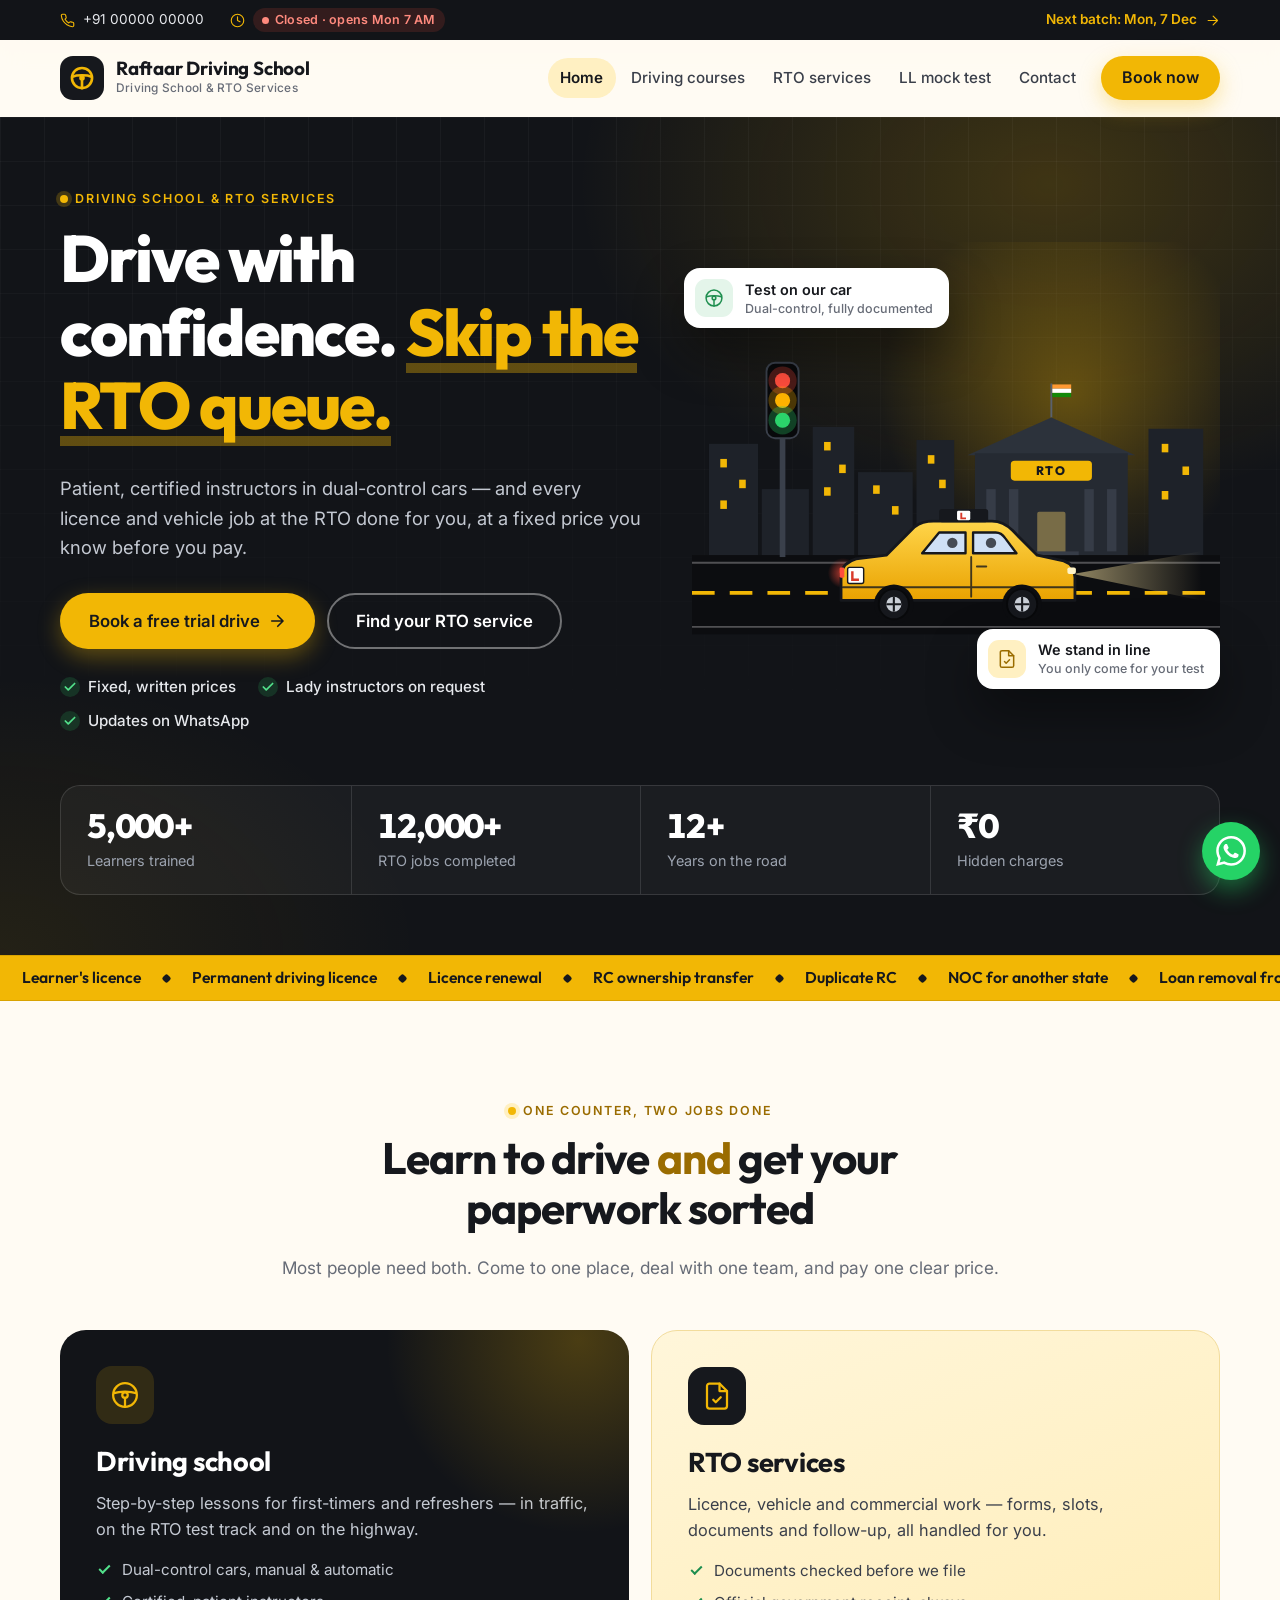
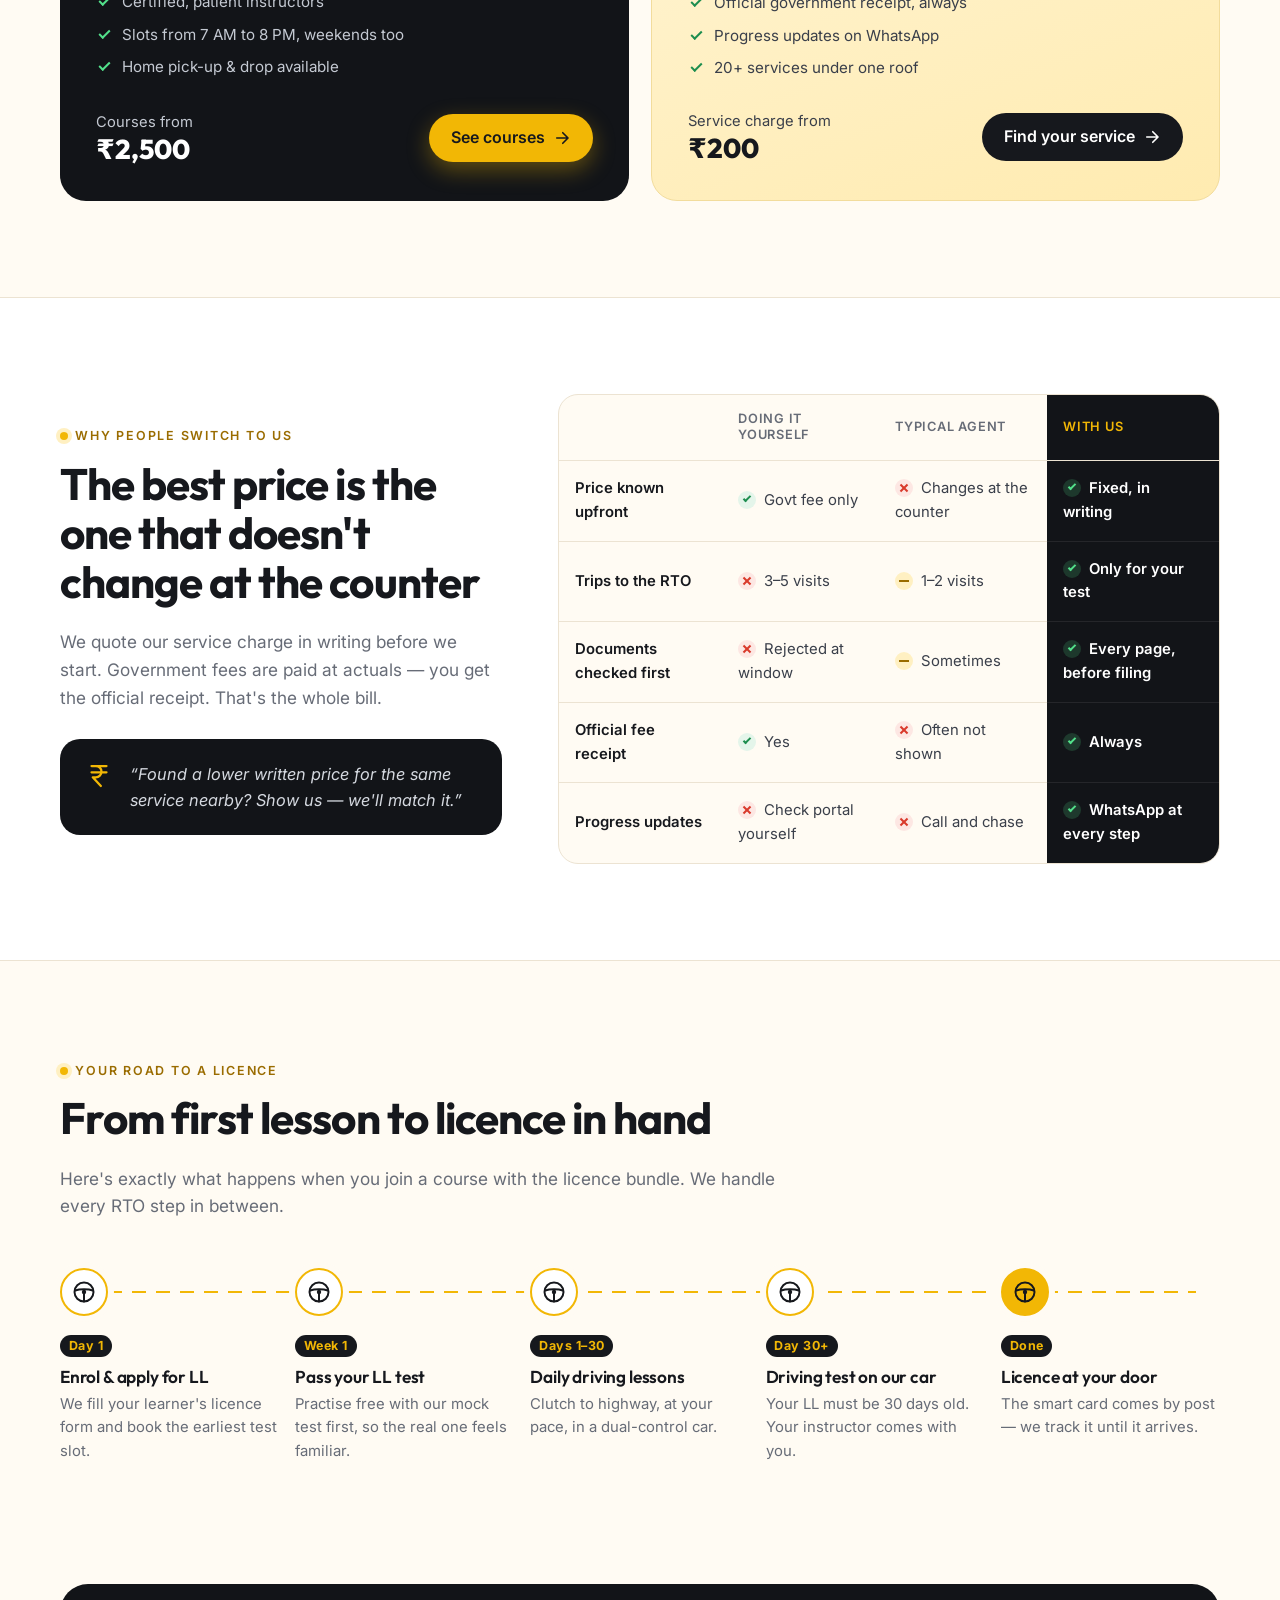
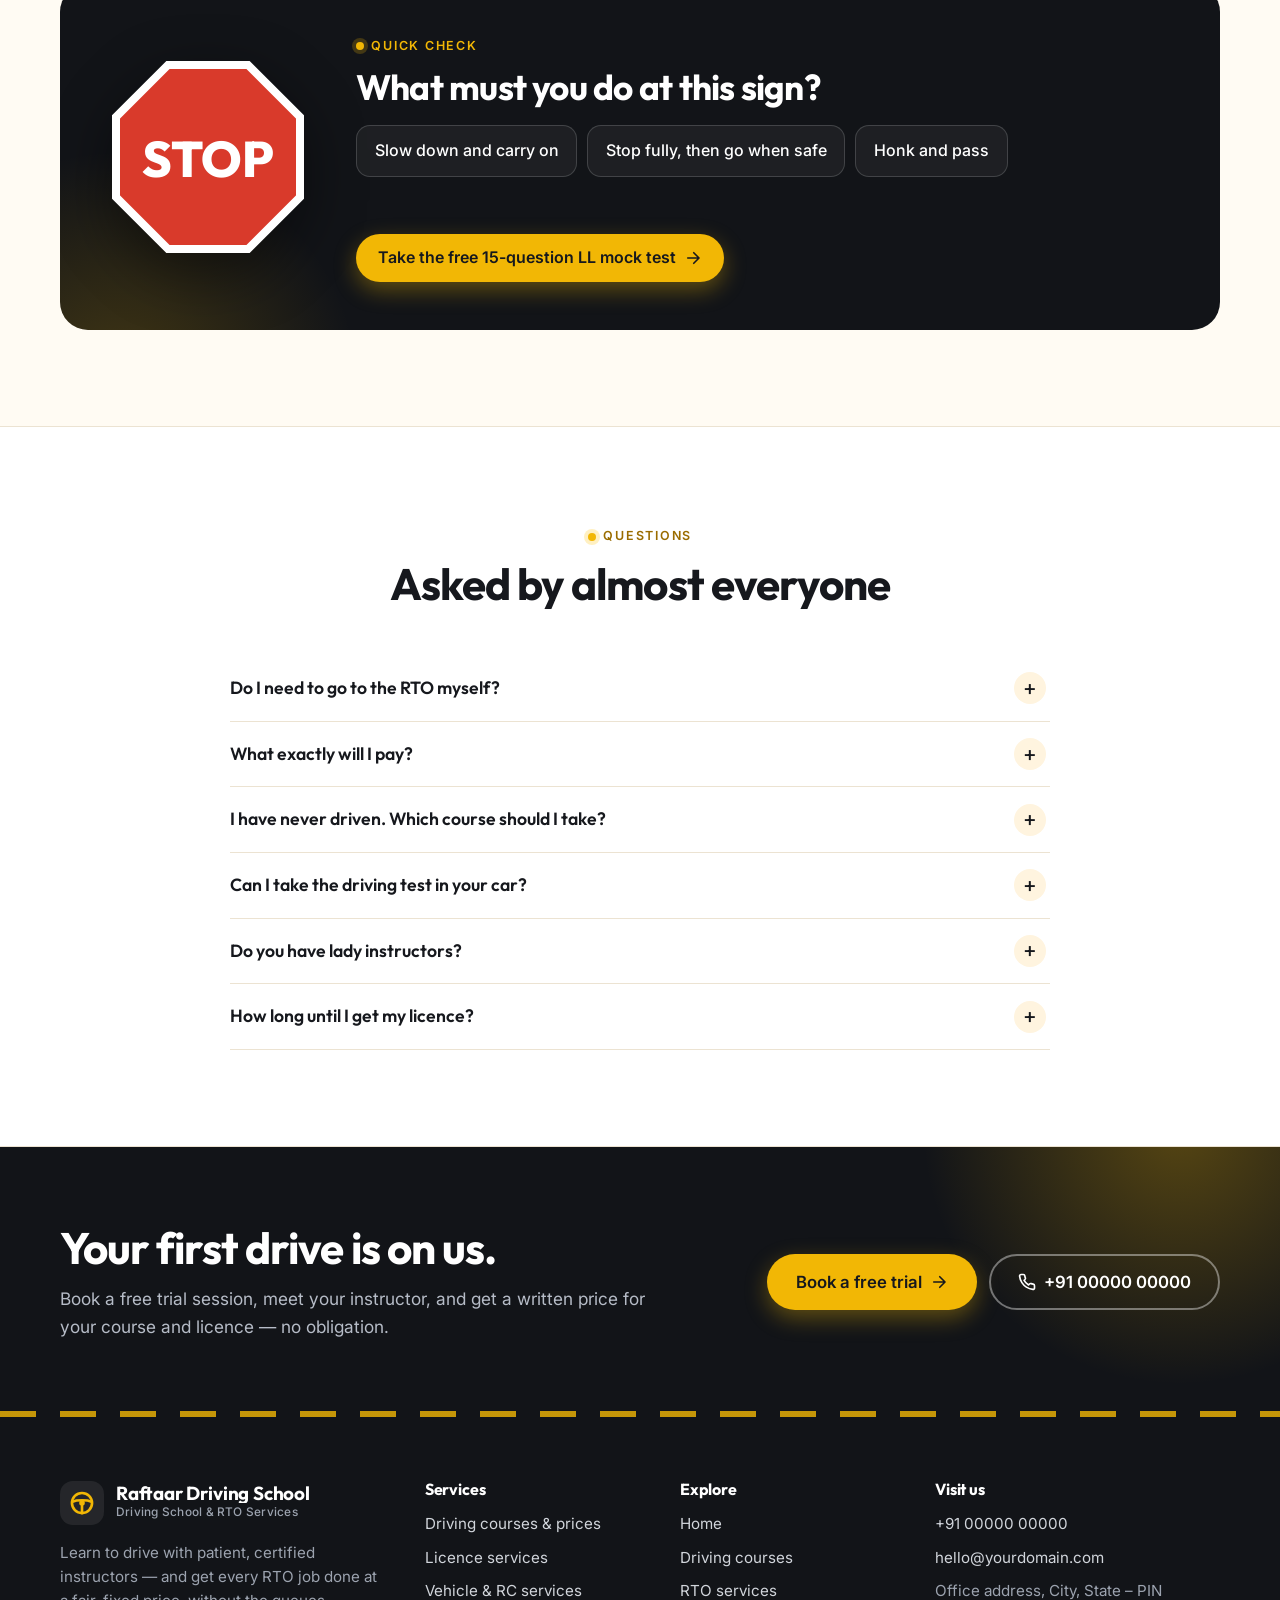
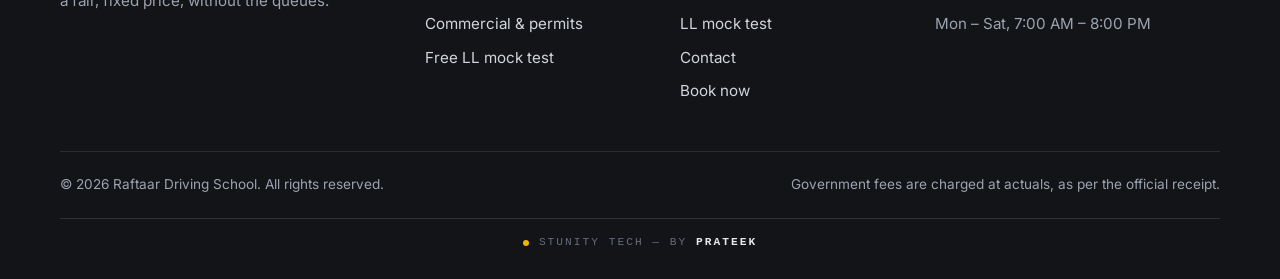
==== index.html @ 91eaf5f0 "Driving school & RTO services website Six static pages (home, courses, RTO services, LL mock test, b" ====
<!DOCTYPE html>
<html lang="en">
<head>
  <meta charset="utf-8">
  <meta name="viewport" content="width=device-width, initial-scale=1">
  <title>Raftaar Driving School — Driving Lessons &amp; Hassle-free RTO Services</title>
  <meta name="description" content="Learn to drive with certified instructors in dual-control cars, and get every RTO job — learner's licence, driving licence, renewal, RC transfer, NOC and more — done at a fixed, fair price.">
  <meta name="theme-color" content="#121418">
  <meta property="og:type" content="website">
  <meta property="og:title" content="Driving lessons &amp; hassle-free RTO services">
  <meta property="og:description" content="Certified instructors, dual-control cars, and every RTO job done at a fixed price — no queues, no surprises.">
  <link rel="icon" href="assets/favicon.svg" type="image/svg+xml">
  <link rel="preconnect" href="https://fonts.googleapis.com">
  <link rel="preconnect" href="https://fonts.gstatic.com" crossorigin>
  <link href="https://fonts.googleapis.com/css2?family=Inter:wght@400;500;600&family=Outfit:wght@500;600;700;800&display=swap" rel="stylesheet">
  <link rel="stylesheet" href="css/styles.css">
  <script>document.documentElement.className += ' js';</script>
  <script src="js/config.js"></script>
  <script src="js/main.js" defer></script>
</head>
<body data-page="home">
<script src="js/layout.js"></script>

<main id="main">

  <!-- HERO -->
  <section class="hero">
    <div class="container hero-grid">
      <div class="hero-copy">
        <p class="eyebrow on-dark"><span class="dot"></span>Driving school &amp; RTO services</p>
        <h1>Drive with confidence. <span class="hl">Skip the RTO queue.</span></h1>
        <p class="lead">Patient, certified instructors in dual-control cars — and every licence and vehicle job at the RTO done for you, at a fixed price you know before you pay.</p>
        <div class="hero-actions">
          <a href="book.html" class="btn btn-amber btn-lg">Book a free trial drive <svg class="icon"><use href="#i-arrow"/></svg></a>
          <a href="rto.html" class="btn btn-ghost-light btn-lg">Find your RTO service</a>
        </div>
        <ul class="hero-points">
          <li><svg class="icon"><use href="#i-check"/></svg>Fixed, written prices</li>
          <li><svg class="icon"><use href="#i-check"/></svg>Lady instructors on request</li>
          <li><svg class="icon"><use href="#i-check"/></svg>Updates on WhatsApp</li>
        </ul>
      </div>

      <div class="hero-art">
        <svg class="scene" viewBox="0 0 560 460" role="img" aria-labelledby="scene-title">
          <title id="scene-title">A learner car with an L plate stopping at a traffic signal outside the RTO office</title>
          <defs>
            <radialGradient id="g-glow"><stop offset="0" stop-color="#F2B705" stop-opacity=".32"/><stop offset="1" stop-color="#F2B705" stop-opacity="0"/></radialGradient>
            <linearGradient id="g-car" x1="0" y1="0" x2="0" y2="1"><stop offset="0" stop-color="#FFD54A"/><stop offset="1" stop-color="#E9A200"/></linearGradient>
            <linearGradient id="g-beam" x1="0" y1="0" x2="1" y2="0"><stop offset="0" stop-color="#FFE9A6" stop-opacity=".55"/><stop offset="1" stop-color="#FFE9A6" stop-opacity="0"/></linearGradient>
            <radialGradient id="g-red"><stop offset="0" stop-color="#FF4D3D" stop-opacity=".7"/><stop offset="1" stop-color="#FF4D3D" stop-opacity="0"/></radialGradient>
            <g id="wheel">
              <circle r="16" fill="#16181D" stroke="#08090B" stroke-width="2"/>
              <circle r="8" fill="#C9CED6"/>
              <path d="M-7 0H7M0-7V7" stroke="#16181D" stroke-width="2.2" stroke-linecap="round"/>
            </g>
          </defs>

          <circle cx="400" cy="160" r="200" fill="url(#g-glow)"/>

          <!-- skyline -->
          <g fill="#1E2229">
            <rect x="18" y="214" width="52" height="118"/><rect x="74" y="262" width="50" height="70"/>
            <rect x="128" y="196" width="44" height="136"/><rect x="176" y="244" width="58" height="88"/>
            <rect x="238" y="210" width="40" height="122"/><rect x="484" y="198" width="58" height="134"/>
          </g>
          <g class="wins" fill="#F2B705">
            <rect x="30" y="230" width="7" height="9"/><rect x="50" y="252" width="7" height="9"/><rect x="30" y="274" width="7" height="9"/>
            <rect x="140" y="212" width="7" height="9"/><rect x="156" y="236" width="7" height="9"/><rect x="140" y="260" width="7" height="9"/>
            <rect x="192" y="258" width="7" height="9"/><rect x="212" y="280" width="7" height="9"/>
            <rect x="250" y="226" width="7" height="9"/><rect x="262" y="252" width="7" height="9"/>
            <rect x="498" y="214" width="7" height="9"/><rect x="520" y="238" width="7" height="9"/><rect x="498" y="264" width="7" height="9"/>
          </g>

          <!-- RTO office -->
          <g>
            <path d="M381 150v36" stroke="#5A616D" stroke-width="2"/>
            <rect x="382" y="151" width="20" height="4.5" fill="#FF9933"/><rect x="382" y="155.5" width="20" height="4.5" fill="#FFFFFF"/><rect x="382" y="160" width="20" height="4.5" fill="#138808"/>
            <polygon points="292,226 381,186 470,226" fill="#2C323B"/>
            <rect x="300" y="224" width="162" height="108" fill="#252A32"/>
            <rect x="338" y="232" width="86" height="21" rx="4" fill="#F2B705"/>
            <text x="381" y="247.5" text-anchor="middle" font-family="Outfit, system-ui, sans-serif" font-weight="800" font-size="13" letter-spacing="2" fill="#16181D">RTO</text>
            <g fill="#363C47"><rect x="312" y="262" width="10" height="66"/><rect x="336" y="262" width="10" height="66"/><rect x="416" y="262" width="10" height="66"/><rect x="440" y="262" width="10" height="66"/></g>
            <rect x="366" y="286" width="30" height="46" rx="2" fill="#FFD86B" fill-opacity=".38"/>
            <rect x="352" y="328" width="58" height="5" fill="#363C47"/>
          </g>

          <!-- road -->
          <rect x="0" y="332" width="560" height="84" fill="#0C0D10"/>
          <path d="M0 340H560M0 408H560" stroke="#FFFFFF" stroke-opacity=".28" stroke-width="2"/>
          <path class="lane" d="M-40 372H600" stroke="#F2B705" stroke-width="4"/>

          <!-- traffic signal -->
          <rect x="93" y="200" width="6" height="134" fill="#3A404B"/>
          <rect x="79" y="128" width="34" height="80" rx="9" fill="#08090B" stroke="#3A404B" stroke-width="2"/>
          <g fill="#23272E"><circle cx="96" cy="147" r="8"/><circle cx="96" cy="168" r="8"/><circle cx="96" cy="189" r="8"/></g>
          <g class="sig sig-r"><circle cx="96" cy="147" r="15" fill="#FF4D3D" opacity=".28"/><circle cx="96" cy="147" r="8" fill="#FF4D3D"/></g>
          <g class="sig sig-a"><circle cx="96" cy="168" r="15" fill="#FFB300" opacity=".28"/><circle cx="96" cy="168" r="8" fill="#FFB300"/></g>
          <g class="sig sig-g"><circle cx="96" cy="189" r="15" fill="#2BD46B" opacity=".28"/><circle cx="96" cy="189" r="8" fill="#2BD46B"/></g>

          <!-- learner car -->
          <polygon points="404,352 540,328 540,380" fill="url(#g-beam)"/>
          <circle class="brake" cx="160" cy="351" r="16" fill="url(#g-red)"/>
          <path d="M158 380V352q2-12 16-16l32-4 30-30q8-6 20-6h62q12 0 22 10l26 26 28 6q12 4 12 18v24z" fill="url(#g-car)" stroke="#16181D" stroke-width="3" stroke-linejoin="round"/>
          <path d="M244 330l18-22h28v22zM298 330v-22h24q6 0 10 6l12 16z" fill="#CFE0F5" stroke="#16181D" stroke-width="2.5" stroke-linejoin="round"/>
          <circle cx="276" cy="319" r="5.5" fill="#16181D" fill-opacity=".75"/><circle cx="317" cy="319" r="5.5" fill="#16181D" fill-opacity=".75"/>
          <path d="M296 334v42M302 344h10M160 366H404" stroke="#16181D" stroke-width="2" stroke-linecap="round" stroke-opacity=".8"/>
          <rect x="262" y="283" width="52" height="14" rx="3" fill="#16181D"/>
          <rect x="281" y="285" width="14" height="10" rx="1.5" fill="#FFFFFF"/><path d="M285.5 287v6h5" stroke="#D93A2B" stroke-width="2" fill="none"/>
          <rect x="165" y="345" width="17" height="17" rx="2" fill="#FFFFFF" stroke="#16181D" stroke-width="1.5"/><path d="M170 349v9h7" stroke="#D93A2B" stroke-width="2.6" fill="none"/>
          <rect x="398" y="345" width="9" height="7" rx="2" fill="#FFF4C8"/>
          <rect x="156.5" y="345" width="5" height="11" rx="1.5" fill="#FF4D3D"/>
          <g fill="#0C0D10"><circle cx="214" cy="384" r="21"/><circle cx="350" cy="384" r="21"/></g>
          <g class="spin"><use href="#wheel" x="214" y="384"/></g>
          <g class="spin"><use href="#wheel" x="350" y="384"/></g>
        </svg>

        <div class="badge badge-1">
          <span class="b-icon"><svg class="icon"><use href="#i-wheel"/></svg></span>
          <span>Test on our car<small>Dual-control, fully documented</small></span>
        </div>
        <div class="badge badge-2">
          <span class="b-icon b-icon-amber"><svg class="icon"><use href="#i-doc"/></svg></span>
          <span>We stand in line<small>You only come for your test</small></span>
        </div>
      </div>
    </div>

    <div class="container">
      <!-- EDIT: replace these numbers with your real figures. -->
      <dl class="stats">
        <div class="stat"><dt>Learners trained</dt><dd data-count="5000" data-suffix="+">5,000+</dd></div>
        <div class="stat"><dt>RTO jobs completed</dt><dd data-count="12000" data-suffix="+">12,000+</dd></div>
        <div class="stat"><dt>Years on the road</dt><dd data-count="12" data-suffix="+">12+</dd></div>
        <div class="stat"><dt>Hidden charges</dt><dd>₹0</dd></div>
      </dl>
    </div>
  </section>

  <!-- TICKER -->
  <div class="ticker" aria-label="Services we handle">
    <div class="ticker-track">
      <ul>
        <li>Learner's licence</li><li>Permanent driving licence</li><li>Licence renewal</li><li>RC ownership transfer</li>
        <li>Duplicate RC</li><li>NOC for another state</li><li>Loan removal from RC</li><li>International Driving Permit</li>
        <li>HSRP number plates</li><li>Fitness certificate</li><li>Permits</li><li>Challan settlement</li>
      </ul>
      <ul aria-hidden="true">
        <li>Learner's licence</li><li>Permanent driving licence</li><li>Licence renewal</li><li>RC ownership transfer</li>
        <li>Duplicate RC</li><li>NOC for another state</li><li>Loan removal from RC</li><li>International Driving Permit</li>
        <li>HSRP number plates</li><li>Fitness certificate</li><li>Permits</li><li>Challan settlement</li>
      </ul>
    </div>
  </div>

  <!-- TWO PILLARS -->
  <section class="section">
    <div class="container">
      <div class="section-head center reveal">
        <p class="eyebrow"><span class="dot"></span>One counter, two jobs done</p>
        <h2>Learn to drive <em>and</em> get your paperwork sorted</h2>
        <p>Most people need both. Come to one place, deal with one team, and pay one clear price.</p>
      </div>

      <div class="pillars">
        <article class="pillar pillar-dark reveal">
          <span class="pillar-icon"><svg class="icon"><use href="#i-wheel"/></svg></span>
          <h3>Driving school</h3>
          <p>Step-by-step lessons for first-timers and refreshers — in traffic, on the RTO test track and on the highway.</p>
          <ul class="ticks">
            <li>Dual-control cars, manual &amp; automatic</li>
            <li>Certified, patient instructors</li>
            <li>Slots from 7 AM to 8 PM, weekends too</li>
            <li>Home pick-up &amp; drop available</li>
          </ul>
          <div class="pillar-foot">
            <span class="from">Courses from <strong data-min-price="courses">₹2,500</strong></span>
            <a href="courses.html" class="btn btn-amber">See courses <svg class="icon"><use href="#i-arrow"/></svg></a>
          </div>
        </article>

        <article class="pillar pillar-light reveal">
          <span class="pillar-icon"><svg class="icon"><use href="#i-doc"/></svg></span>
          <h3>RTO services</h3>
          <p>Licence, vehicle and commercial work — forms, slots, documents and follow-up, all handled for you.</p>
          <ul class="ticks">
            <li>Documents checked before we file</li>
            <li>Official government receipt, always</li>
            <li>Progress updates on WhatsApp</li>
            <li>20+ services under one roof</li>
          </ul>
          <div class="pillar-foot">
            <span class="from">Service charge from <strong data-min-price="rto">₹200</strong></span>
            <a href="rto.html" class="btn btn-dark">Find your service <svg class="icon"><use href="#i-arrow"/></svg></a>
          </div>
        </article>
      </div>
    </div>
  </section>

  <!-- PRICE PROMISE / COMPARISON -->
  <section class="section section-alt">
    <div class="container compare-wrap">
      <div class="compare-intro reveal">
        <p class="eyebrow"><span class="dot"></span>Why people switch to us</p>
        <h2>The best price is the one that doesn't change at the counter</h2>
        <p>We quote our service charge in writing before we start. Government fees are paid at actuals — you get the official receipt. That's the whole bill.</p>
        <!-- EDIT: price-match promise — keep only if you will honour it. -->
        <div class="promise">
          <svg class="icon"><use href="#i-rupee"/></svg>
          <p>“Found a lower written price for the same service nearby? Show us — we'll match it.”</p>
        </div>
      </div>

      <div class="compare reveal" role="region" aria-label="Comparison" tabindex="0">
        <table>
          <thead>
            <tr><th scope="col"><span class="sr-only">What matters</span></th><th scope="col">Doing it yourself</th><th scope="col">Typical agent</th><th scope="col" class="us">With us</th></tr>
          </thead>
          <tbody>
            <tr><th scope="row">Price known upfront</th><td><span class="mark ok"></span>Govt fee only</td><td><span class="mark no"></span>Changes at the counter</td><td class="us"><span class="mark ok"></span>Fixed, in writing</td></tr>
            <tr><th scope="row">Trips to the RTO</th><td><span class="mark no"></span>3–5 visits</td><td><span class="mark mid"></span>1–2 visits</td><td class="us"><span class="mark ok"></span>Only for your test</td></tr>
            <tr><th scope="row">Documents checked first</th><td><span class="mark no"></span>Rejected at window</td><td><span class="mark mid"></span>Sometimes</td><td class="us"><span class="mark ok"></span>Every page, before filing</td></tr>
            <tr><th scope="row">Official fee receipt</th><td><span class="mark ok"></span>Yes</td><td><span class="mark no"></span>Often not shown</td><td class="us"><span class="mark ok"></span>Always</td></tr>
            <tr><th scope="row">Progress updates</th><td><span class="mark no"></span>Check portal yourself</td><td><span class="mark no"></span>Call and chase</td><td class="us"><span class="mark ok"></span>WhatsApp at every step</td></tr>
          </tbody>
        </table>
      </div>
    </div>
  </section>

  <!-- JOURNEY -->
  <section class="section">
    <div class="container">
      <div class="section-head reveal">
        <p class="eyebrow"><span class="dot"></span>Your road to a licence</p>
        <h2>From first lesson to licence in hand</h2>
        <p>Here's exactly what happens when you join a course with the licence bundle. We handle every RTO step in between.</p>
      </div>

      <ol class="journey">
        <li class="reveal"><span class="j-when">Day 1</span><h3>Enrol &amp; apply for LL</h3><p>We fill your learner's licence form and book the earliest test slot.</p></li>
        <li class="reveal"><span class="j-when">Week 1</span><h3>Pass your LL test</h3><p>Practise free with our mock test first, so the real one feels familiar.</p></li>
        <li class="reveal"><span class="j-when">Days 1–30</span><h3>Daily driving lessons</h3><p>Clutch to highway, at your pace, in a dual-control car.</p></li>
        <li class="reveal"><span class="j-when">Day 30+</span><h3>Driving test on our car</h3><p>Your LL must be 30 days old. Your instructor comes with you.</p></li>
        <li class="reveal"><span class="j-when">Done</span><h3>Licence at your door</h3><p>The smart card comes by post — we track it until it arrives.</p></li>
      </ol>
    </div>
  </section>

  <!-- MOCK TEST TEASER -->
  <section class="section section-tight">
    <div class="container">
      <div class="quiz-teaser reveal" data-quick-quiz>
        <div class="qt-sign">
          <svg viewBox="0 0 100 100" role="img" aria-label="A red octagonal road sign">
            <polygon points="30,4 70,4 96,30 96,70 70,96 30,96 4,70 4,30" fill="#D93A2B" stroke="#FFFFFF" stroke-width="4"/>
            <text x="50" y="60" text-anchor="middle" font-family="Outfit, system-ui, sans-serif" font-weight="800" font-size="25" fill="#FFFFFF">STOP</text>
          </svg>
        </div>
        <div class="qt-body">
          <p class="eyebrow on-dark"><span class="dot"></span>Quick check</p>
          <h2>What must you do at this sign?</h2>
          <div class="qt-options">
            <button type="button" class="qt-opt">Slow down and carry on</button>
            <button type="button" class="qt-opt" data-correct>Stop fully, then go when safe</button>
            <button type="button" class="qt-opt">Honk and pass</button>
          </div>
          <p class="qt-result" aria-live="polite"></p>
          <a href="test.html" class="btn btn-amber">Take the free 15-question LL mock test <svg class="icon"><use href="#i-arrow"/></svg></a>
        </div>
      </div>
    </div>
  </section>

  <!-- FAQ -->
  <section class="section section-alt">
    <div class="container">
      <div class="section-head center reveal">
        <p class="eyebrow"><span class="dot"></span>Questions</p>
        <h2>Asked by almost everyone</h2>
      </div>
      <div class="faq">
        <details><summary>Do I need to go to the RTO myself?</summary><p>Only for the steps the law needs you there for — your driving test and, in some states, the learner's test or a photo and signature. Everything else — forms, slots, fees, follow-up — we do for you.</p></details>
        <details><summary>What exactly will I pay?</summary><p>Two things: our service charge, which we tell you in writing before we start, and the government fee, which we pay at actuals and hand you the official receipt for. Nothing else is added later.</p></details>
        <details><summary>I have never driven. Which course should I take?</summary><p>Most complete beginners do well with <strong>Confident Driver</strong> (21 sessions). If you're nervous in traffic or want highway and night practice, pick <strong>Road Master</strong>. You can always add extra sessions.</p></details>
        <details><summary>Can I take the driving test in your car?</summary><p>Yes. Our dual-control cars carry all the papers the RTO asks for, and your instructor goes with you on test day.</p></details>
        <details><summary>Do you have lady instructors?</summary><p>Yes — just ask when you book. There is no extra charge.</p></details>
        <details><summary>How long until I get my licence?</summary><p>Your learner's licence must be at least 30 days old before the driving test. After you pass, the smart card usually arrives by post within a few weeks, and we track it for you.</p></details>
      </div>
    </div>
  </section>

  <!-- CTA — EDIT: remove "free trial" wording if you don't offer one. -->
  <section class="cta-band">
    <div class="container cta-inner reveal">
      <div>
        <h2>Your first drive is on us.</h2>
        <p>Book a free trial session, meet your instructor, and get a written price for your course and licence — no obligation.</p>
      </div>
      <div class="cta-actions">
        <a href="book.html" class="btn btn-amber btn-lg">Book a free trial <svg class="icon"><use href="#i-arrow"/></svg></a>
        <a href="contact.html" data-href="tel" class="btn btn-ghost-light btn-lg"><svg class="icon"><use href="#i-phone"/></svg><span data-text="phone">+91 00000 00000</span></a>
      </div>
    </div>
  </section>

</main>

<script>SiteLayout.renderFooter();</script>
</body>
</html>
---- css/styles.css ----
/* ==========================================================================
   Driving school & RTO services — styles
   ========================================================================== */

:root {
  --ink: #16181D;
  --ink-2: #3A3F4A;
  --muted: #676C77;
  --night: #121418;
  --night-2: #1C1F25;
  --bg: #FFFBF3;
  --surface: #FFFFFF;
  --cream: #FFF4DF;
  --line: #ECE3D2;
  --amber: #F2B705;
  --amber-hover: #FFC726;
  --amber-600: #9A6C00;
  --amber-soft: #FFF0C2;
  --go: #1E8E4F;
  --go-soft: #E4F5EA;
  --stop: #D93A2B;
  --stop-soft: #FDE7E3;
  --radius: 20px;
  --radius-sm: 12px;
  --shadow: 0 1px 2px rgba(22, 24, 29, .05), 0 8px 24px rgba(22, 24, 29, .07);
  --shadow-lg: 0 24px 60px rgba(22, 24, 29, .18);
  --font-head: "Outfit", system-ui, -apple-system, "Segoe UI", Roboto, sans-serif;
  --font-body: "Inter", system-ui, -apple-system, "Segoe UI", Roboto, sans-serif;
  --mono: ui-monospace, "SFMono-Regular", Consolas, "Liberation Mono", monospace;
  --line-soft: rgba(255, 255, 255, .12);
  --header-h: 76px;
  /* Two curves carry the site: one for reveals, one (with a small overshoot) for touch. */
  --ease-out: cubic-bezier(.22, .8, .24, 1);
  --ease-touch: cubic-bezier(.34, 1.4, .64, 1);
}

*, *::before, *::after { box-sizing: border-box; }
[hidden] { display: none !important; }

html { scroll-padding-top: calc(var(--header-h) + 16px); }
html.ready { scroll-behavior: smooth; }

body {
  margin: 0;
  font-family: var(--font-body);
  font-size: 16px;
  line-height: 1.6;
  color: var(--ink-2);
  background: var(--bg);
  -webkit-font-smoothing: antialiased;
  text-rendering: optimizeLegibility;
}

img, svg { display: block; max-width: 100%; }
a { color: inherit; }
p { margin: 0 0 1em; }
button { font: inherit; color: inherit; }

h1, h2, h3, h4 {
  font-family: var(--font-head);
  color: var(--ink);
  line-height: 1.12;
  margin: 0 0 .5em;
  letter-spacing: -.01em;
}
h1 { font-size: clamp(2.4rem, 5.4vw, 4.1rem); font-weight: 800; letter-spacing: -.03em; }
h2 { font-size: clamp(1.9rem, 3.6vw, 2.75rem); font-weight: 700; letter-spacing: -.022em; }
h2 em { font-style: normal; color: var(--amber-600); }
h3 { font-size: 1.2rem; font-weight: 600; }

.container { width: 100%; max-width: 1200px; margin-inline: auto; padding-inline: 20px; }
.sr-only { position: absolute; width: 1px; height: 1px; overflow: hidden; clip: rect(0 0 0 0); white-space: nowrap; }

.icon {
  width: 20px; height: 20px; flex: none;
  fill: none; stroke: currentColor; stroke-width: 1.8;
  stroke-linecap: round; stroke-linejoin: round;
}

.skip-link {
  position: absolute; left: 12px; top: -60px; z-index: 100;
  background: var(--ink); color: #fff; padding: 10px 16px; border-radius: 10px;
  text-decoration: none; font-weight: 600;
}
.skip-link:focus { top: 12px; }

:focus-visible { outline: 3px solid var(--amber); outline-offset: 3px; border-radius: 6px; }

/* ---------- Buttons ---------- */
.btn {
  display: inline-flex; align-items: center; justify-content: center; gap: .5em;
  padding: .75em 1.25em; border-radius: 999px; border: 2px solid transparent;
  font: 600 1rem/1.2 var(--font-body); text-decoration: none; cursor: pointer;
  transition: transform .25s var(--ease-touch), box-shadow .2s ease, background-color .2s ease, color .2s ease, border-color .2s ease;
}
.btn .icon { width: 18px; height: 18px; stroke-width: 2.2; transition: transform .25s var(--ease-touch); }
.btn:hover { transform: translateY(-2px); }
.btn:hover .icon:last-child { transform: translateX(3px); }
.btn:active { transform: scale(.97); }
.btn-amber { background: var(--amber); color: var(--ink); box-shadow: 0 8px 22px rgba(242, 183, 5, .35); }
.btn-amber:hover { background: var(--amber-hover); box-shadow: 0 12px 28px rgba(242, 183, 5, .45); }
.btn-ghost { background: transparent; color: var(--ink); border-color: var(--ink); }
.btn-ghost:hover { background: var(--ink); color: #fff; }
.btn-dark { background: var(--ink); color: #fff; }
.btn-dark:hover { background: #2A2E36; }
.btn-ghost-light { border-color: rgba(255, 255, 255, .4); color: #fff; background: transparent; }
.btn-ghost-light:hover { background: #fff; color: var(--ink); border-color: #fff; }
.btn-wa { background: #25D366; color: #06371A; }
.btn-wa:hover { background: #3BE07A; }
.btn-lg { padding: .95em 1.6em; font-size: 1.05rem; }
.btn-sm { padding: .5em .95em; font-size: .9rem; }
.btn-block { width: 100%; }
.btn[disabled] { opacity: .6; cursor: progress; transform: none; }

/* ---------- Eyebrow ---------- */
.eyebrow {
  display: inline-flex; align-items: center; gap: .6em;
  margin: 0 0 1rem; font: 600 .78rem/1 var(--font-body);
  letter-spacing: .14em; text-transform: uppercase; color: var(--amber-600);
}
.eyebrow .dot { width: 8px; height: 8px; border-radius: 50%; background: var(--amber); box-shadow: 0 0 0 4px var(--amber-soft); }
.eyebrow.on-dark { color: var(--amber); }
.eyebrow.on-dark .dot { box-shadow: 0 0 0 4px rgba(242, 183, 5, .22); }

/* ---------- Top bar ---------- */
.topbar { background: var(--night); color: #B6BCC7; font-size: .85rem; overflow: hidden; }
.topbar-inner { display: flex; align-items: center; gap: 26px; min-height: 40px; }
.topbar-inner > * { display: inline-flex; align-items: center; gap: 8px; }
.topbar a { text-decoration: none; color: #E6E8EC; }
.topbar a:hover { color: var(--amber); }
.topbar .icon { width: 15px; height: 15px; color: var(--amber); }
.topbar-cta { margin-left: auto; color: var(--amber) !important; font-weight: 600; }

.open-status .live {
  display: inline-flex; white-space: nowrap; align-items: center; gap: 6px; padding: 2px 9px; border-radius: 999px;
  font-weight: 600; font-size: .78rem; letter-spacing: .02em;
}
.open-status .live::before { content: ""; width: 7px; height: 7px; border-radius: 50%; background: currentColor; }
.live.is-open { background: rgba(43, 212, 107, .14); color: #52E08A; }
.live.is-open::before { animation: pulse 2.4s ease-out infinite; }
.live.is-closed { background: rgba(255, 77, 61, .14); color: #FF8A7E; }
@keyframes pulse { 0% { box-shadow: 0 0 0 0 rgba(82, 224, 138, .7); } 60%, 100% { box-shadow: 0 0 0 7px rgba(82, 224, 138, 0); } }

/* ---------- Header ---------- */
.site-header {
  position: sticky; top: 0; z-index: 50;
  background: rgba(255, 251, 243, .88);
  -webkit-backdrop-filter: saturate(1.4) blur(12px);
  backdrop-filter: saturate(1.4) blur(12px);
  border-bottom: 1px solid transparent;
  transition: border-color .2s, box-shadow .2s;
}
.site-header.scrolled { border-bottom-color: var(--line); box-shadow: 0 4px 20px rgba(22, 24, 29, .06); }
.header-inner { display: flex; align-items: center; gap: 16px; height: var(--header-h); }

.brand { display: inline-flex; align-items: center; gap: 12px; text-decoration: none; margin-right: auto; min-width: 0; }
.brand-mark { width: 44px; height: 44px; flex: none; display: grid; place-items: center; border-radius: 13px; background: var(--ink); color: var(--amber); }
.brand-mark svg { width: 28px; height: 28px; transition: transform .6s var(--ease-touch); }
.brand:hover .brand-mark svg { transform: rotate(-35deg); }
.brand-text { display: flex; flex-direction: column; min-width: 0; }
.brand-name { font: 700 1.18rem/1.1 var(--font-head); color: var(--ink); letter-spacing: -.01em; white-space: nowrap; overflow: hidden; text-overflow: ellipsis; }
.brand-sub { font-size: .74rem; font-weight: 500; color: var(--muted); letter-spacing: .02em; white-space: nowrap; }

.nav { display: flex; align-items: center; gap: 2px; }
.nav a:not(.btn) {
  padding: .5em .85em; border-radius: 999px; text-decoration: none;
  font-weight: 500; font-size: .95rem; color: var(--ink-2);
  transition: background-color .15s, color .15s;
}
.nav a:not(.btn):hover { background: var(--cream); color: var(--ink); }
.nav a[aria-current="page"]:not(.btn) { background: var(--amber-soft); color: var(--ink); font-weight: 600; }
.nav-cta { margin-left: 10px; padding: .65em 1.2em; }
.nav-cta[aria-current="page"] { outline: 2px solid var(--ink); outline-offset: 2px; }

.menu-toggle {
  display: none; width: 44px; height: 44px; padding: 0;
  flex-direction: column; justify-content: center; align-items: center; gap: 5px;
  border: 1px solid var(--line); border-radius: 12px; background: var(--surface); cursor: pointer;
}
.menu-toggle span { width: 20px; height: 2px; border-radius: 2px; background: var(--ink); transition: transform .2s, opacity .2s; }
.nav-open .menu-toggle span:nth-child(1) { transform: translateY(7px) rotate(45deg); }
.nav-open .menu-toggle span:nth-child(2) { opacity: 0; }
.nav-open .menu-toggle span:nth-child(3) { transform: translateY(-7px) rotate(-45deg); }

/* ---------- Hero (dark, home) ---------- */
.hero {
  position: relative; overflow: hidden;
  padding-block: 68px 60px; color: #C4C9D2;
  background:
    radial-gradient(760px 520px at 82% 8%, rgba(242, 183, 5, .2) 0%, rgba(242, 183, 5, 0) 62%),
    radial-gradient(600px 400px at 0% 100%, rgba(242, 183, 5, .08) 0%, rgba(242, 183, 5, 0) 70%),
    var(--night);
}
.hero::before {
  content: ""; position: absolute; inset: 0; pointer-events: none;
  background-image:
    linear-gradient(rgba(255, 255, 255, .035) 1px, transparent 1px),
    linear-gradient(90deg, rgba(255, 255, 255, .035) 1px, transparent 1px);
  background-size: 44px 44px;
  -webkit-mask-image: linear-gradient(180deg, #000 0%, transparent 80%);
  mask-image: linear-gradient(180deg, #000 0%, transparent 80%);
}
.hero h1 { color: #fff; }
.hero-grid { position: relative; display: grid; grid-template-columns: 1.05fr .95fr; gap: 48px; align-items: center; }

.hl {
  color: var(--amber);
  background: linear-gradient(180deg, transparent 88%, rgba(242, 183, 5, .35) 88%);
  -webkit-box-decoration-break: clone; box-decoration-break: clone;
}
.lead { font-size: 1.15rem; max-width: 34em; }
.hero .lead { color: #C4C9D2; }
.hero-actions { display: flex; flex-wrap: wrap; gap: 12px; margin: 30px 0 26px; }
.hero-points { list-style: none; padding: 0; margin: 0; display: flex; flex-wrap: wrap; gap: 10px 22px; color: #E6E8EC; font-weight: 500; font-size: .95rem; }
.hero-points li { display: inline-flex; align-items: center; gap: 8px; }
.hero-points .icon { width: 20px; height: 20px; padding: 3px; border-radius: 50%; background: rgba(43, 212, 107, .16); color: #52E08A; stroke-width: 3; }

.hero-art { position: relative; }
.scene { width: 100%; height: auto; }

/* One 8 s timeline drives the whole scene: green (car pulls away and cruises),
   amber (car brakes), red (car waits — the rest beat). Keyframe percentages
   below are shared, so the signal, lane markings, wheels and brake light
   stay in step. */
.scene .lane { stroke-dasharray: 24 16; animation: road 8s infinite; }
.scene .spin { transform-box: fill-box; transform-origin: center; animation: roll 8s infinite; }
.scene .sig-g { animation: sig-g 8s infinite; }
.scene .sig-a { animation: sig-a 8s infinite; }
.scene .sig-r { animation: sig-r 8s infinite; }
.scene .brake { animation: brake 8s infinite; }
.scene .wins rect { animation: twinkle 9s infinite; }
.scene .wins rect:nth-child(3n) { animation-delay: -3s; }
.scene .wins rect:nth-child(3n+1) { animation-delay: -6s; }

/* Lane period is 40 (24 + 16); 480 is twelve periods, so the loop never jumps. */
@keyframes road {
  0% { stroke-dashoffset: 0; animation-timing-function: cubic-bezier(.34, 0, .67, .34); }
  10% { stroke-dashoffset: 40; animation-timing-function: linear; }
  60% { stroke-dashoffset: 440; animation-timing-function: cubic-bezier(.33, .66, .66, 1); }
  70%, 100% { stroke-dashoffset: 480; }
}
@keyframes roll {
  0% { transform: rotate(0); animation-timing-function: cubic-bezier(.34, 0, .67, .34); }
  10% { transform: rotate(120deg); animation-timing-function: linear; }
  60% { transform: rotate(1320deg); animation-timing-function: cubic-bezier(.33, .66, .66, 1); }
  70%, 100% { transform: rotate(1440deg); }
}
@keyframes sig-g { 0%, 51% { opacity: 1; } 52%, 100% { opacity: 0; } }
@keyframes sig-a { 0%, 51% { opacity: 0; } 52%, 63% { opacity: 1; } 64%, 100% { opacity: 0; } }
@keyframes sig-r { 0%, 63% { opacity: 0; } 64%, 99% { opacity: 1; } 100% { opacity: 0; } }
@keyframes brake { 0%, 56% { opacity: 0; } 62%, 97% { opacity: 1; } 100% { opacity: 0; } }
@keyframes twinkle { 0%, 80%, 100% { opacity: .85; } 86% { opacity: .15; } 92% { opacity: .85; } }

.badge {
  position: absolute; display: flex; align-items: center; gap: 12px;
  padding: 11px 16px 11px 11px; border-radius: 16px; background: var(--surface);
  box-shadow: 0 24px 50px rgba(0, 0, 0, .4); color: var(--ink); font-weight: 600; font-size: .9rem; line-height: 1.25;
  animation: float 6s ease-in-out infinite;
}
.badge small { display: block; margin-top: 2px; font-weight: 500; font-size: .78rem; color: var(--muted); }
.b-icon { width: 38px; height: 38px; flex: none; display: grid; place-items: center; border-radius: 11px; background: var(--go-soft); color: var(--go); }
.b-icon-amber { background: var(--amber-soft); color: var(--amber-600); }
.badge-1 { left: -8px; top: 6%; }
.badge-2 { right: 0; bottom: -3%; animation-delay: -3s; }
@keyframes float { 50% { transform: translateY(-8px); } }

.stats {
  position: relative; display: grid; grid-template-columns: repeat(4, 1fr);
  margin: 52px 0 0; border-radius: var(--radius);
  background: rgba(255, 255, 255, .04); border: 1px solid var(--line-soft);
}
.stat { display: flex; flex-direction: column-reverse; padding: 22px 26px; border-left: 1px solid var(--line-soft); }
.stat:first-child { border-left: 0; }
.stat dd { margin: 0; font: 800 2.1rem/1.1 var(--font-head); color: #fff; letter-spacing: -.02em; font-variant-numeric: tabular-nums; }
.stat dt { font-size: .9rem; color: #9CA3AF; margin-top: 4px; }

/* ---------- Ticker ---------- */
.ticker { overflow: hidden; background: var(--amber); color: var(--ink); border-block: 1px solid #D9A300; }
.ticker-track { display: flex; width: max-content; animation: ticker 48s linear infinite; }
.ticker:hover .ticker-track { animation-play-state: paused; }
.ticker ul { display: flex; list-style: none; margin: 0; padding: 0; }
.ticker li { display: flex; align-items: center; gap: 22px; padding: 14px 0 14px 22px; font: 600 .98rem/1 var(--font-head); white-space: nowrap; }
.ticker li::after { content: ""; width: 7px; height: 7px; border-radius: 2px; background: var(--ink); transform: rotate(45deg); }
@keyframes ticker { to { transform: translateX(-50%); } }

/* ---------- Sections ---------- */
.section { padding-block: 96px; }
.section-tight { padding-block: 24px 96px; }
.section-alt { background: var(--surface); border-block: 1px solid var(--line); }
.section-head { max-width: 720px; margin-bottom: 48px; }
.section-head.center { text-align: center; margin-inline: auto; }
.section-head > p:last-child:not(.eyebrow) { font-size: 1.08rem; color: var(--muted); margin: 0; }
.section-foot { display: flex; justify-content: center; margin-top: 36px; }

.ticks { list-style: none; padding: 0; margin: 0; display: grid; gap: 8px; font-size: .95rem; }
.ticks li { position: relative; padding-left: 26px; }
.ticks li::before {
  content: ""; position: absolute; left: 3px; top: .45em;
  width: 11px; height: 6px; border-left: 2px solid var(--go); border-bottom: 2px solid var(--go);
  transform: rotate(-45deg);
}

/* ---------- Pillars ---------- */
.pillars { display: grid; grid-template-columns: 1fr 1fr; gap: 22px; }
.pillar {
  position: relative; overflow: hidden; display: flex; flex-direction: column;
  padding: 36px; border-radius: 26px; transition: transform .3s var(--ease-out), box-shadow .3s ease;
}
.pillar:hover { transform: translateY(-4px); box-shadow: var(--shadow-lg); }
.pillar h3 { font-size: 1.7rem; font-weight: 700; }
.pillar > p { font-size: 1.02rem; }
.pillar .ticks { margin-bottom: 30px; }
.pillar-icon { width: 58px; height: 58px; margin-bottom: 22px; display: grid; place-items: center; border-radius: 16px; }
.pillar-icon .icon { width: 30px; height: 30px; }
.pillar-dark { background: var(--night); color: #C4C9D2; }
.pillar-dark::before { content: ""; position: absolute; width: 420px; height: 420px; right: -160px; top: -200px; border-radius: 50%; background: radial-gradient(circle, rgba(242, 183, 5, .25), transparent 65%); }
.pillar-dark h3 { color: #fff; }
.pillar-dark .pillar-icon { background: rgba(242, 183, 5, .14); color: var(--amber); }
.pillar-dark .ticks li::before { border-color: #52E08A; }
.pillar-light { background: linear-gradient(160deg, #FFF6DA, #FFEBB0); color: var(--ink-2); border: 1px solid #F2DC9C; }
.pillar-light .pillar-icon { background: var(--ink); color: var(--amber); }
.pillar-foot { position: relative; margin-top: auto; display: flex; align-items: center; justify-content: space-between; flex-wrap: wrap; gap: 14px; }
.from { font-size: .92rem; }
.from strong { display: block; font: 800 1.7rem/1.1 var(--font-head); color: var(--ink); }
.pillar-dark .from strong { color: #fff; }

/* ---------- Comparison ---------- */
.compare-wrap { display: grid; grid-template-columns: .8fr 1.2fr; gap: 56px; align-items: center; }
.compare-intro > p:not(.eyebrow) { font-size: 1.08rem; color: var(--muted); }
.promise {
  display: flex; gap: 16px; margin-top: 28px; padding: 22px 24px; border-radius: var(--radius);
  background: var(--night); color: #D5D9E0;
}
.promise .icon { width: 30px; height: 30px; color: var(--amber); }
.promise p { margin: 0; font-size: 1.02rem; font-style: italic; }

.compare { overflow-x: auto; border-radius: var(--radius); border: 1px solid var(--line); background: var(--bg); }
.compare table { width: 100%; min-width: 560px; border-collapse: collapse; font-size: .93rem; }
.compare th, .compare td { padding: 16px 16px; text-align: left; border-bottom: 1px solid var(--line); vertical-align: middle; }
.compare tbody tr:last-child > * { border-bottom: 0; }
.compare thead th { font: 600 .8rem/1.3 var(--font-body); letter-spacing: .06em; text-transform: uppercase; color: var(--muted); }
.compare tbody th { font-weight: 600; color: var(--ink); }
.compare td { color: var(--ink-2); }
.compare .us { background: var(--night); color: #fff; font-weight: 600; }
.compare thead .us { color: var(--amber); border-radius: 0; }
.compare td.us { border-bottom-color: rgba(255, 255, 255, .08); }
.mark { display: inline-block; width: 18px; height: 18px; margin-right: 8px; vertical-align: -4px; border-radius: 50%; position: relative; }
.mark.ok { background: var(--go-soft); }
.mark.ok::after { content: ""; position: absolute; left: 5px; top: 5px; width: 8px; height: 4px; border-left: 2px solid var(--go); border-bottom: 2px solid var(--go); transform: rotate(-45deg); }
.us .mark.ok { background: rgba(82, 224, 138, .18); }
.us .mark.ok::after { border-color: #52E08A; }
.mark.no { background: var(--stop-soft); }
.mark.no::before, .mark.no::after { content: ""; position: absolute; left: 4px; top: 8px; width: 10px; height: 2px; background: var(--stop); transform: rotate(45deg); }
.mark.no::after { transform: rotate(-45deg); }
.mark.mid { background: var(--amber-soft); }
.mark.mid::after { content: ""; position: absolute; left: 4px; top: 8px; width: 10px; height: 2px; background: var(--amber-600); }

/* ---------- Journey ---------- */
.journey { list-style: none; margin: 0; padding: 0; display: grid; grid-template-columns: repeat(5, 1fr); gap: 16px; position: relative; }
.journey::before {
  content: ""; position: absolute; left: 24px; right: 24px; top: 23px; height: 2px;
  background: repeating-linear-gradient(90deg, var(--amber) 0 14px, transparent 14px 24px);
}
.journey li { position: relative; padding-top: 64px; }
.journey li::before {
  content: ""; position: absolute; left: 0; top: 0; width: 48px; height: 48px; border-radius: 50%;
  background: var(--surface) url("data:image/svg+xml,%3Csvg xmlns='http://www.w3.org/2000/svg' viewBox='0 0 24 24'%3E%3Ccircle cx='12' cy='12' r='9.5' fill='none' stroke='%2316181D' stroke-width='2'/%3E%3Ccircle cx='12' cy='12' r='2.2' fill='%2316181D'/%3E%3Cpath d='M3.2 10.5C6 9.4 9 9.2 12 9.2s6 .2 8.8 1.3M12 14.2v7.3' fill='none' stroke='%2316181D' stroke-width='2' stroke-linecap='round'/%3E%3C/svg%3E") center / 24px no-repeat;
  border: 2px solid var(--amber); box-shadow: 0 0 0 6px var(--bg);
}
.journey li:last-child::before { background-color: var(--amber); }
.j-when { display: inline-block; margin-bottom: 10px; padding: .25em .7em; border-radius: 999px; background: var(--ink); color: var(--amber); font: 700 .78rem/1.3 var(--font-body); letter-spacing: .04em; }
.journey h3 { font-size: 1.08rem; margin-bottom: .35em; }
.journey p { margin: 0; font-size: .93rem; color: var(--muted); }

/* ---------- Quick quiz teaser ---------- */
.quiz-teaser {
  position: relative; overflow: hidden; display: grid; grid-template-columns: auto 1fr; gap: 48px; align-items: center;
  padding: 48px; border-radius: 28px; background: var(--night); color: #C4C9D2;
}
.quiz-teaser::before { content: ""; position: absolute; width: 520px; height: 520px; left: -200px; bottom: -320px; border-radius: 50%; background: radial-gradient(circle, rgba(242, 183, 5, .22), transparent 65%); }
.quiz-teaser h2 { color: #fff; font-size: clamp(1.6rem, 3vw, 2.2rem); }
.qt-sign { position: relative; width: 200px; }
.qt-sign svg { width: 100%; filter: drop-shadow(0 18px 30px rgba(0, 0, 0, .45)); animation: sway 7s ease-in-out infinite; transform-origin: 50% 100%; }
@keyframes sway { 0%, 70%, 100% { transform: rotate(0); } 78% { transform: rotate(-3deg); } 88% { transform: rotate(2deg); } }
.qt-body { position: relative; }
.qt-options { display: flex; flex-wrap: wrap; gap: 10px; margin: 6px 0 14px; }
.qt-opt, .opt {
  padding: .75em 1.1em; border-radius: 14px; cursor: pointer; text-align: left;
  border: 1.5px solid rgba(255, 255, 255, .16); background: rgba(255, 255, 255, .05); color: #fff; font-weight: 500;
  transition: transform .25s var(--ease-touch), background-color .2s, border-color .2s;
}
.qt-opt:hover:not([disabled]), .opt:hover:not([disabled]) { border-color: var(--amber); transform: translateY(-2px); }
.qt-opt[disabled], .opt[disabled] { cursor: default; }
.is-right { background: rgba(43, 212, 107, .18) !important; border-color: #2BD46B !important; }
.is-wrong { background: rgba(255, 77, 61, .16) !important; border-color: #FF4D3D !important; animation: shake .4s; }
@keyframes shake { 20%, 60% { transform: translateX(-4px); } 40%, 80% { transform: translateX(4px); } }
.qt-result { min-height: 1.6em; margin-bottom: 18px; font-weight: 600; color: #fff; }

/* ---------- FAQ ---------- */
.faq { max-width: 820px; margin-inline: auto; }
.faq details { border-bottom: 1px solid var(--line); }
.faq summary {
  position: relative; padding: 20px 52px 20px 0; cursor: pointer; list-style: none;
  font: 600 1.1rem/1.4 var(--font-head); color: var(--ink);
}
.faq summary::-webkit-details-marker { display: none; }
.faq summary::after {
  content: "+"; position: absolute; right: 4px; top: 50%; transform: translateY(-50%);
  width: 32px; height: 32px; display: grid; place-items: center; border-radius: 50%;
  background: var(--cream); color: var(--ink); font: 500 1.3rem/1 var(--font-body);
  transition: background-color .2s, transform .3s var(--ease-touch);
}
.faq details[open] summary::after { content: "−"; background: var(--amber); transform: translateY(-50%) rotate(180deg); }
.faq details p { margin: 0; padding: 0 52px 22px 0; color: var(--muted); }

/* ---------- CTA band ---------- */
.cta-band { position: relative; overflow: hidden; padding-block: 76px; background: var(--night); }
.cta-band::before {
  content: ""; position: absolute; width: 560px; height: 560px; right: -180px; top: -300px;
  border-radius: 50%; background: radial-gradient(circle, rgba(242, 183, 5, .3), transparent 65%);
}
.cta-band::after {
  content: ""; position: absolute; left: 0; right: 0; bottom: 0; height: 6px;
  background: repeating-linear-gradient(90deg, var(--amber) 0 36px, transparent 36px 60px); opacity: .8;
}
.cta-inner { position: relative; display: flex; align-items: center; justify-content: space-between; flex-wrap: wrap; gap: 28px; }
.cta-band h2 { color: #fff; margin-bottom: .3em; }
.cta-band p { margin: 0; color: #B6BCC7; font-size: 1.08rem; max-width: 36em; }
.cta-actions { display: flex; flex-wrap: wrap; gap: 12px; }

/* ---------- Inner page header ---------- */
.page-hero {
  position: relative; overflow: hidden; padding-block: 56px 64px; color: #C4C9D2;
  background:
    radial-gradient(700px 420px at 92% 0%, rgba(242, 183, 5, .2) 0%, rgba(242, 183, 5, 0) 62%),
    var(--night);
}
.page-hero::before {
  content: ""; position: absolute; inset: 0; pointer-events: none;
  background-image:
    linear-gradient(rgba(255, 255, 255, .035) 1px, transparent 1px),
    linear-gradient(90deg, rgba(255, 255, 255, .035) 1px, transparent 1px);
  background-size: 44px 44px;
  -webkit-mask-image: linear-gradient(180deg, #000 0%, transparent 95%);
  mask-image: linear-gradient(180deg, #000 0%, transparent 95%);
}
.page-hero::after {
  content: ""; position: absolute; left: 0; right: 0; bottom: 0; height: 4px;
  background: repeating-linear-gradient(90deg, var(--amber) 0 28px, transparent 28px 48px);
  opacity: .7; animation: lane-crawl 2.4s linear infinite;
}
@keyframes lane-crawl { to { background-position: -96px 0; } }
.page-hero .container { position: relative; }
.page-hero h1 { font-size: clamp(2.1rem, 4.4vw, 3.3rem); max-width: 17em; color: #fff; }
.page-hero .lead { margin: 0; color: #C4C9D2; }
.crumbs { display: flex; align-items: center; gap: 8px; margin-bottom: 22px; font-size: .88rem; color: #9CA3AF; }
.crumbs a { color: var(--amber); font-weight: 600; text-decoration: none; }
.crumbs a:hover { text-decoration: underline; }

/* ---------- Segmented control ---------- */
.seg {
  display: inline-flex; padding: 5px; border-radius: 999px; background: var(--surface);
  border: 1px solid var(--line); box-shadow: var(--shadow); gap: 4px; flex-wrap: wrap;
}
.seg button {
  display: inline-flex; align-items: center; gap: 8px;
  padding: .65em 1.2em; border: 0; border-radius: 999px; cursor: pointer; background: transparent;
  font-weight: 600; font-size: .95rem; color: var(--ink-2); transition: background-color .2s, color .2s;
}
.seg button[aria-pressed="true"] { background: var(--ink); color: #fff; }
.save-pill { padding: .15em .6em; border-radius: 999px; background: var(--go-soft); color: var(--go); font-size: .76rem; font-weight: 700; }
.seg button[aria-pressed="true"] .save-pill { background: var(--amber); color: var(--ink); }

/* ---------- Course cards ---------- */
.course-toolbar { display: flex; justify-content: center; margin-bottom: 36px; }
.course-grid { display: grid; grid-template-columns: repeat(4, 1fr); gap: 18px; align-items: stretch; }
.course {
  position: relative; display: flex; flex-direction: column; padding: 28px 24px 24px;
  border-radius: var(--radius); background: var(--surface); border: 1px solid var(--line);
  transition: transform .3s var(--ease-out), box-shadow .3s ease, border-color .2s;
}
.course:hover { transform: translateY(-4px); box-shadow: var(--shadow-lg); }
.course.popular { background: var(--night); border-color: var(--night); color: #C4C9D2; box-shadow: var(--shadow-lg); }
.course.popular h3, .course.popular .price { color: #fff; }
.course.popular .ticks li::before { border-color: #52E08A; }
.ribbon {
  position: absolute; top: -12px; left: 24px; padding: .3em .8em; border-radius: 999px;
  background: var(--amber); color: var(--ink); font: 700 .74rem/1.3 var(--font-body); letter-spacing: .06em; text-transform: uppercase;
}
.course h3 { font-size: 1.3rem; margin-bottom: .25em; }
.course-meta { font-size: .86rem; color: var(--muted); margin-bottom: 18px; }
.course.popular .course-meta { color: #9CA3AF; }
.price { font: 800 2.4rem/1 var(--font-head); color: var(--ink); letter-spacing: -.02em; font-variant-numeric: tabular-nums; }
.price small { font: 500 .85rem var(--font-body); color: var(--muted); letter-spacing: 0; }
.price-note { min-height: 1.4em; margin: 6px 0 16px; font-size: .82rem; color: var(--go); font-weight: 600; }
.course.popular .price-note { color: #52E08A; }
.course > p { font-size: .93rem; }
.course .ticks { margin-bottom: 22px; font-size: .9rem; }
.course .btn { margin-top: auto; }
.course.popular .btn-ghost { border-color: var(--amber); background: var(--amber); color: var(--ink); }
.bump { animation: bump .45s var(--ease-touch); }
@keyframes bump { 40% { transform: scale(1.08); } }

.includes { display: grid; grid-template-columns: repeat(3, 1fr); gap: 30px 34px; }
.inc h3 { font-size: 1.08rem; margin-bottom: .3em; }
.inc p { margin: 0; color: var(--muted); font-size: .95rem; }
.inc-icon { width: 46px; height: 46px; margin-bottom: 14px; display: grid; place-items: center; border-radius: 13px; background: var(--amber-soft); color: var(--amber-600); }
.inc-icon .icon { width: 24px; height: 24px; }

/* ---------- Plan builder ---------- */
.builder { display: grid; grid-template-columns: 1.25fr .75fr; gap: 28px; align-items: start; }
.builder-form { display: grid; gap: 28px; }
.b-step h3 { display: flex; align-items: center; gap: 12px; font-size: 1.12rem; margin-bottom: 14px; }
.b-num { width: 28px; height: 28px; flex: none; display: grid; place-items: center; border-radius: 50%; background: var(--ink); color: var(--amber); font: 700 .85rem/1 var(--font-head); }
.opt-grid { display: grid; grid-template-columns: repeat(2, 1fr); gap: 10px; }
.opt-card {
  position: relative; display: flex; align-items: center; justify-content: space-between; gap: 12px;
  padding: 14px 16px; border-radius: 14px; cursor: pointer;
  border: 1.5px solid var(--line); background: var(--surface);
  transition: border-color .15s, background-color .15s, transform .25s var(--ease-touch);
}
.opt-card:hover { border-color: #DCC99A; }
.opt-card:active { transform: scale(.98); }
.opt-card input { position: absolute; opacity: 0; pointer-events: none; }
.opt-card strong { display: block; color: var(--ink); font-size: .98rem; }
.opt-card small { color: var(--muted); font-size: .82rem; }
.opt-card .opt-price { font: 700 1rem var(--font-head); color: var(--ink); white-space: nowrap; }
.opt-card:has(input:checked) { border-color: var(--ink); background: var(--amber-soft); box-shadow: inset 0 0 0 1px var(--ink); }
.opt-card:has(input:focus-visible) { outline: 3px solid var(--amber); outline-offset: 2px; }
.opt-card .tick {
  width: 22px; height: 22px; flex: none; border-radius: 7px; border: 1.5px solid #D6CCB6; background: #fff;
  display: grid; place-items: center; transition: background-color .15s, border-color .15s;
}
.opt-card input[type="radio"] ~ .tick { border-radius: 50%; }
.opt-card:has(input:checked) .tick { background: var(--ink); border-color: var(--ink); }
.opt-card:has(input:checked) .tick::after { content: ""; width: 9px; height: 5px; margin-top: -2px; border-left: 2px solid var(--amber); border-bottom: 2px solid var(--amber); transform: rotate(-45deg); }
.opt-main { display: flex; align-items: center; gap: 12px; min-width: 0; }

.switch-card {
  display: flex; align-items: center; gap: 16px; padding: 18px 20px; border-radius: 16px; cursor: pointer;
  background: linear-gradient(160deg, #FFF6DA, #FFEBB0); border: 1px solid #F2DC9C;
}
.switch-card strong { display: block; color: var(--ink); }
.switch-card small { color: var(--ink-2); font-size: .86rem; }
.switch { position: relative; width: 52px; height: 30px; flex: none; }
.switch input { position: absolute; inset: 0; opacity: 0; margin: 0; cursor: pointer; z-index: 1; }
.switch span { position: absolute; inset: 0; border-radius: 999px; background: #D8CDB3; transition: background-color .2s; }
.switch span::after { content: ""; position: absolute; left: 4px; top: 4px; width: 22px; height: 22px; border-radius: 50%; background: #fff; box-shadow: 0 2px 6px rgba(0, 0, 0, .2); transition: transform .3s var(--ease-touch); }
.switch input:checked + span { background: var(--ink); }
.switch input:checked + span::after { transform: translateX(22px); background: var(--amber); }
.switch input:focus-visible + span { outline: 3px solid var(--amber); outline-offset: 2px; }

.summary {
  position: sticky; top: calc(var(--header-h) + 20px);
  padding: 28px; border-radius: var(--radius); background: var(--night); color: #B6BCC7; box-shadow: var(--shadow-lg);
}
.summary h3 { color: #fff; font-size: 1.3rem; }
.sum-lines { list-style: none; margin: 0 0 18px; padding: 0; display: grid; gap: 10px; font-size: .93rem; }
.sum-lines li { display: flex; justify-content: space-between; gap: 12px; }
.sum-lines li span:last-child { color: #fff; font-weight: 600; font-variant-numeric: tabular-nums; white-space: nowrap; }
.sum-lines li.saving span:last-child { color: #52E08A; }
.sum-total { display: flex; align-items: baseline; justify-content: space-between; gap: 12px; padding-top: 18px; border-top: 1px dashed rgba(255, 255, 255, .18); }
.sum-total span { font-size: .9rem; }
.sum-total strong { font: 800 2.3rem/1 var(--font-head); color: var(--amber); letter-spacing: -.02em; font-variant-numeric: tabular-nums; }
.sum-note { margin: 10px 0 22px; font-size: .8rem; color: #8C939F; }
.summary .btn + .btn { margin-top: 10px; }

/* ---------- RTO services ---------- */
.search-box {
  position: relative; max-width: 620px; margin-top: 30px;
}
.search-box .icon { position: absolute; left: 20px; top: 50%; transform: translateY(-50%); width: 22px; height: 22px; color: var(--muted); pointer-events: none; }
.search-box input {
  width: 100%; padding: 1.05em 1.2em 1.05em 3.3em; border-radius: 999px; border: 2px solid transparent;
  background: #fff; color: var(--ink); font: 500 1.05rem var(--font-body); box-shadow: 0 20px 40px rgba(0, 0, 0, .3);
  transition: border-color .2s;
}
.search-box input:focus { outline: none; border-color: var(--amber); }
.search-hints { display: flex; flex-wrap: wrap; gap: 8px; margin-top: 14px; font-size: .85rem; }
.search-hints button { padding: .35em .85em; border-radius: 999px; border: 1px solid rgba(255, 255, 255, .2); background: rgba(255, 255, 255, .05); color: #E6E8EC; cursor: pointer; transition: border-color .15s; }
.search-hints button:hover { border-color: var(--amber); }

.rto-toolbar { display: flex; align-items: center; justify-content: space-between; flex-wrap: wrap; gap: 14px; margin-bottom: 26px; }
.rto-count { margin: 0; color: var(--muted); font-size: .92rem; }
.rto-grid { display: grid; grid-template-columns: repeat(3, 1fr); gap: 16px; }
.svc {
  display: flex; flex-direction: column; padding: 22px; border-radius: 18px;
  background: var(--surface); border: 1px solid var(--line); text-align: left; cursor: pointer;
  transition: transform .3s var(--ease-out), box-shadow .3s ease, border-color .2s;
}
.svc:hover { transform: translateY(-3px); box-shadow: var(--shadow-lg); border-color: transparent; }
.svc-top { display: flex; align-items: center; justify-content: space-between; gap: 10px; margin-bottom: 16px; }
.svc-icon { width: 46px; height: 46px; display: grid; place-items: center; border-radius: 13px; background: var(--amber-soft); color: var(--amber-600); transition: background-color .2s, color .2s; }
.svc:hover .svc-icon { background: var(--ink); color: var(--amber); }
.svc-icon .icon { width: 24px; height: 24px; }
.svc-cat { font-size: .74rem; font-weight: 600; letter-spacing: .08em; text-transform: uppercase; color: var(--muted); }
.svc h3 { font-size: 1.1rem; margin-bottom: .3em; }
.svc p { margin: 0 0 18px; font-size: .9rem; color: var(--muted); }
.svc-foot { margin-top: auto; display: flex; align-items: flex-end; justify-content: space-between; gap: 10px; padding-top: 16px; border-top: 1px dashed var(--line); }
.svc-fee strong { display: block; font: 800 1.35rem/1.1 var(--font-head); color: var(--ink); }
.svc-fee small { font-size: .76rem; color: var(--muted); }
.svc-go { display: inline-flex; align-items: center; gap: 6px; font-size: .86rem; font-weight: 600; color: var(--ink); }
.svc-go .icon { width: 16px; height: 16px; transition: transform .25s var(--ease-touch); }
.svc:hover .svc-go .icon { transform: translateX(3px); }
.chip { display: inline-flex; align-items: center; gap: 5px; padding: .3em .7em; border-radius: 999px; background: var(--cream); color: var(--ink-2); font-size: .78rem; font-weight: 500; }
.chip .icon { width: 13px; height: 13px; }
.chips { display: flex; flex-wrap: wrap; gap: 6px; margin-bottom: 14px; }
mark { background: var(--amber-soft); color: inherit; border-radius: 3px; padding: 0 .1em; }

.empty {
  padding: 40px 24px; border-radius: var(--radius); text-align: center;
  background: var(--surface); border: 1px dashed #DCC99A;
}
.empty h3 { margin-bottom: .3em; }
.empty p { color: var(--muted); }

.how { list-style: none; margin: 0; padding: 0; display: grid; grid-template-columns: repeat(4, 1fr); gap: 18px; counter-reset: how; }
.how li { position: relative; padding: 26px; border-radius: var(--radius); background: var(--bg); border: 1px solid var(--line); }
.how li::before {
  counter-increment: how; content: counter(how, decimal-leading-zero);
  display: block; margin-bottom: 14px;
  font: 800 2.6rem/1 var(--font-head); color: transparent; -webkit-text-stroke: 1.5px var(--amber-600);
}
.how h3 { font-size: 1.08rem; margin-bottom: .3em; }
.how p { margin: 0; color: var(--muted); font-size: .94rem; }

/* Checklist dialog */
.sheet {
  width: min(560px, calc(100% - 24px)); max-height: calc(100dvh - 40px); padding: 0; border: 0;
  border-radius: 24px; background: var(--surface); color: var(--ink-2); box-shadow: 0 40px 100px rgba(0, 0, 0, .35);
}
.sheet::backdrop { background: rgba(18, 20, 24, .6); -webkit-backdrop-filter: blur(4px); backdrop-filter: blur(4px); }
.sheet[open] { animation: sheet-in .4s var(--ease-out); }
.sheet[open]::backdrop { animation: fade-in .3s ease; }
@keyframes sheet-in { from { opacity: 0; transform: translateY(24px) scale(.98); } }
@keyframes fade-in { from { opacity: 0; } }
.sheet-head { position: relative; padding: 28px 28px 22px; background: var(--night); color: #B6BCC7; }
.sheet-head h2 { color: #fff; font-size: 1.6rem; margin: 0 0 .35em; padding-right: 40px; }
.sheet-head p { margin: 0; font-size: .93rem; }
.sheet-close {
  position: absolute; top: 18px; right: 18px; width: 40px; height: 40px; display: grid; place-items: center;
  border: 0; border-radius: 50%; background: rgba(255, 255, 255, .1); color: #fff; cursor: pointer;
}
.sheet-close:hover { background: rgba(255, 255, 255, .2); }
.sheet-facts { display: grid; grid-template-columns: 1fr 1fr; gap: 10px; margin-top: 18px; }
.sheet-facts div { padding: 12px 14px; border-radius: 12px; background: rgba(255, 255, 255, .06); border: 1px solid rgba(255, 255, 255, .1); }
.sheet-facts strong { display: block; font: 700 1.2rem/1.2 var(--font-head); color: #fff; }
.sheet-facts span { font-size: .78rem; }
.sheet-body { padding: 24px 28px 28px; }
.sheet-body h3 { font-size: 1.05rem; display: flex; justify-content: space-between; align-items: baseline; gap: 10px; }
.sheet-body h3 small { font: 500 .85rem var(--font-body); color: var(--muted); }
.progress { height: 8px; margin: 4px 0 16px; border-radius: 8px; background: var(--cream); overflow: hidden; }
.progress i { display: block; height: 100%; width: 0; border-radius: inherit; background: linear-gradient(90deg, var(--amber), var(--go)); transition: width .5s var(--ease-out); }
.doc-list { list-style: none; margin: 0 0 20px; padding: 0; display: grid; gap: 8px; }
.doc-list label {
  display: flex; align-items: center; gap: 12px; padding: 12px 14px; border-radius: 12px; cursor: pointer;
  border: 1.5px solid var(--line); font-size: .94rem; color: var(--ink); transition: border-color .15s, background-color .15s;
}
.doc-list input { width: 20px; height: 20px; margin: 0; flex: none; accent-color: var(--go); }
.doc-list label:has(input:checked) { border-color: var(--go); background: var(--go-soft); }
.doc-list label:has(input:checked) span { text-decoration: line-through; text-decoration-color: rgba(30, 142, 79, .5); color: var(--ink-2); }
.sheet-ready { margin: -6px 0 18px; padding: 12px 14px; border-radius: 12px; background: var(--go-soft); color: #14532D; font-size: .92rem; font-weight: 600; }
.sheet-actions { display: grid; grid-template-columns: 1fr 1fr; gap: 10px; }
.sheet-actions .btn { padding-inline: .8em; }
.sheet-fine { margin: 14px 0 0; font-size: .8rem; color: var(--muted); }
.link-btn { padding: 0; border: 0; background: none; color: var(--amber-600); font-weight: 600; text-decoration: underline; cursor: pointer; }

/* ---------- Mock test ---------- */
.test-shell { max-width: 820px; margin-inline: auto; }
.test-card { padding: 36px; border-radius: 26px; background: var(--night); color: #C4C9D2; box-shadow: var(--shadow-lg); position: relative; overflow: hidden; }
.test-card::before { content: ""; position: absolute; width: 480px; height: 480px; right: -220px; top: -260px; border-radius: 50%; background: radial-gradient(circle, rgba(242, 183, 5, .18), transparent 65%); pointer-events: none; }
.test-card > * { position: relative; }
.test-card h2 { color: #fff; }
.rules { display: grid; grid-template-columns: repeat(3, 1fr); gap: 12px; margin: 26px 0 30px; }
.rules div { padding: 16px 18px; border-radius: 14px; background: rgba(255, 255, 255, .05); border: 1px solid rgba(255, 255, 255, .1); }
.rules strong { display: block; font: 800 1.8rem/1.1 var(--font-head); color: var(--amber); }
.rules span { font-size: .86rem; }
.timed-toggle { display: flex; align-items: center; gap: 12px; margin-bottom: 26px; cursor: pointer; font-size: .95rem; color: #E6E8EC; }
.timed-toggle .switch input + span { background: #3A404B; }
.timed-toggle .switch input:checked + span { background: rgba(242, 183, 5, .4); }

.q-top { display: flex; align-items: center; justify-content: space-between; gap: 16px; margin-bottom: 14px; }
.q-count { font: 600 .9rem var(--font-body); color: #9CA3AF; }
.q-count strong { color: #fff; }
.q-bar { height: 6px; border-radius: 6px; background: rgba(255, 255, 255, .1); overflow: hidden; margin-bottom: 26px; }
.q-bar i { display: block; height: 100%; width: 0; background: var(--amber); border-radius: inherit; transition: width .45s var(--ease-out); }
.timer { position: relative; width: 46px; height: 46px; flex: none; }
.timer svg { width: 46px; height: 46px; transform: rotate(-90deg); }
.timer circle { fill: none; stroke-width: 4; }
.timer .t-bg { stroke: rgba(255, 255, 255, .12); }
.timer .t-fg { stroke: var(--amber); stroke-linecap: round; stroke-dasharray: 113.1; transition: stroke-dashoffset 1s linear, stroke .3s; }
.timer.low .t-fg { stroke: #FF4D3D; }
.timer span { position: absolute; inset: 0; display: grid; place-items: center; font: 700 .95rem var(--font-head); color: #fff; }
.q-main { display: grid; grid-template-columns: auto 1fr; gap: 28px; align-items: center; margin-bottom: 24px; }
.q-main.no-sign { grid-template-columns: 1fr; }
.q-sign { width: 150px; padding: 14px; border-radius: 20px; background: #F4F1EA; }
.q-sign svg { width: 100%; height: auto; }
.q-text { margin: 0; font: 600 clamp(1.25rem, 2.6vw, 1.6rem)/1.3 var(--font-head); color: #fff; }
.opts { display: grid; grid-template-columns: 1fr 1fr; gap: 10px; }
.opt { display: flex; align-items: center; gap: 12px; width: 100%; }
.opt b { width: 28px; height: 28px; flex: none; display: grid; place-items: center; border-radius: 8px; background: rgba(255, 255, 255, .1); font: 700 .85rem var(--font-head); color: var(--amber); }
.explain { margin: 18px 0 0; padding: 14px 16px; border-radius: 14px; background: rgba(255, 255, 255, .06); font-size: .95rem; color: #E6E8EC; }
.explain strong { color: var(--amber); }
.q-actions { display: flex; justify-content: flex-end; gap: 10px; margin-top: 22px; }

.result { text-align: center; }
.score-ring { position: relative; width: 170px; height: 170px; margin: 0 auto 20px; }
.score-ring svg { width: 170px; height: 170px; transform: rotate(-90deg); }
.score-ring circle { fill: none; stroke-width: 12; }
.score-ring .s-bg { stroke: rgba(255, 255, 255, .1); }
.score-ring .s-fg { stroke-linecap: round; stroke-dasharray: 452.4; stroke-dashoffset: 452.4; transition: stroke-dashoffset 1.4s var(--ease-out); }
.score-ring div { position: absolute; inset: 0; display: grid; place-content: center; }
.score-ring strong { font: 800 2.8rem/1 var(--font-head); color: #fff; }
.score-ring span { font-size: .85rem; }
.verdict { display: inline-block; margin-bottom: 12px; padding: .3em .9em; border-radius: 999px; font-weight: 700; font-size: .85rem; letter-spacing: .06em; text-transform: uppercase; }
.verdict.pass { background: rgba(43, 212, 107, .16); color: #52E08A; }
.verdict.fail { background: rgba(255, 77, 61, .16); color: #FF8A7E; }
.result-actions { display: flex; justify-content: center; flex-wrap: wrap; gap: 10px; margin-top: 24px; }
.review { list-style: none; margin: 28px 0 0; padding: 0; display: grid; gap: 8px; text-align: left; }
.review li { display: flex; gap: 12px; padding: 12px 14px; border-radius: 12px; background: rgba(255, 255, 255, .04); font-size: .92rem; }
.review li::before { content: ""; flex: none; width: 10px; height: 10px; margin-top: .45em; border-radius: 50%; background: #52E08A; }
.review li.wrong::before { background: #FF4D3D; }
.review em { font-style: normal; color: var(--amber); }

.sign-grid { display: grid; grid-template-columns: repeat(6, 1fr); gap: 14px; }
.sign-tile { padding: 16px 12px 14px; border-radius: 16px; background: var(--surface); border: 1px solid var(--line); text-align: center; }
.sign-tile svg { width: 72px; height: 72px; margin: 0 auto 10px; transition: transform .4s var(--ease-touch); }
.sign-tile:hover svg { transform: scale(1.08) rotate(-3deg); }
.sign-tile span { font-size: .84rem; font-weight: 600; color: var(--ink); line-height: 1.3; display: block; }

/* ---------- Forms ---------- */
.book-grid { display: grid; grid-template-columns: 1.2fr .8fr; gap: 28px; align-items: start; }
.book-side { display: grid; gap: 18px; position: sticky; top: calc(var(--header-h) + 20px); }
.batch-card { position: relative; overflow: hidden; padding: 26px; border-radius: var(--radius); background: var(--night); color: #B6BCC7; }
.batch-card::before { content: ""; position: absolute; width: 300px; height: 300px; right: -120px; top: -150px; border-radius: 50%; background: radial-gradient(circle, rgba(242, 183, 5, .3), transparent 65%); }
.batch-card > * { position: relative; }
.batch-date { display: flex; align-items: center; gap: 16px; margin: 6px 0 14px; }
.cal { width: 64px; flex: none; overflow: hidden; border-radius: 12px; background: #fff; text-align: center; }
.cal span { display: block; padding: 3px 0; background: var(--stop); color: #fff; font: 700 .72rem/1.4 var(--font-body); letter-spacing: .1em; text-transform: uppercase; }
.cal strong { display: block; padding: 4px 0 6px; font: 800 1.9rem/1 var(--font-head); color: var(--ink); }
.batch-date h3 { color: #fff; margin: 0; font-size: 1.2rem; }
.batch-date p { margin: 0; font-size: .88rem; }
.batch-card > p { margin: 0; font-size: .9rem; }

.next-steps { padding: 24px 26px; border-radius: var(--radius); background: var(--surface); border: 1px solid var(--line); }
.next-steps h3 { font-size: 1.1rem; }
.next-steps ol { margin: 0; padding-left: 1.2em; display: grid; gap: 8px; font-size: .95rem; }
.next-steps li::marker { color: var(--amber-600); font-weight: 700; }
.next-steps strong { color: var(--ink); }

.form-card { padding: 32px; border-radius: var(--radius); background: var(--surface); border: 1px solid var(--line); box-shadow: var(--shadow); }
.form-card > h2 { font-size: 1.6rem; margin-bottom: 6px; }
.form-card > p { color: var(--muted); margin-bottom: 24px; }
.form-grid { display: grid; grid-template-columns: 1fr 1fr; gap: 18px; }
.field { display: flex; flex-direction: column; gap: 7px; min-width: 0; }
.field.full { grid-column: 1 / -1; }
.field label, .field legend { font-weight: 600; font-size: .9rem; color: var(--ink); }
.req { color: var(--stop); }
.opt-label { font-weight: 400; color: var(--muted); }
fieldset { margin: 0; padding: 0; border: 0; min-width: 0; }
legend { padding: 0; margin-bottom: 8px; }

.field input, .field select, .field textarea {
  width: 100%; padding: .78em .9em; border-radius: 12px;
  border: 1.5px solid var(--line); background: #FFFDF8; color: var(--ink);
  font: inherit; font-size: 1rem; transition: border-color .15s, box-shadow .15s;
}
.field input::placeholder, .field textarea::placeholder { color: #A09A8C; }
.field input:focus, .field select:focus, .field textarea:focus { outline: none; border-color: var(--amber); box-shadow: 0 0 0 4px var(--amber-soft); }
.field input:user-invalid, .field select:user-invalid, .field textarea:user-invalid { border-color: var(--stop); }
.field select {
  -webkit-appearance: none; appearance: none; padding-right: 2.5em; cursor: pointer;
  background-image: url("data:image/svg+xml,%3Csvg xmlns='http://www.w3.org/2000/svg' width='12' height='8' viewBox='0 0 12 8'%3E%3Cpath d='M1 1.5 6 6.5l5-5' fill='none' stroke='%2316181D' stroke-width='1.8' stroke-linecap='round' stroke-linejoin='round'/%3E%3C/svg%3E");
  background-repeat: no-repeat; background-position: right 1em center;
}
.field textarea { resize: vertical; min-height: 100px; }

.pills { display: flex; flex-wrap: wrap; gap: 8px; }
.pill {
  position: relative; display: inline-flex; align-items: center; gap: 8px; padding: .62em 1em; cursor: pointer;
  border: 1.5px solid var(--line); border-radius: 999px; background: #FFFDF8;
  font-size: .93rem; font-weight: 500 !important; color: var(--ink-2) !important;
  transition: border-color .15s, background-color .15s, transform .25s var(--ease-touch);
}
.pill:hover { border-color: #DCC99A; }
.pill:active { transform: scale(.96); }
.pill input { position: absolute; opacity: 0; pointer-events: none; }
.pill .icon { width: 17px; height: 17px; }
.pill:has(input:checked) { border-color: var(--ink); background: var(--ink); color: #fff !important; }
.pill:has(input:checked) .icon { color: var(--amber); }
.pill:has(input:focus-visible) { outline: 3px solid var(--amber); outline-offset: 2px; }
.pill small { font-size: .78rem; opacity: .75; }

.hp { position: absolute !important; left: -9999px; width: 1px; height: 1px; opacity: 0; }

.form-foot { display: flex; align-items: center; justify-content: space-between; flex-wrap: wrap; gap: 16px; margin-top: 24px; }
.form-privacy { margin: 0; font-size: .85rem; color: var(--muted); }
.form-status { margin-top: 18px; padding: 14px 16px; border-radius: 12px; font-size: .95rem; line-height: 1.5; }
.form-status.success { background: var(--go-soft); color: #14532D; }
.form-status.error { background: var(--stop-soft); color: #7F1D1D; }
.form-status.info { background: var(--amber-soft); color: #5C3D00; }
.form-status a { font-weight: 600; }
.prefill-note { display: flex; align-items: center; gap: 10px; margin: -8px 0 22px; padding: 12px 14px; border-radius: 12px; background: var(--go-soft); color: #14532D; font-size: .92rem; font-weight: 500; }
.prefill-note .icon { color: var(--go); }

/* ---------- Contact ---------- */
.contact-grid { display: grid; grid-template-columns: 1fr 1fr; gap: 28px; align-items: start; }
.contact-cards { display: grid; grid-template-columns: 1fr 1fr; gap: 14px; }
.contact-card {
  display: flex; align-items: flex-start; gap: 14px; padding: 18px; min-width: 0;
  border-radius: var(--radius-sm); background: var(--surface); border: 1px solid var(--line);
  text-decoration: none; transition: border-color .15s, transform .25s var(--ease-touch), box-shadow .15s;
}
a.contact-card:hover { border-color: var(--amber); transform: translateY(-2px); box-shadow: var(--shadow); }
.contact-card.wide { grid-column: 1 / -1; }
.contact-card > span:last-child { min-width: 0; font-size: .93rem; color: var(--muted); overflow-wrap: anywhere; }
.contact-card strong { display: block; color: var(--ink); font-size: .98rem; margin-bottom: 2px; }
.ci { width: 44px; height: 44px; flex: none; display: grid; place-items: center; border-radius: 12px; background: var(--amber-soft); color: var(--amber-600); }
.ci-wa { background: #DCF8E6; color: #128C4A; }
.contact-card .live { margin-top: 6px; }
.contact-card .live.is-open { background: var(--go-soft); color: var(--go); }
.contact-card .live.is-closed { background: var(--stop-soft); color: var(--stop); }
.map { margin-top: 14px; aspect-ratio: 16 / 10; max-width: 100%; overflow: hidden; border-radius: var(--radius); border: 1px solid var(--line); background: var(--cream); }
.map iframe { display: block; width: 100%; height: 100%; border: 0; }

/* ---------- Footer ---------- */
.site-footer { padding-block: 64px 28px; background: var(--night); color: #9CA3AF; font-size: .95rem; }
.footer-grid { display: grid; grid-template-columns: 1.5fr 1fr 1fr 1.3fr; gap: 36px; }
.brand-light .brand-name { color: #fff; }
.brand-light .brand-sub { color: #9CA3AF; }
.brand-light .brand-mark { background: rgba(255, 255, 255, .08); }
.footer-blurb { margin-top: 16px; max-width: 30em; }
.site-footer h4 { color: #fff; font-size: 1rem; margin-bottom: 14px; }
.site-footer ul { list-style: none; padding: 0; margin: 0; display: grid; gap: 9px; }
.site-footer a { color: #D1D5DB; text-decoration: none; }
.site-footer a:hover { color: var(--amber); }
.footer-contact li { overflow-wrap: anywhere; }
.footer-bottom {
  display: flex; justify-content: space-between; flex-wrap: wrap; gap: 12px;
  margin-top: 48px; padding-top: 22px; border-top: 1px solid rgba(255, 255, 255, .1); font-size: .85rem;
}

/* ---------- Stunity Tech credit (set apart from the business footer) ---------- */
.stunity-credit {
  display: flex; align-items: center; justify-content: center; gap: 10px;
  margin-top: 22px; padding-top: 16px; border-top: 1px solid var(--line-soft, rgba(255, 255, 255, .1));
  font: 500 .7rem/1.4 var(--mono, ui-monospace, monospace); letter-spacing: .18em; text-transform: uppercase;
  color: var(--muted, #8C939F);
}
.stunity-credit b { color: #E6E8EC; font-weight: 700; }
.sc-dot { width: 6px; height: 6px; border-radius: 50%; background: var(--amber, #F2B705); }

/* ---------- WhatsApp float + phone action bar ---------- */
.wa-float {
  position: fixed; right: 20px; bottom: 20px; z-index: 60;
  width: 58px; height: 58px; display: grid; place-items: center; border-radius: 50%;
  background: #25D366; color: #fff; box-shadow: 0 10px 24px rgba(37, 211, 102, .45);
  transition: transform .3s var(--ease-touch);
}
.wa-float:hover { transform: scale(1.08); }
.wa-float .icon { width: 30px; height: 30px; }
.action-bar { display: none; }

/* ---------- Scroll reveal ---------- */
.js .reveal { opacity: 0; transform: translateY(18px); transition: opacity .7s var(--ease-out), transform .7s var(--ease-out); }
.js .reveal.is-visible { opacity: 1; transform: none; }

/* ---------- Responsive ---------- */
@media (max-width: 1080px) {
  .course-grid { grid-template-columns: repeat(2, 1fr); row-gap: 26px; }
  .rto-grid { grid-template-columns: repeat(2, 1fr); }
  .footer-grid { grid-template-columns: 1fr 1fr; }
  .nav a:not(.btn) { padding: .5em .6em; }
  .journey { grid-template-columns: repeat(3, 1fr); row-gap: 36px; }
  .journey::before { display: none; }
  .sign-grid { grid-template-columns: repeat(4, 1fr); }
}

@media (max-width: 960px) {
  .menu-toggle { display: inline-flex; }
  .nav {
    display: none; position: absolute; top: 100%; left: 0; right: 0;
    flex-direction: column; align-items: stretch; gap: 2px; padding: 12px 20px 22px;
    background: var(--bg); border-bottom: 1px solid var(--line); box-shadow: 0 24px 30px rgba(22, 24, 29, .1);
    max-height: calc(100vh - var(--header-h)); overflow-y: auto;
  }
  .nav-open .nav { display: flex; }
  .nav a:not(.btn) { padding: .85em 1em; font-size: 1.02rem; border-radius: 12px; }
  .nav-cta { margin: 10px 0 0; }

  .hero { padding-block: 44px 48px; }
  .hero-grid, .pillars, .compare-wrap, .builder, .book-grid, .contact-grid { grid-template-columns: 1fr; gap: 36px; }
  .hero-art { max-width: 560px; width: 100%; margin-inline: auto; }
  .summary, .book-side { position: static; }
  .quiz-teaser { grid-template-columns: 1fr; gap: 24px; padding: 32px; }
  .qt-sign { width: 130px; }
  .how { grid-template-columns: repeat(2, 1fr); }
  .includes { grid-template-columns: repeat(2, 1fr); }
}

@media (max-width: 720px) {
  .topbar-inner > a:first-child, .topbar .open-status > .icon { display: none; }
  .topbar-inner { gap: 10px; font-size: .78rem; white-space: nowrap; }
  .topbar-cta .icon { display: none; }
  .section { padding-block: 72px; }
  .section-tight { padding-block: 8px 72px; }
  .course-grid, .rto-grid, .form-grid, .opt-grid, .journey, .includes, .opts, .how { grid-template-columns: 1fr; }
  .stats { grid-template-columns: 1fr 1fr; }
  .stat:nth-child(3) { border-left: 0; }
  .stat:nth-child(n+3) { border-top: 1px solid var(--line-soft); }
  .stat { padding: 18px 20px; }
  .stat dd { font-size: 1.7rem; }
  .pillar { padding: 28px 24px; }
  .form-card, .summary, .test-card { padding: 24px 20px; }
  .form-foot .btn { width: 100%; }
  .footer-grid { grid-template-columns: 1fr; }
  .badge { font-size: .8rem; padding: 8px 12px 8px 8px; }
  .badge small { font-size: .72rem; }
  .b-icon { width: 32px; height: 32px; }
  .cta-band { padding-block: 56px; }
  .cta-actions, .cta-actions .btn { width: 100%; }
  .footer-bottom { flex-direction: column; }
  .rules { grid-template-columns: 1fr 1fr 1fr; gap: 8px; }
  .rules div { padding: 12px; }
  .rules strong { font-size: 1.4rem; }
  .q-main { grid-template-columns: 1fr; gap: 18px; }
  .q-sign { width: 120px; }
  .sign-grid { grid-template-columns: repeat(3, 1fr); }
  .sheet-actions { grid-template-columns: 1fr; }
  .page-hero { padding-block: 36px 48px; }

  /* Phone: a thumb-reach action bar replaces the floating WhatsApp button. */
  .wa-float { display: none; }
  .action-bar {
    position: fixed; left: 0; right: 0; bottom: 0; z-index: 60;
    display: grid; grid-template-columns: 1fr 1fr 1.3fr; gap: 8px;
    padding: 10px 12px calc(10px + env(safe-area-inset-bottom, 0px));
    background: rgba(18, 20, 24, .94); -webkit-backdrop-filter: blur(12px); backdrop-filter: blur(12px);
    border-top: 1px solid rgba(255, 255, 255, .08);
    transform: translateY(110%); transition: transform .4s var(--ease-out);
  }
  .action-bar.show { transform: none; }
  .action-bar a {
    display: flex; align-items: center; justify-content: center; gap: 7px; padding: .75em .5em; border-radius: 12px;
    background: rgba(255, 255, 255, .08); color: #fff; text-decoration: none; font-weight: 600; font-size: .92rem;
  }
  .action-bar .icon { width: 18px; height: 18px; }
  .action-bar .ab-wa { background: #25D366; color: #06371A; }
  .action-bar .ab-book { background: var(--amber); color: var(--ink); }
  body { padding-bottom: 72px; }
}

@media (max-width: 480px) {
  .brand-name { font-size: 1.02rem; }
  .brand-sub { display: none; }
  .brand-mark { width: 40px; height: 40px; }
  .contact-cards { grid-template-columns: 1fr; }
  .hero-actions .btn { width: 100%; }
  .faq summary { font-size: 1.02rem; }
  .badge-1 { top: 0; }
  .seg { width: 100%; }
  .seg button { flex: 1; justify-content: center; padding-inline: .6em; }
}

@media (prefers-reduced-motion: reduce) {
  html, html.ready { scroll-behavior: auto; }
  *, *::before, *::after { animation: none !important; transition: none !important; }
  .js .reveal { opacity: 1; transform: none; }
  /* With the signal cycle stopped, leave it on green rather than dark. */
  .scene .sig-g { opacity: 1; }
  .scene .sig-a, .scene .sig-r, .scene .brake { opacity: 0; }
  .ticker-track { flex-wrap: wrap; width: auto; }
  .ticker ul[aria-hidden] { display: none; }
}

/* ---------- Print ---------- */
@page { margin: 16mm 14mm 24mm; }
@media print {
  .topbar, .site-header, .wa-float, .action-bar, .cta-band, .ticker, .hero-art, .search-box, .search-hints, .sheet-actions, .sheet-close { display: none !important; }
  body { background: #fff; padding: 0; }
  .hero, .page-hero, .test-card, .summary, .batch-card, .site-footer { background: #fff !important; color: #333 !important; }
  .hero h1, .page-hero h1, .site-footer h4 { color: #000 !important; }
  .js .reveal { opacity: 1 !important; transform: none !important; }
  html body #stunityCredit.stunity-credit {
    display: flex !important; position: fixed; left: 0; right: 0; bottom: -16mm;
    margin: 0; padding-top: 3mm; border-top: .3pt solid #bbb; color: #666;
  }
  html body #stunityCredit.stunity-credit b { color: #000; }

  /* Printing an open checklist prints just the checklist (plus the credit). */
  body:has(.sheet[open]) > *:not(.sheet):not(.site-footer) { display: none !important; }
  body:has(.sheet[open]) .site-footer { padding: 0; }
  body:has(.sheet[open]) .site-footer .container > *:not(#stunityCredit) { display: none !important; }
  .sheet[open] { position: static; width: 100%; max-height: none; box-shadow: none; border-radius: 0; animation: none; }
  .sheet-head { background: #fff !important; color: #333 !important; padding-inline: 0; }
  .sheet-head h2, .sheet-facts strong { color: #000 !important; }
  .sheet-facts div { border-color: #ccc; }
  .sheet-body { padding-inline: 0; }
  .sheet-fine .link-btn { display: none; }
}
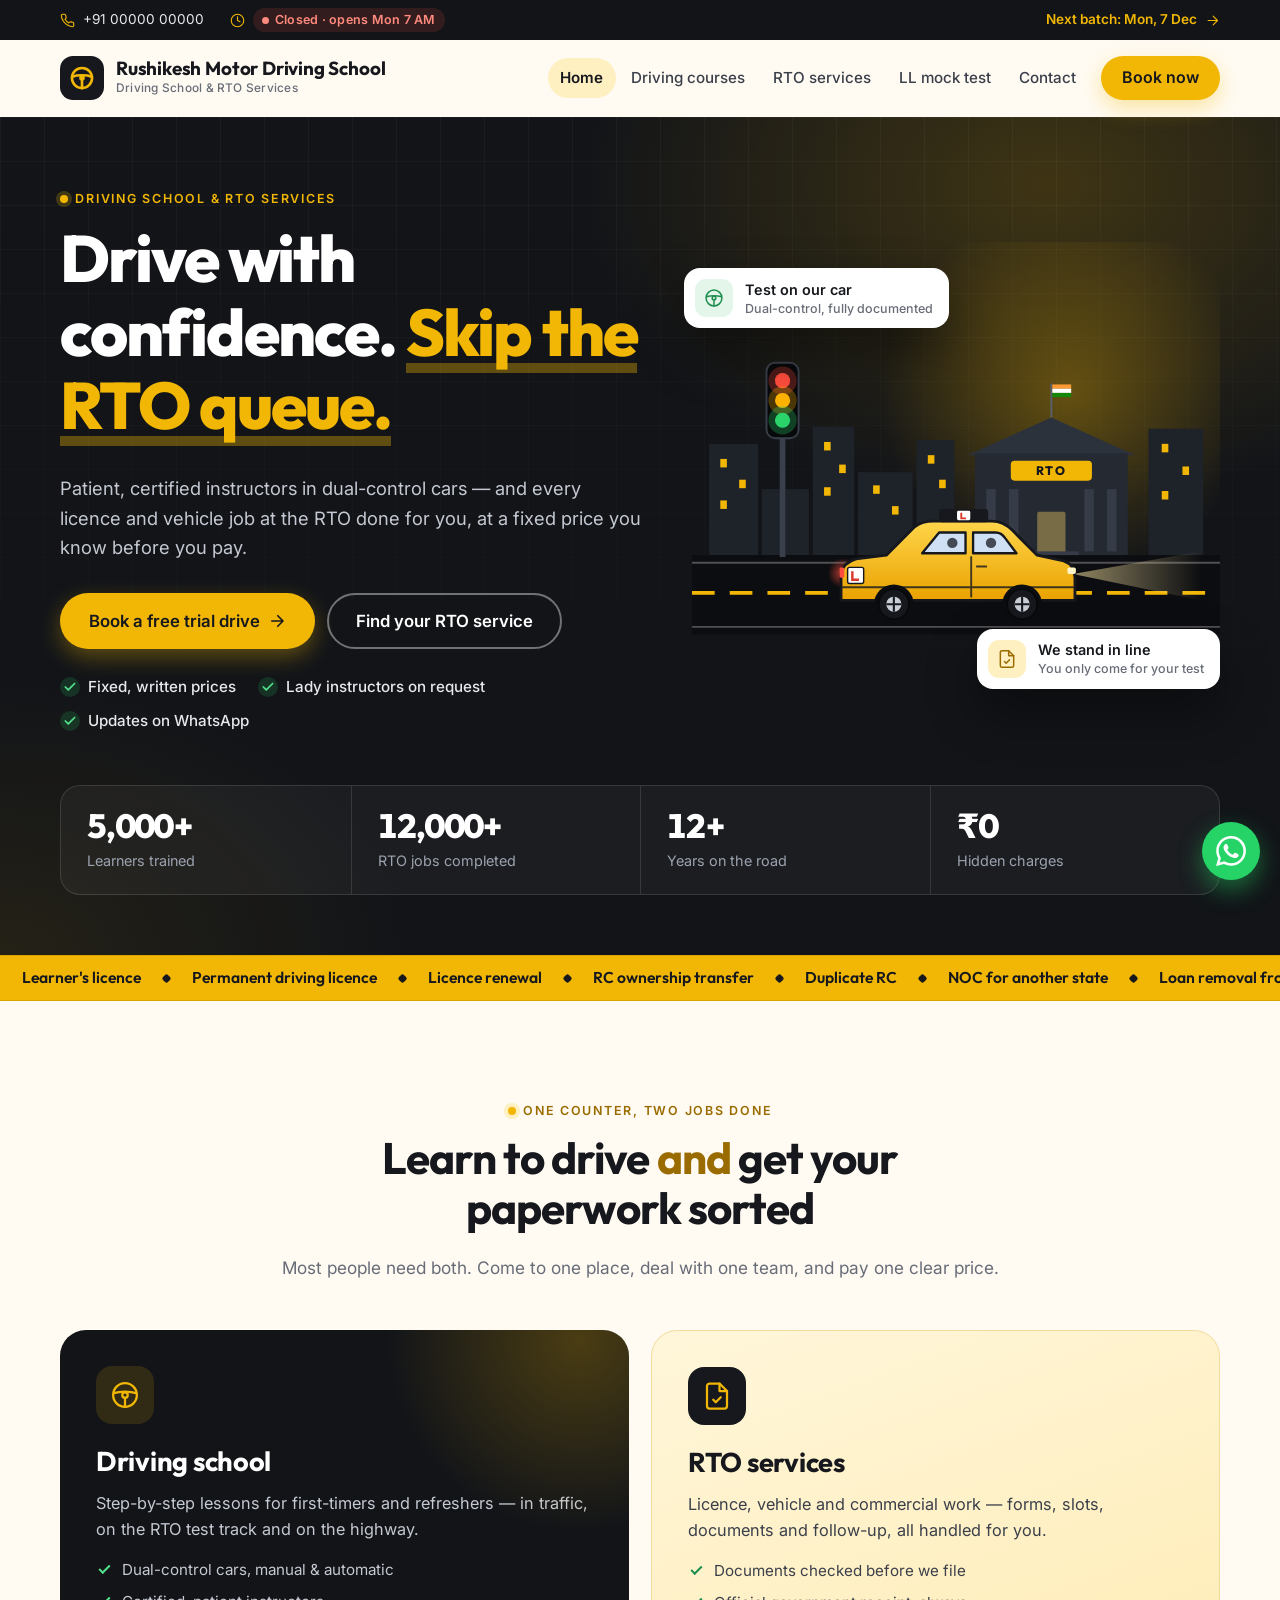
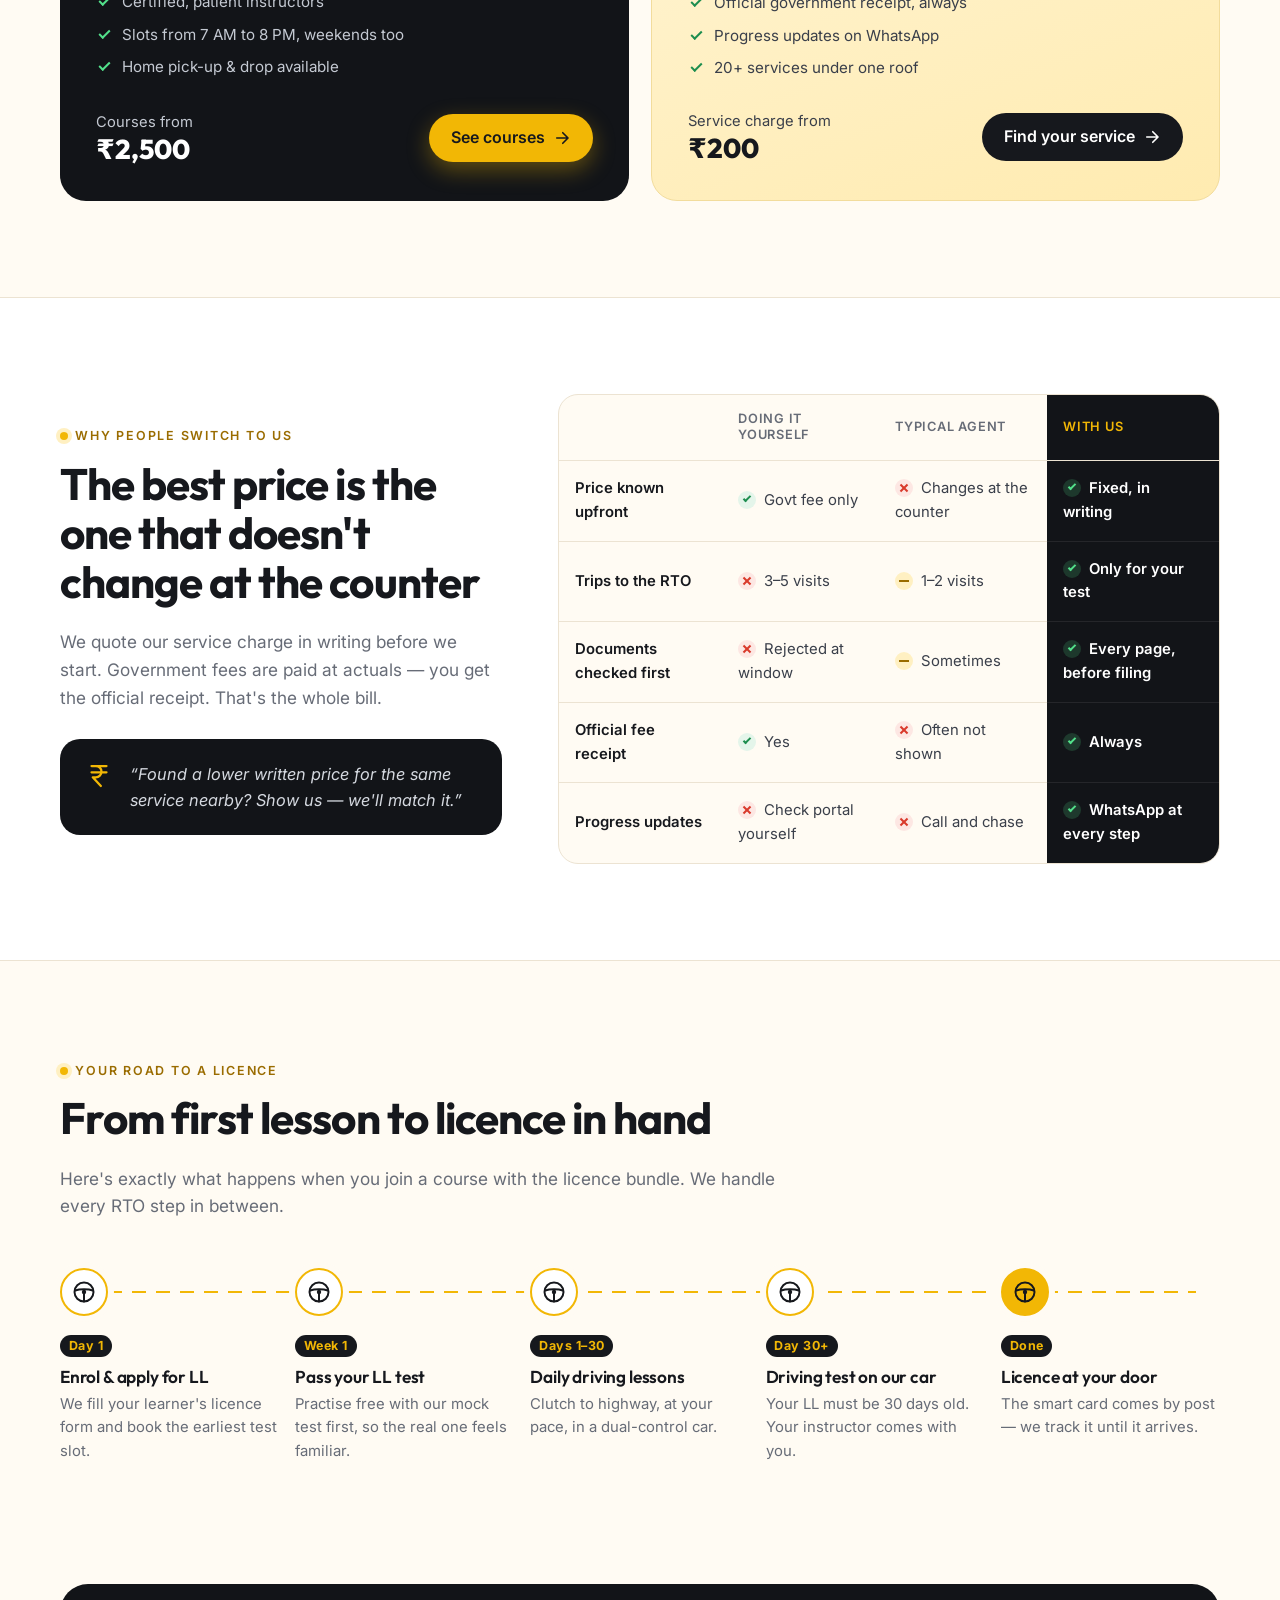
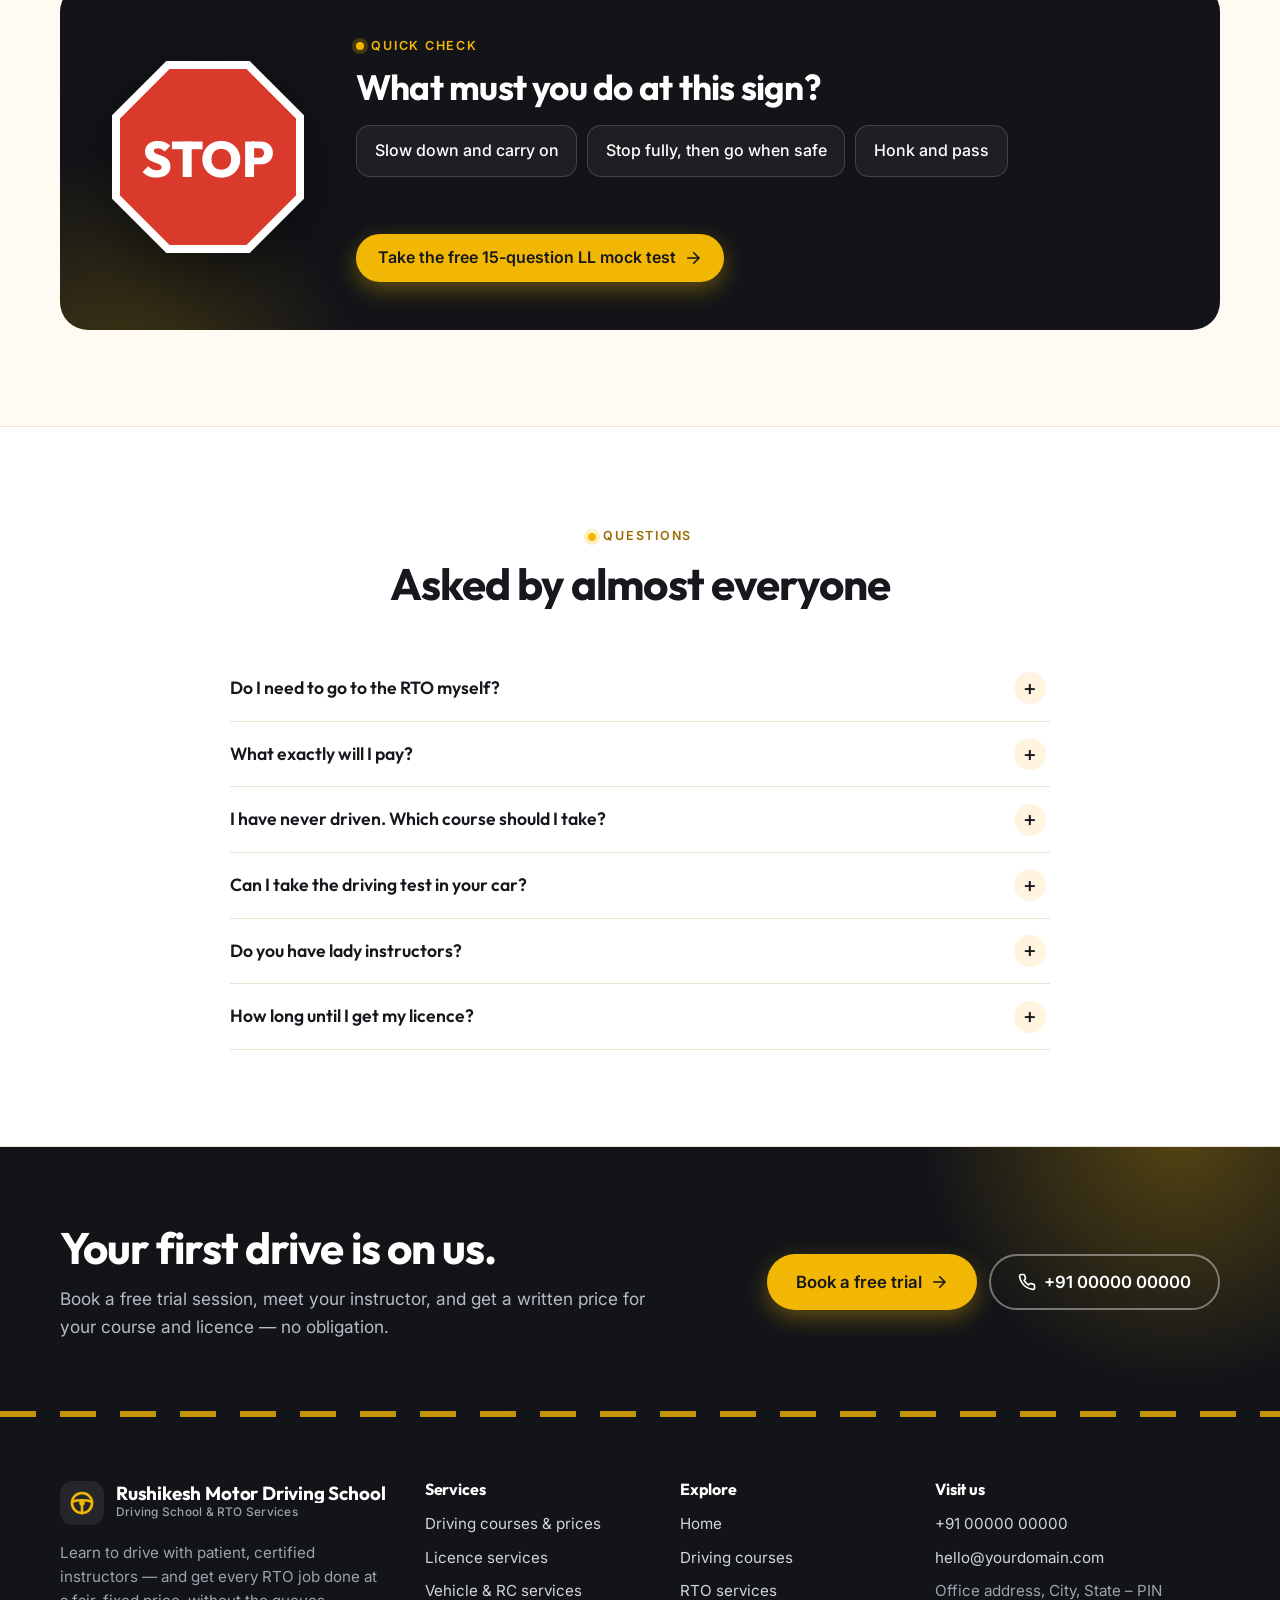
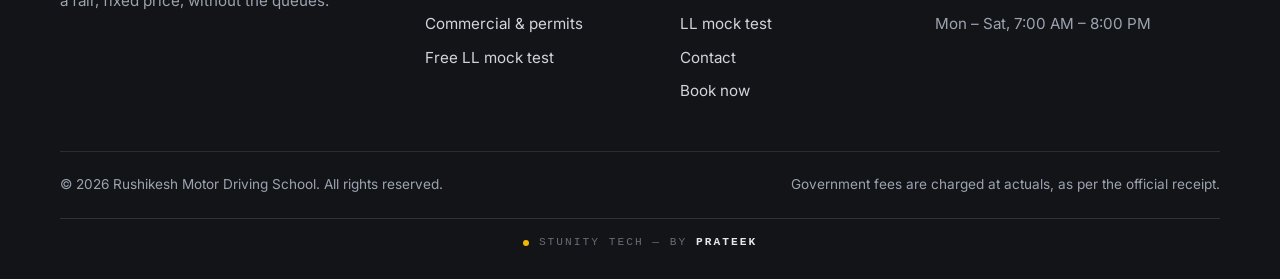
==== commit 8e4386a9: "Rename to Rushikesh Motor Driving School Let the longer name wrap on narrow phones instead of trunca" ====
--- a/index.html
+++ b/index.html
@@ -3,7 +3,7 @@
 <head>
   <meta charset="utf-8">
   <meta name="viewport" content="width=device-width, initial-scale=1">
-  <title>Raftaar Driving School — Driving Lessons &amp; Hassle-free RTO Services</title>
+  <title>Rushikesh Motor Driving School — Driving Lessons &amp; Hassle-free RTO Services</title>
   <meta name="description" content="Learn to drive with certified instructors in dual-control cars, and get every RTO job — learner's licence, driving licence, renewal, RC transfer, NOC and more — done at a fixed, fair price.">
   <meta name="theme-color" content="#121418">
   <meta property="og:type" content="website">
--- a/css/styles.css
+++ b/css/styles.css
@@ -951,7 +951,7 @@
 }
 
 @media (max-width: 480px) {
-  .brand-name { font-size: 1.02rem; }
+  .brand-name { font-size: 1rem; white-space: normal; line-height: 1.15; }
   .brand-sub { display: none; }
   .brand-mark { width: 40px; height: 40px; }
   .contact-cards { grid-template-columns: 1fr; }
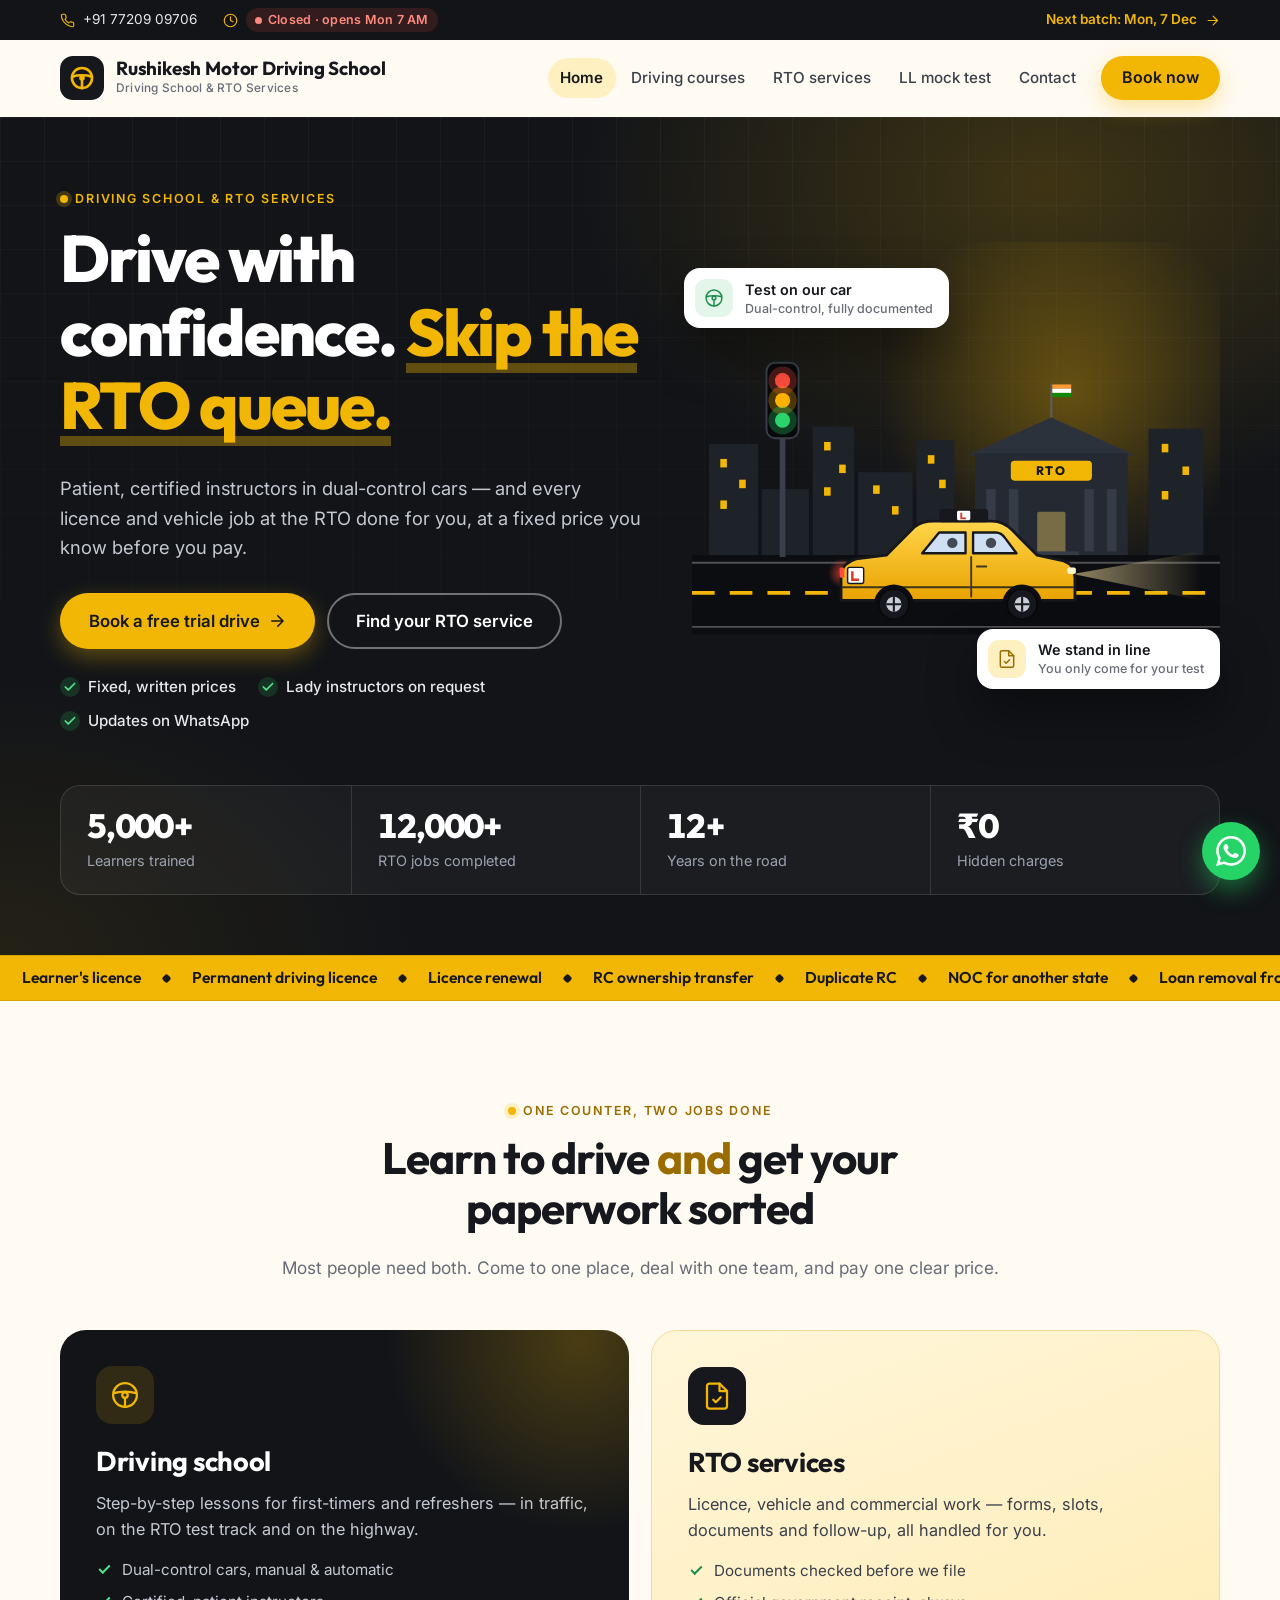
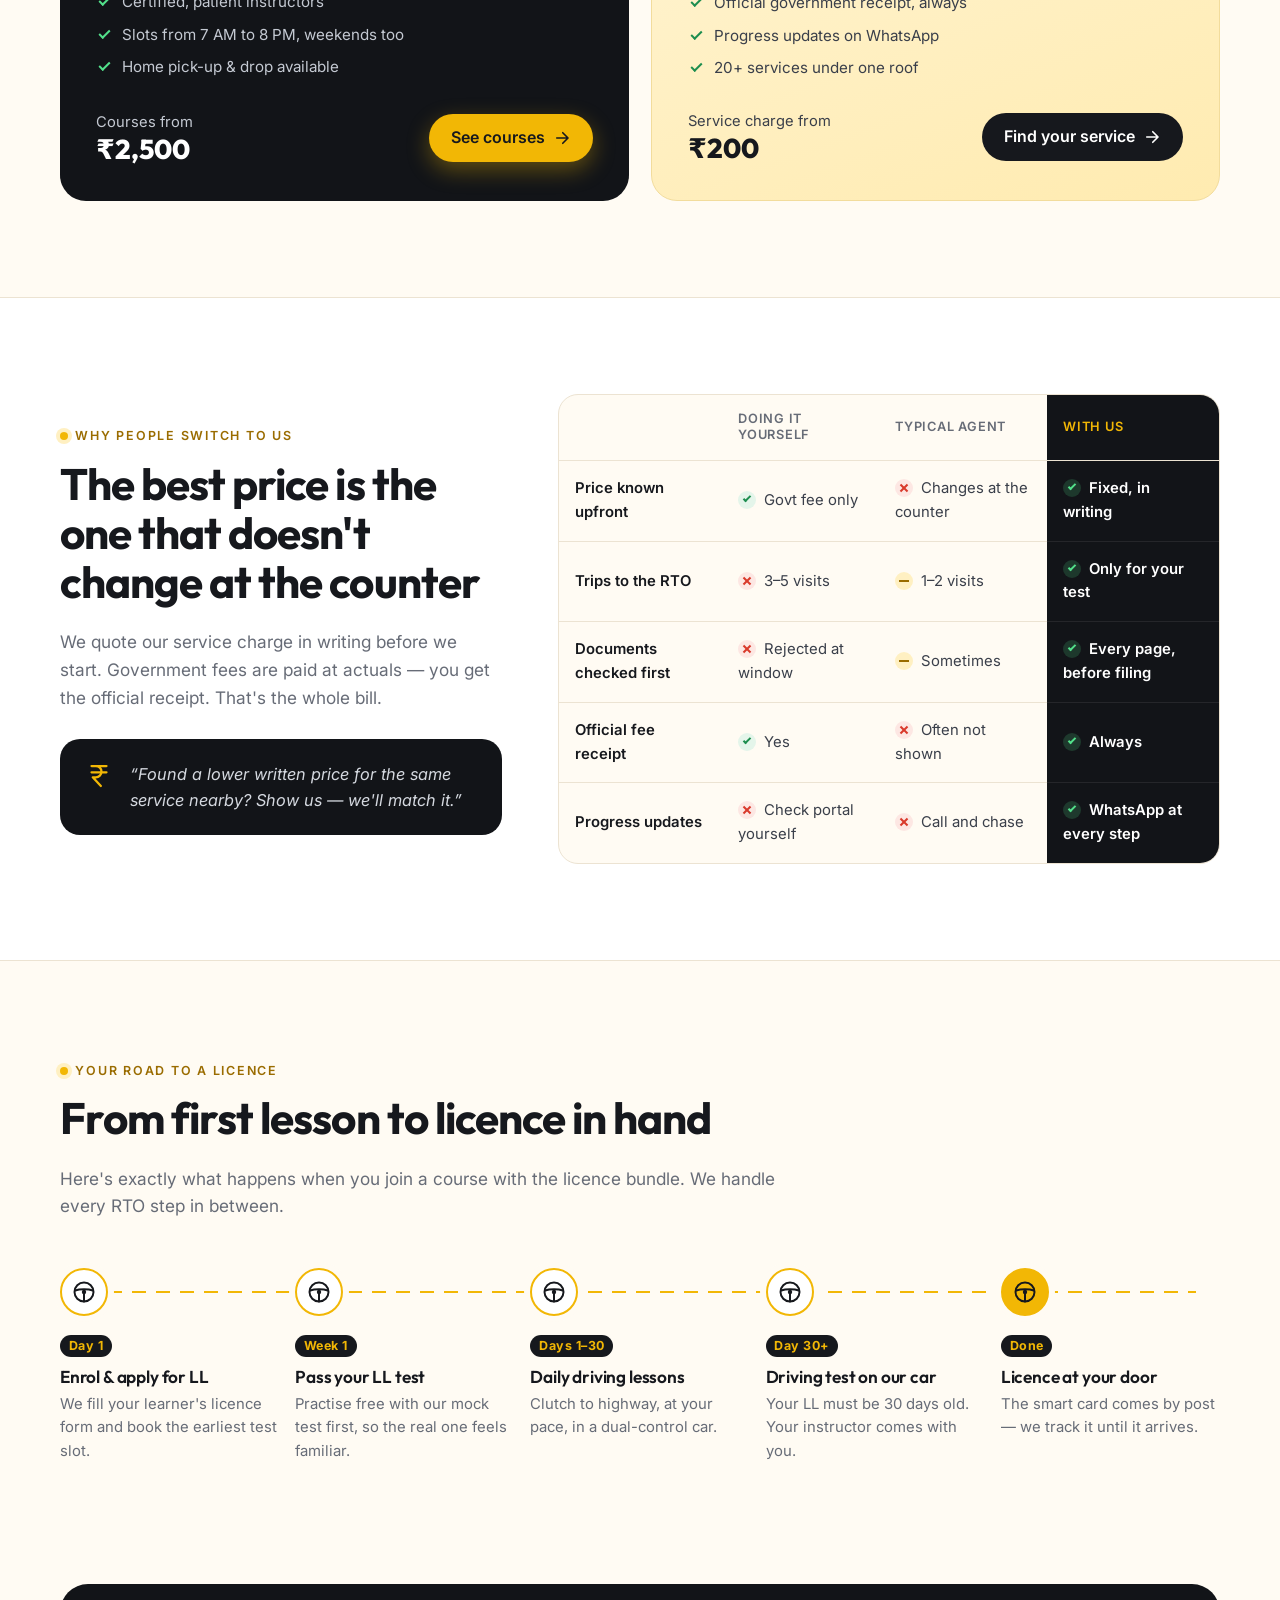
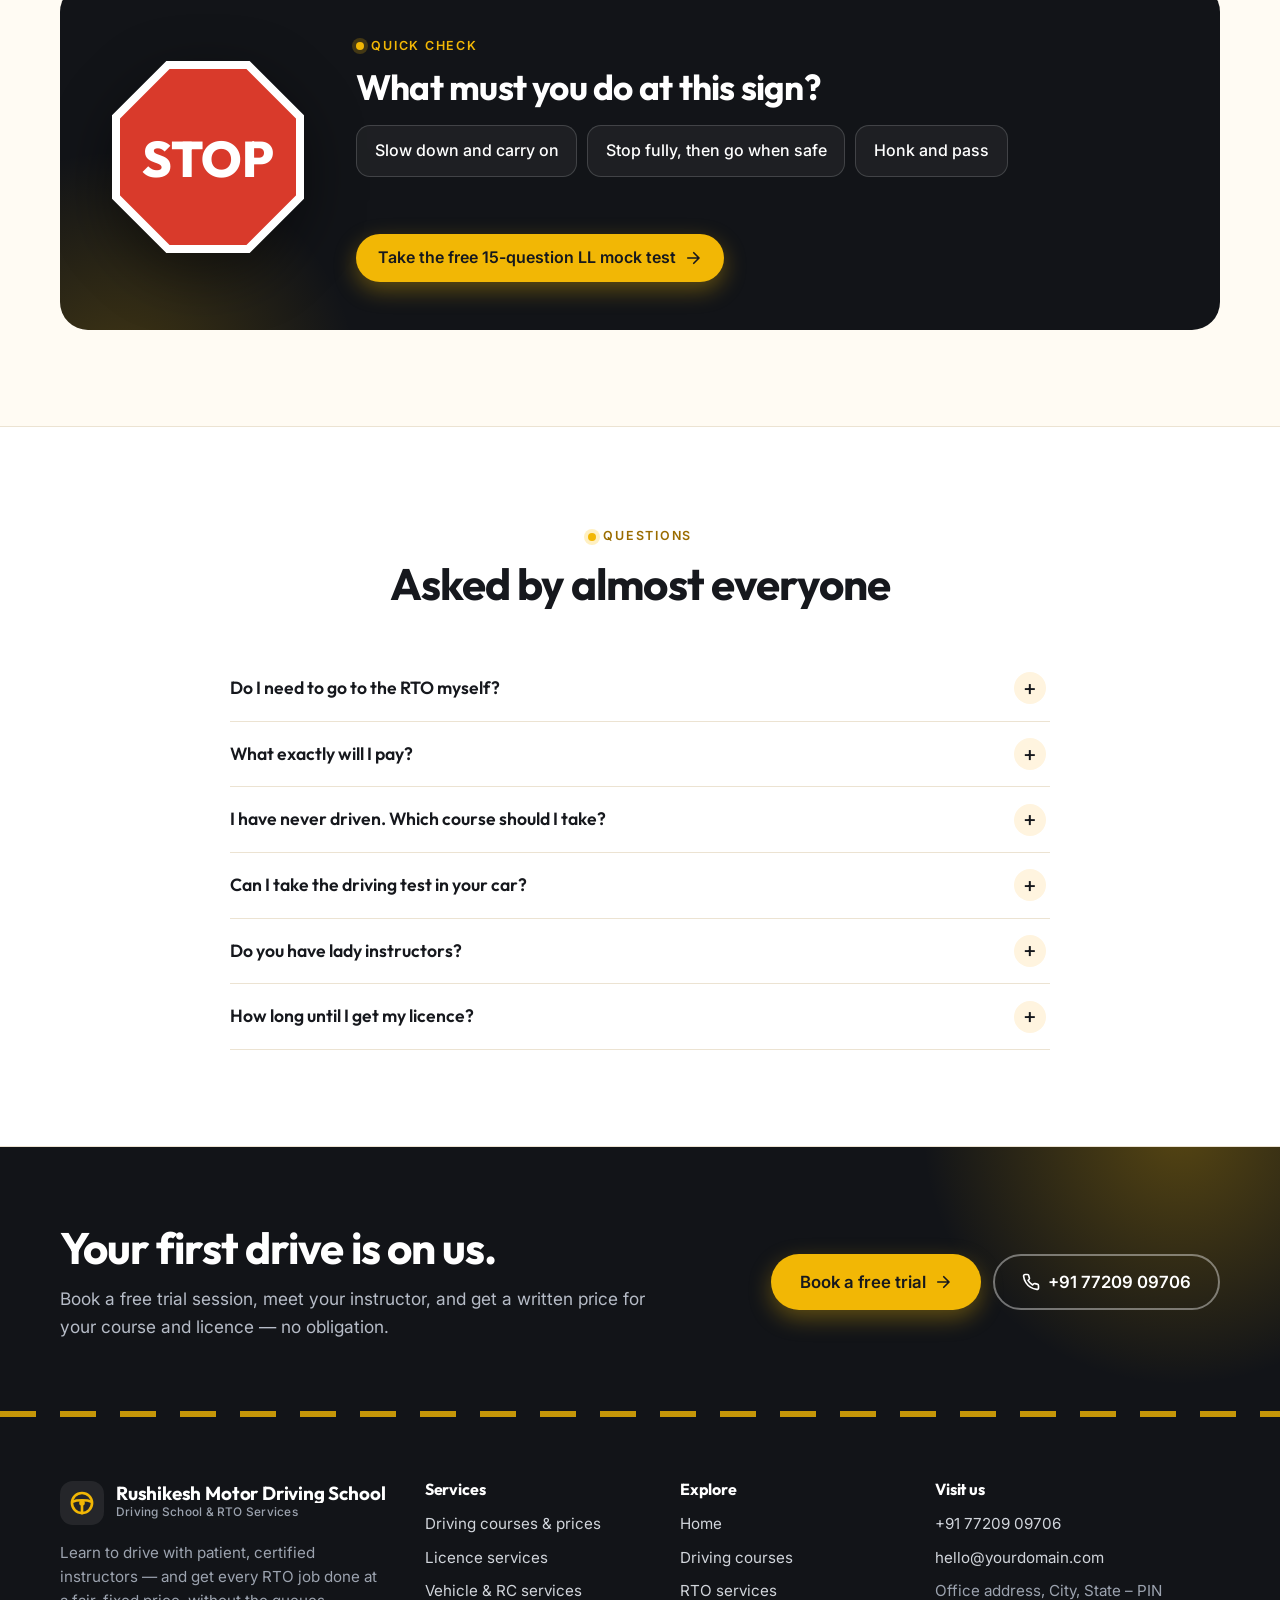
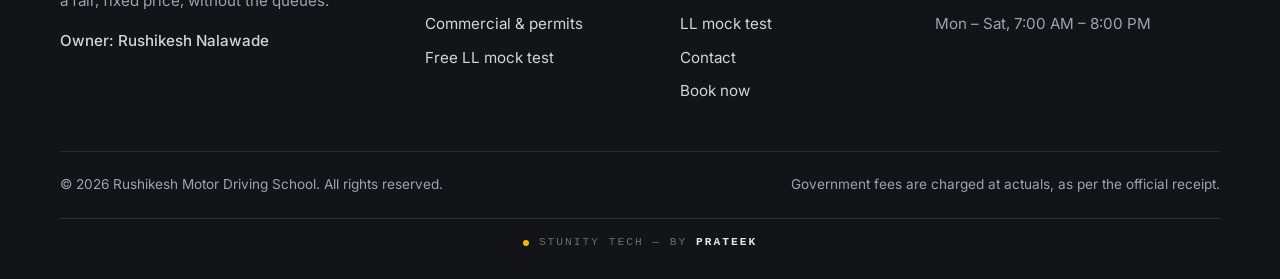
==== commit 95a90c03: "Add owner Rushikesh Nalawade and contact number Phone and WhatsApp now reach +91 77209 09706; the ow" ====
--- a/index.html
+++ b/index.html
@@ -300,7 +300,7 @@
       </div>
       <div class="cta-actions">
         <a href="book.html" class="btn btn-amber btn-lg">Book a free trial <svg class="icon"><use href="#i-arrow"/></svg></a>
-        <a href="contact.html" data-href="tel" class="btn btn-ghost-light btn-lg"><svg class="icon"><use href="#i-phone"/></svg><span data-text="phone">+91 00000 00000</span></a>
+        <a href="contact.html" data-href="tel" class="btn btn-ghost-light btn-lg"><svg class="icon"><use href="#i-phone"/></svg><span data-text="phone">+91 77209 09706</span></a>
       </div>
     </div>
   </section>
--- a/css/styles.css
+++ b/css/styles.css
@@ -830,6 +830,9 @@
 .brand-light .brand-sub { color: #9CA3AF; }
 .brand-light .brand-mark { background: rgba(255, 255, 255, .08); }
 .footer-blurb { margin-top: 16px; max-width: 30em; }
+.footer-owner { margin: 0; color: #D1D5DB; font-weight: 500; }
+.owner-line { margin: -.2em 0 .9em; color: #E6E8EC; }
+.owner-line strong { color: var(--amber); }
 .site-footer h4 { color: #fff; font-size: 1rem; margin-bottom: 14px; }
 .site-footer ul { list-style: none; padding: 0; margin: 0; display: grid; gap: 9px; }
 .site-footer a { color: #D1D5DB; text-decoration: none; }
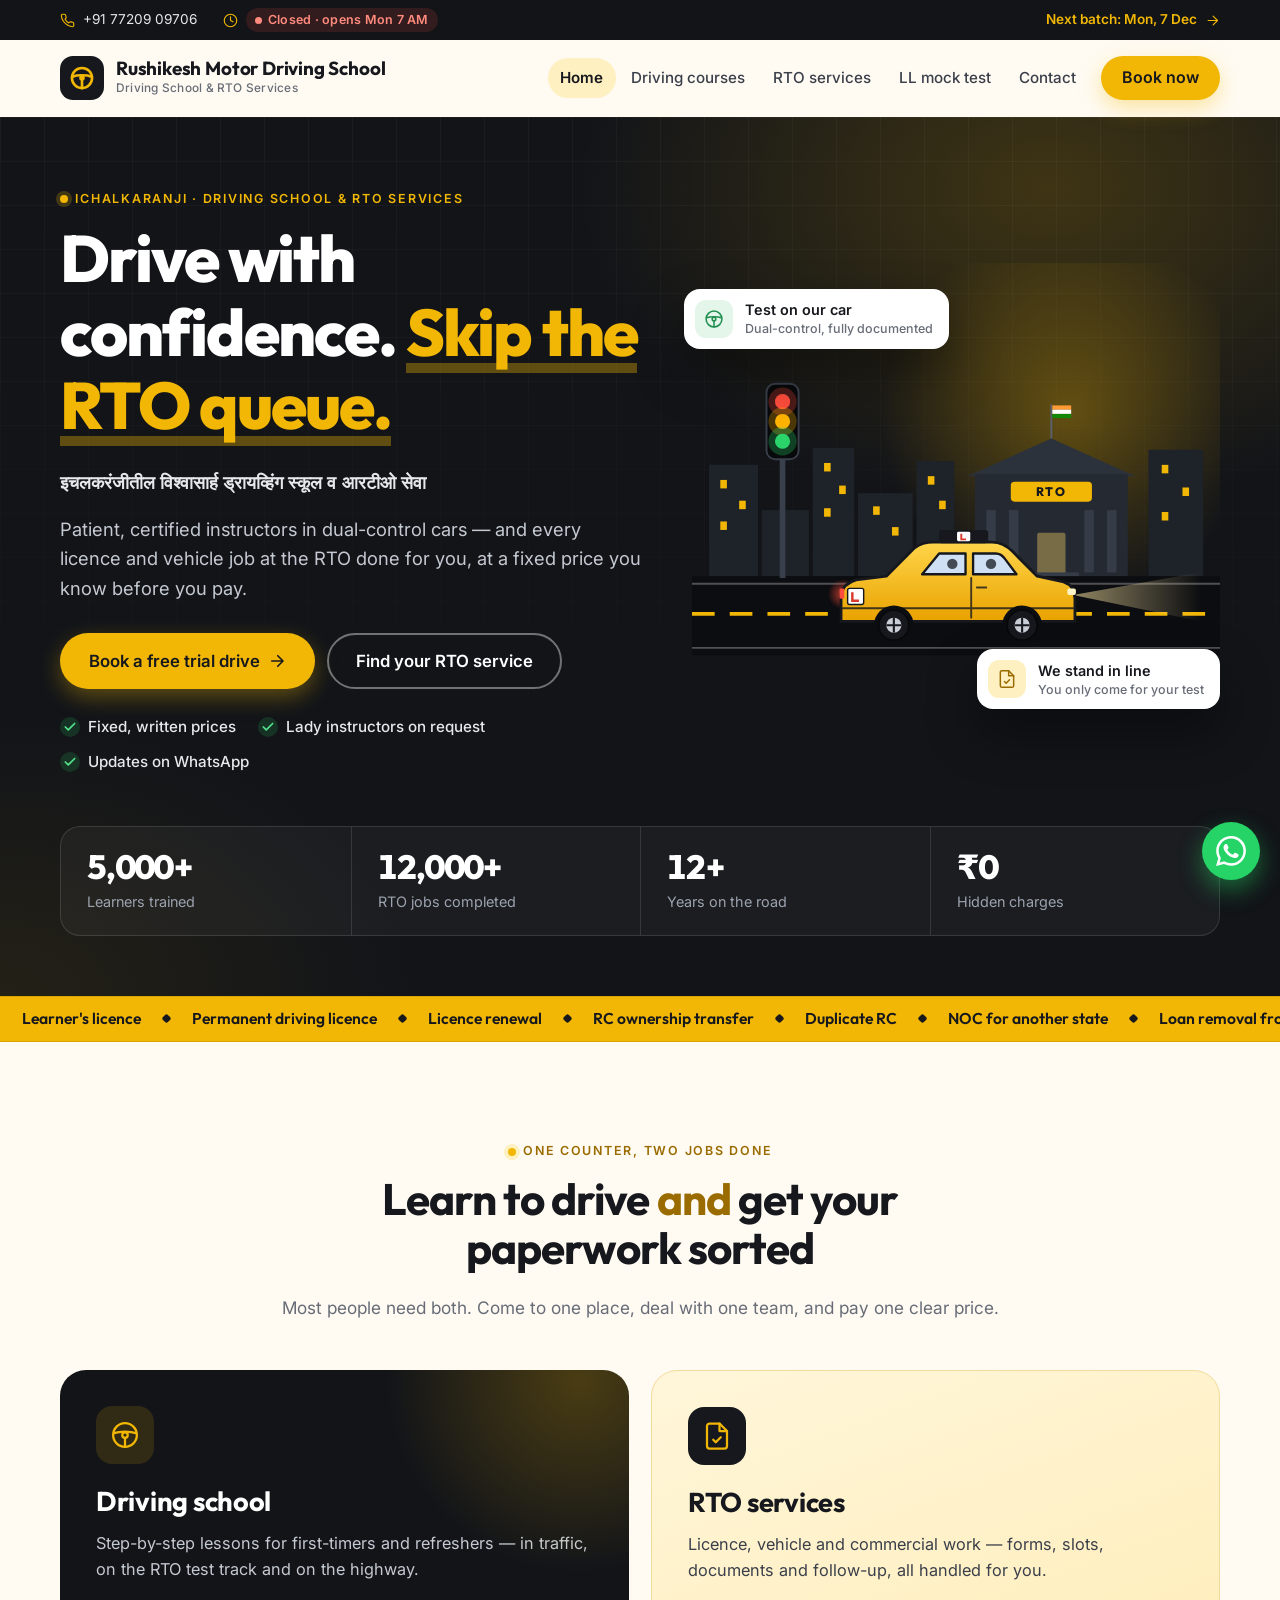
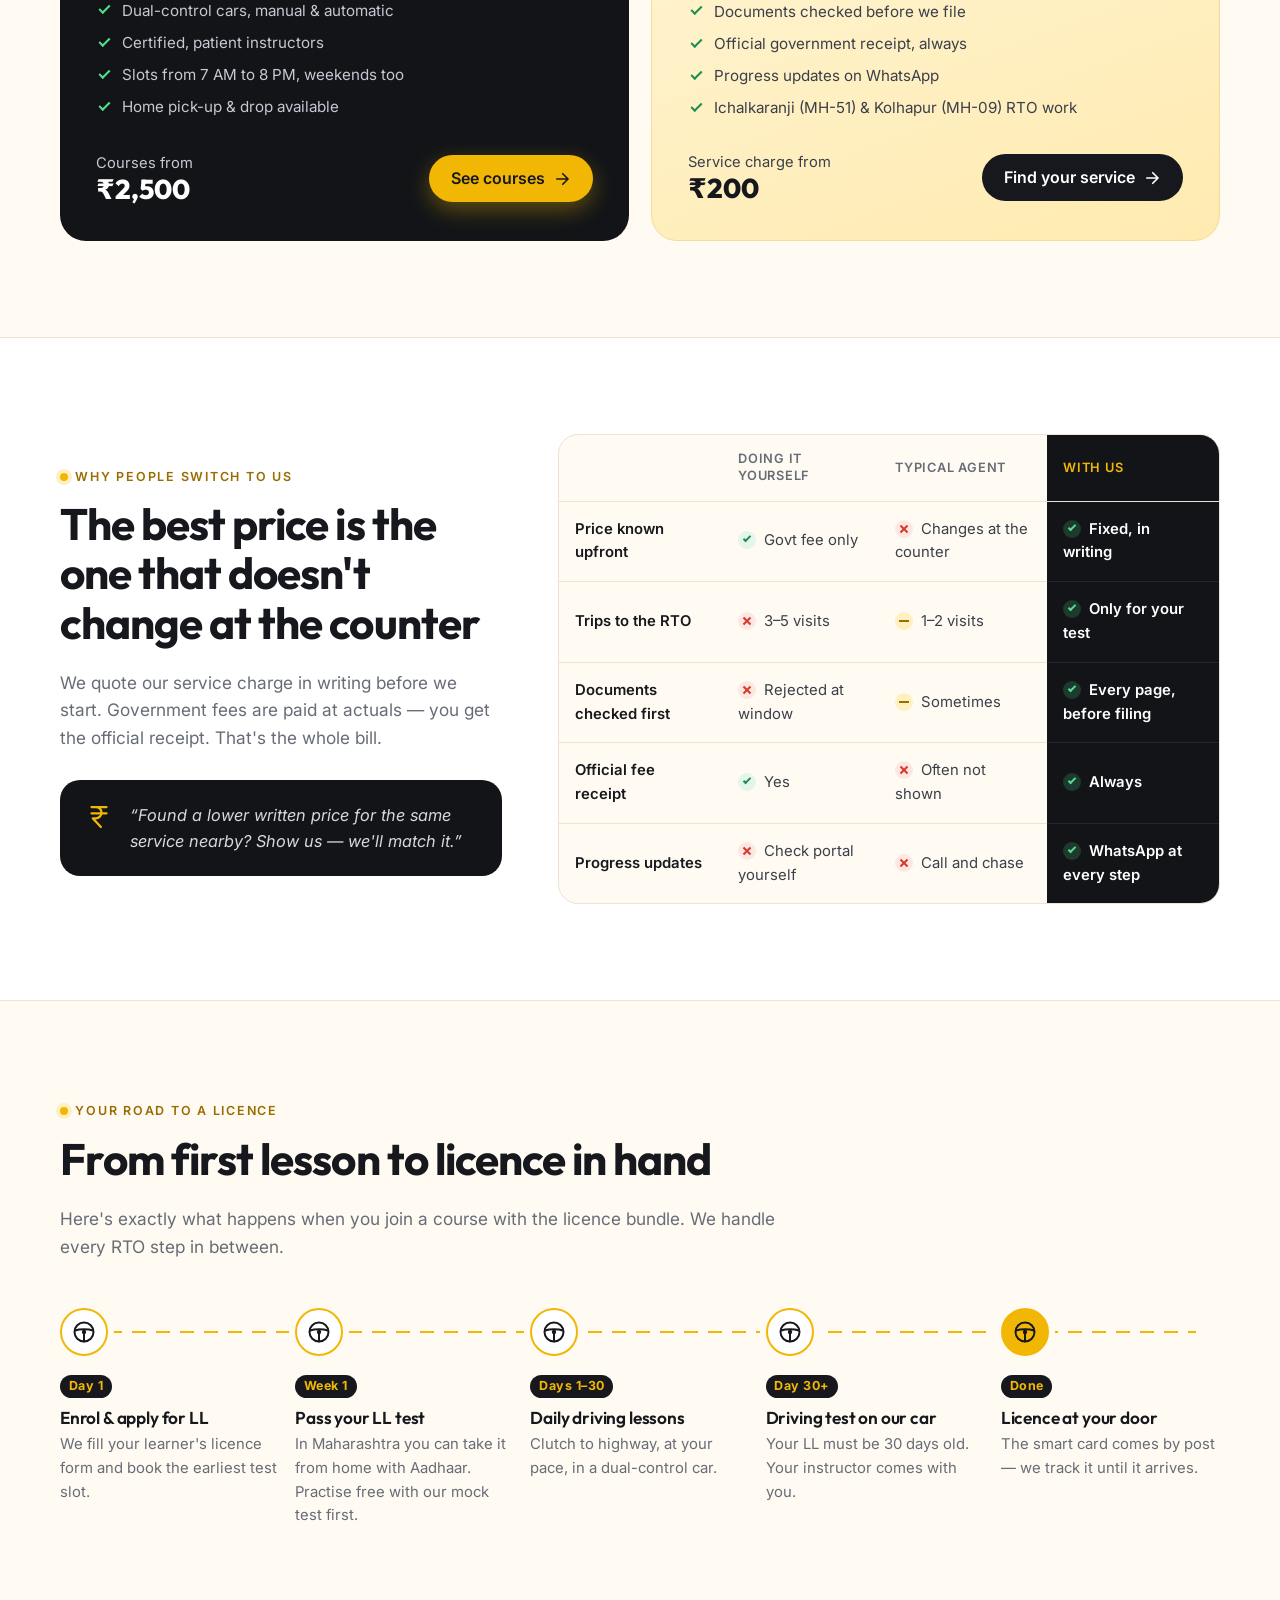
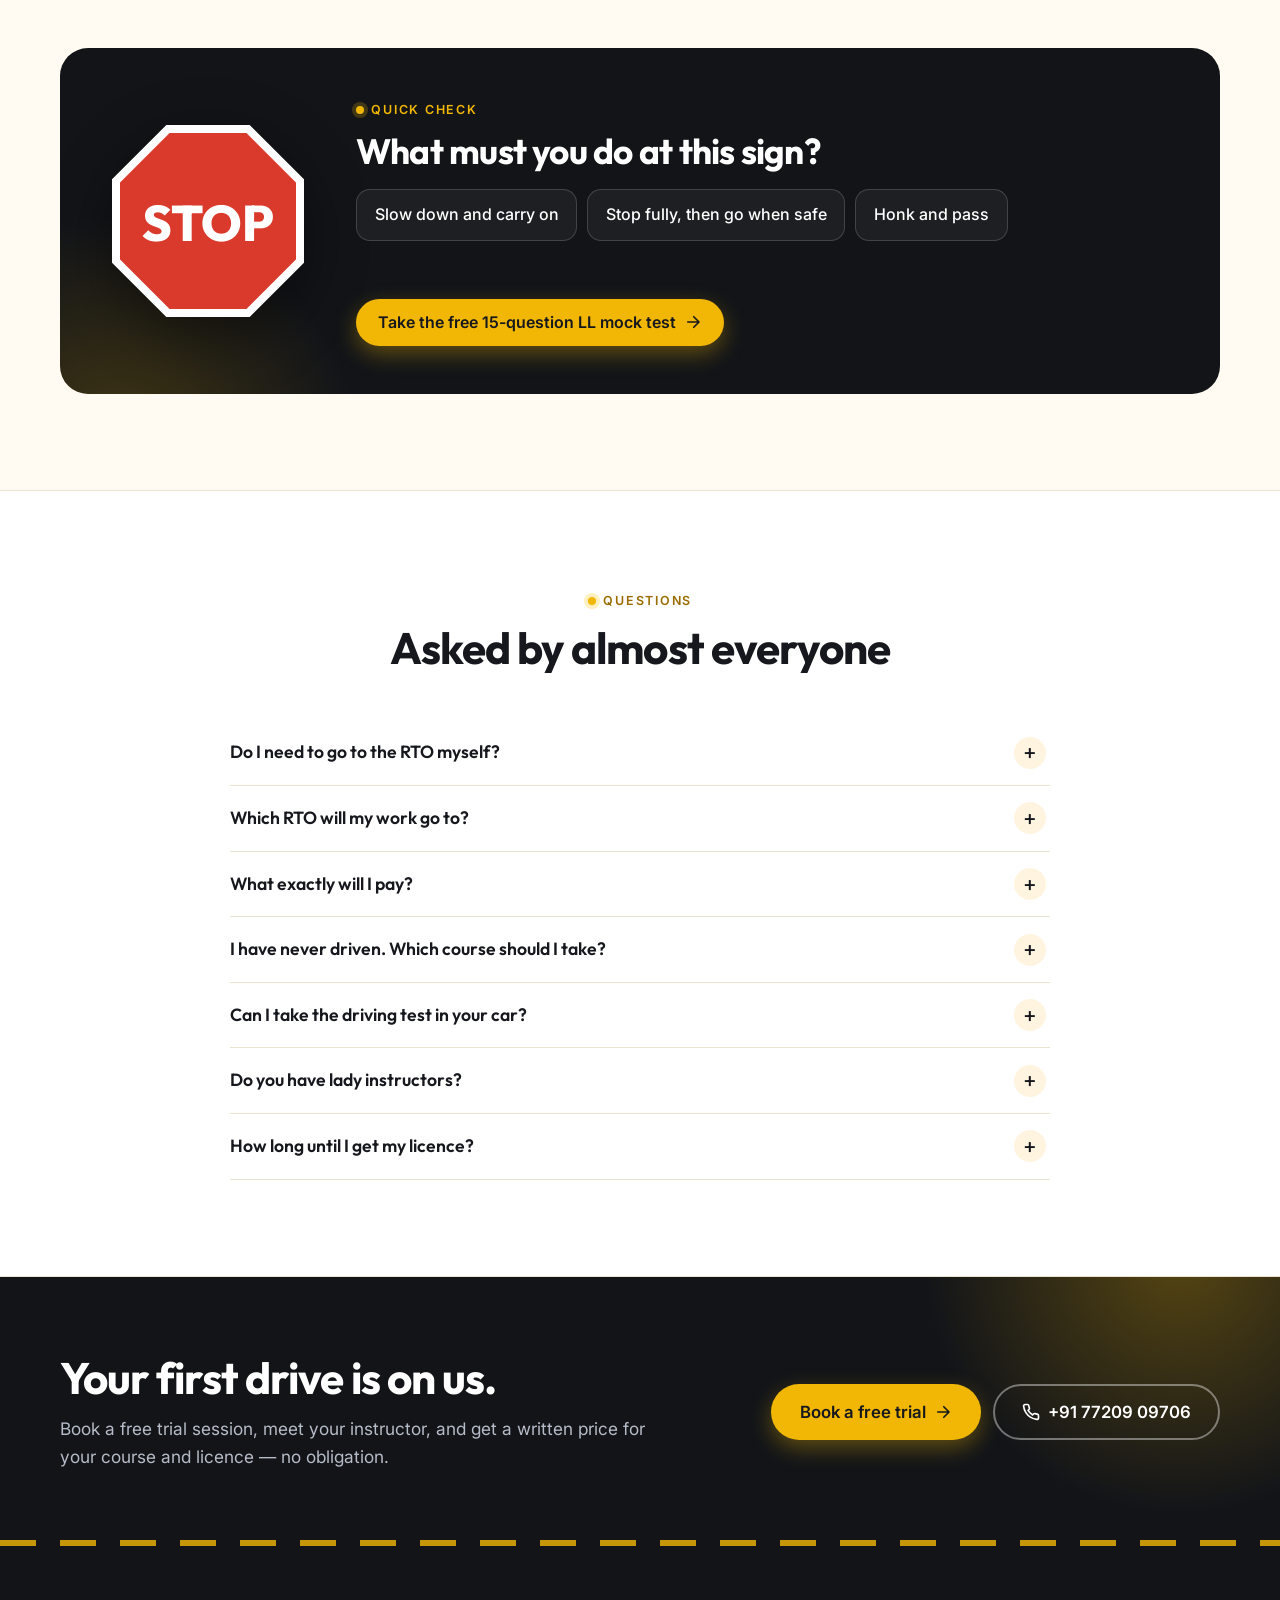
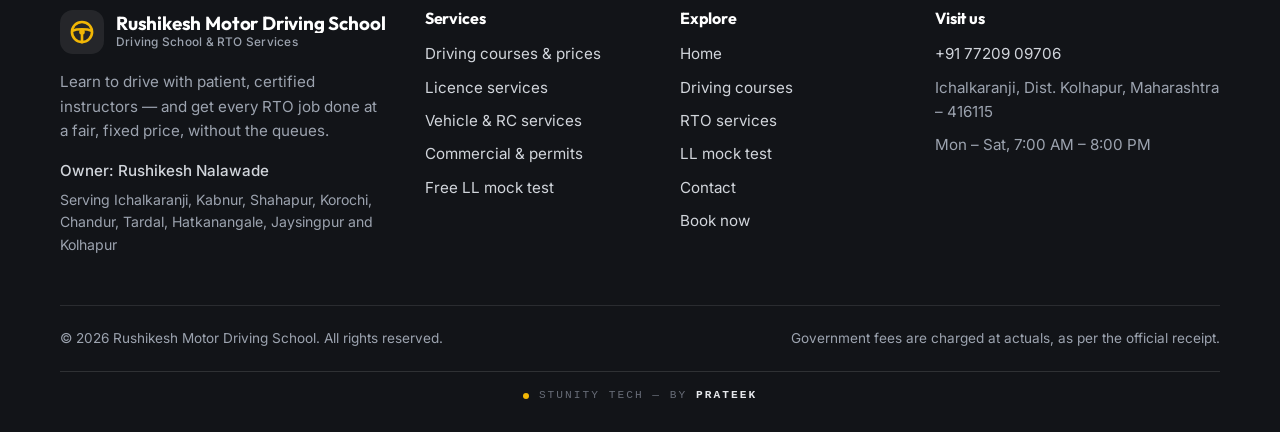
==== commit b3e3408b: "Localise for Ichalkaranji, Kolhapur, Maharashtra Address, service areas and page titles for Ichalkar" ====
--- a/index.html
+++ b/index.html
@@ -3,8 +3,8 @@
 <head>
   <meta charset="utf-8">
   <meta name="viewport" content="width=device-width, initial-scale=1">
-  <title>Rushikesh Motor Driving School — Driving Lessons &amp; Hassle-free RTO Services</title>
-  <meta name="description" content="Learn to drive with certified instructors in dual-control cars, and get every RTO job — learner's licence, driving licence, renewal, RC transfer, NOC and more — done at a fixed, fair price.">
+  <title>Rushikesh Motor Driving School, Ichalkaranji — Driving Lessons &amp; RTO Services</title>
+  <meta name="description" content="Car driving classes in Ichalkaranji, Kolhapur, with dual-control cars and certified instructors — plus every RTO job at Ichalkaranji (MH-51) and Kolhapur (MH-09): learner's licence, driving licence, renewal, RC transfer, NOC and more, at a fixed, fair price.">
   <meta name="theme-color" content="#121418">
   <meta property="og:type" content="website">
   <meta property="og:title" content="Driving lessons &amp; hassle-free RTO services">
@@ -27,8 +27,9 @@
   <section class="hero">
     <div class="container hero-grid">
       <div class="hero-copy">
-        <p class="eyebrow on-dark"><span class="dot"></span>Driving school &amp; RTO services</p>
+        <p class="eyebrow on-dark"><span class="dot"></span>Ichalkaranji · Driving school &amp; RTO services</p>
         <h1>Drive with confidence. <span class="hl">Skip the RTO queue.</span></h1>
+        <p class="mr-line" lang="mr">इचलकरंजीतील विश्वासार्ह ड्रायव्हिंग स्कूल व आरटीओ सेवा</p>
         <p class="lead">Patient, certified instructors in dual-control cars — and every licence and vehicle job at the RTO done for you, at a fixed price you know before you pay.</p>
         <div class="hero-actions">
           <a href="book.html" class="btn btn-amber btn-lg">Book a free trial drive <svg class="icon"><use href="#i-arrow"/></svg></a>
@@ -187,7 +188,7 @@
             <li>Documents checked before we file</li>
             <li>Official government receipt, always</li>
             <li>Progress updates on WhatsApp</li>
-            <li>20+ services under one roof</li>
+            <li>Ichalkaranji (MH-51) &amp; Kolhapur (MH-09) RTO work</li>
           </ul>
           <div class="pillar-foot">
             <span class="from">Service charge from <strong data-min-price="rto">₹200</strong></span>
@@ -240,7 +241,7 @@
 
       <ol class="journey">
         <li class="reveal"><span class="j-when">Day 1</span><h3>Enrol &amp; apply for LL</h3><p>We fill your learner's licence form and book the earliest test slot.</p></li>
-        <li class="reveal"><span class="j-when">Week 1</span><h3>Pass your LL test</h3><p>Practise free with our mock test first, so the real one feels familiar.</p></li>
+        <li class="reveal"><span class="j-when">Week 1</span><h3>Pass your LL test</h3><p>In Maharashtra you can take it from home with Aadhaar. Practise free with our mock test first.</p></li>
         <li class="reveal"><span class="j-when">Days 1–30</span><h3>Daily driving lessons</h3><p>Clutch to highway, at your pace, in a dual-control car.</p></li>
         <li class="reveal"><span class="j-when">Day 30+</span><h3>Driving test on our car</h3><p>Your LL must be 30 days old. Your instructor comes with you.</p></li>
         <li class="reveal"><span class="j-when">Done</span><h3>Licence at your door</h3><p>The smart card comes by post — we track it until it arrives.</p></li>
@@ -281,7 +282,8 @@
         <h2>Asked by almost everyone</h2>
       </div>
       <div class="faq">
-        <details><summary>Do I need to go to the RTO myself?</summary><p>Only for the steps the law needs you there for — your driving test and, in some states, the learner's test or a photo and signature. Everything else — forms, slots, fees, follow-up — we do for you.</p></details>
+        <details><summary>Do I need to go to the RTO myself?</summary><p>Mostly, no. In Maharashtra the learner's test can be taken online from home using Aadhaar — we set it up for you. You come to the Ichalkaranji RTO only for your driving test, and your instructor comes with you. Forms, slots, fees and follow-up are all on us.</p></details>
+        <details><summary>Which RTO will my work go to?</summary><p>Most people in and around Ichalkaranji are handled by the Ichalkaranji RTO (MH-51). Vehicles registered earlier under Kolhapur (MH-09) may need Kolhapur RTO for some jobs — we check which office applies and handle it either way.</p></details>
         <details><summary>What exactly will I pay?</summary><p>Two things: our service charge, which we tell you in writing before we start, and the government fee, which we pay at actuals and hand you the official receipt for. Nothing else is added later.</p></details>
         <details><summary>I have never driven. Which course should I take?</summary><p>Most complete beginners do well with <strong>Confident Driver</strong> (21 sessions). If you're nervous in traffic or want highway and night practice, pick <strong>Road Master</strong>. You can always add extra sessions.</p></details>
         <details><summary>Can I take the driving test in your car?</summary><p>Yes. Our dual-control cars carry all the papers the RTO asks for, and your instructor goes with you on test day.</p></details>
--- a/css/styles.css
+++ b/css/styles.css
@@ -830,7 +830,11 @@
 .brand-light .brand-sub { color: #9CA3AF; }
 .brand-light .brand-mark { background: rgba(255, 255, 255, .08); }
 .footer-blurb { margin-top: 16px; max-width: 30em; }
-.footer-owner { margin: 0; color: #D1D5DB; font-weight: 500; }
+.footer-owner { margin: 0 0 .4em; color: #D1D5DB; font-weight: 500; }
+.footer-areas { margin: 0; font-size: .88rem; max-width: 30em; }
+.mr-line { margin: -.3em 0 1em; font: 600 1.15rem/1.5 "Noto Sans Devanagari", "Mangal", "Nirmala UI", sans-serif; color: #E6E8EC; }
+.areas-card { margin-top: 14px; padding: 18px 20px; border-radius: var(--radius-sm); background: var(--amber-soft); border: 1px dashed #E7C766; font-size: .93rem; color: var(--ink-2); }
+.areas-card strong { color: var(--ink); }
 .owner-line { margin: -.2em 0 .9em; color: #E6E8EC; }
 .owner-line strong { color: var(--amber); }
 .site-footer h4 { color: #fff; font-size: 1rem; margin-bottom: 14px; }
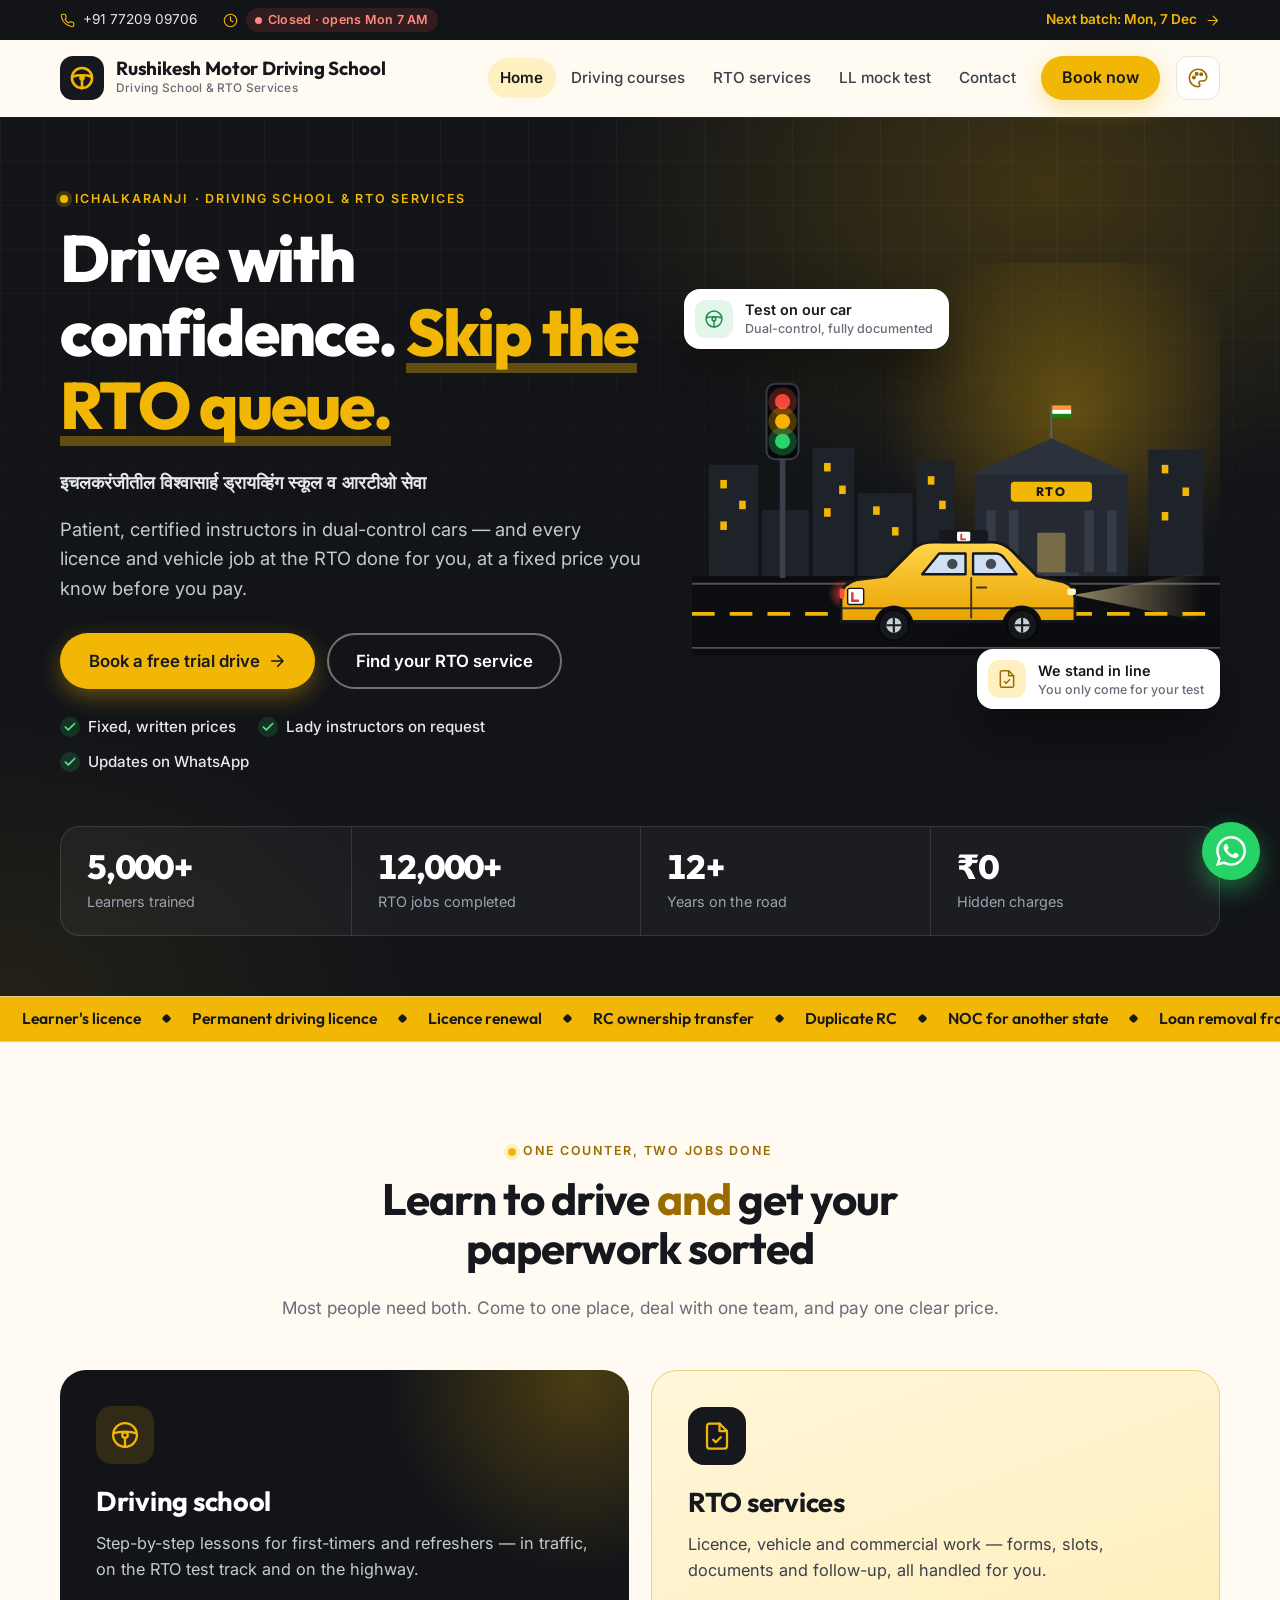
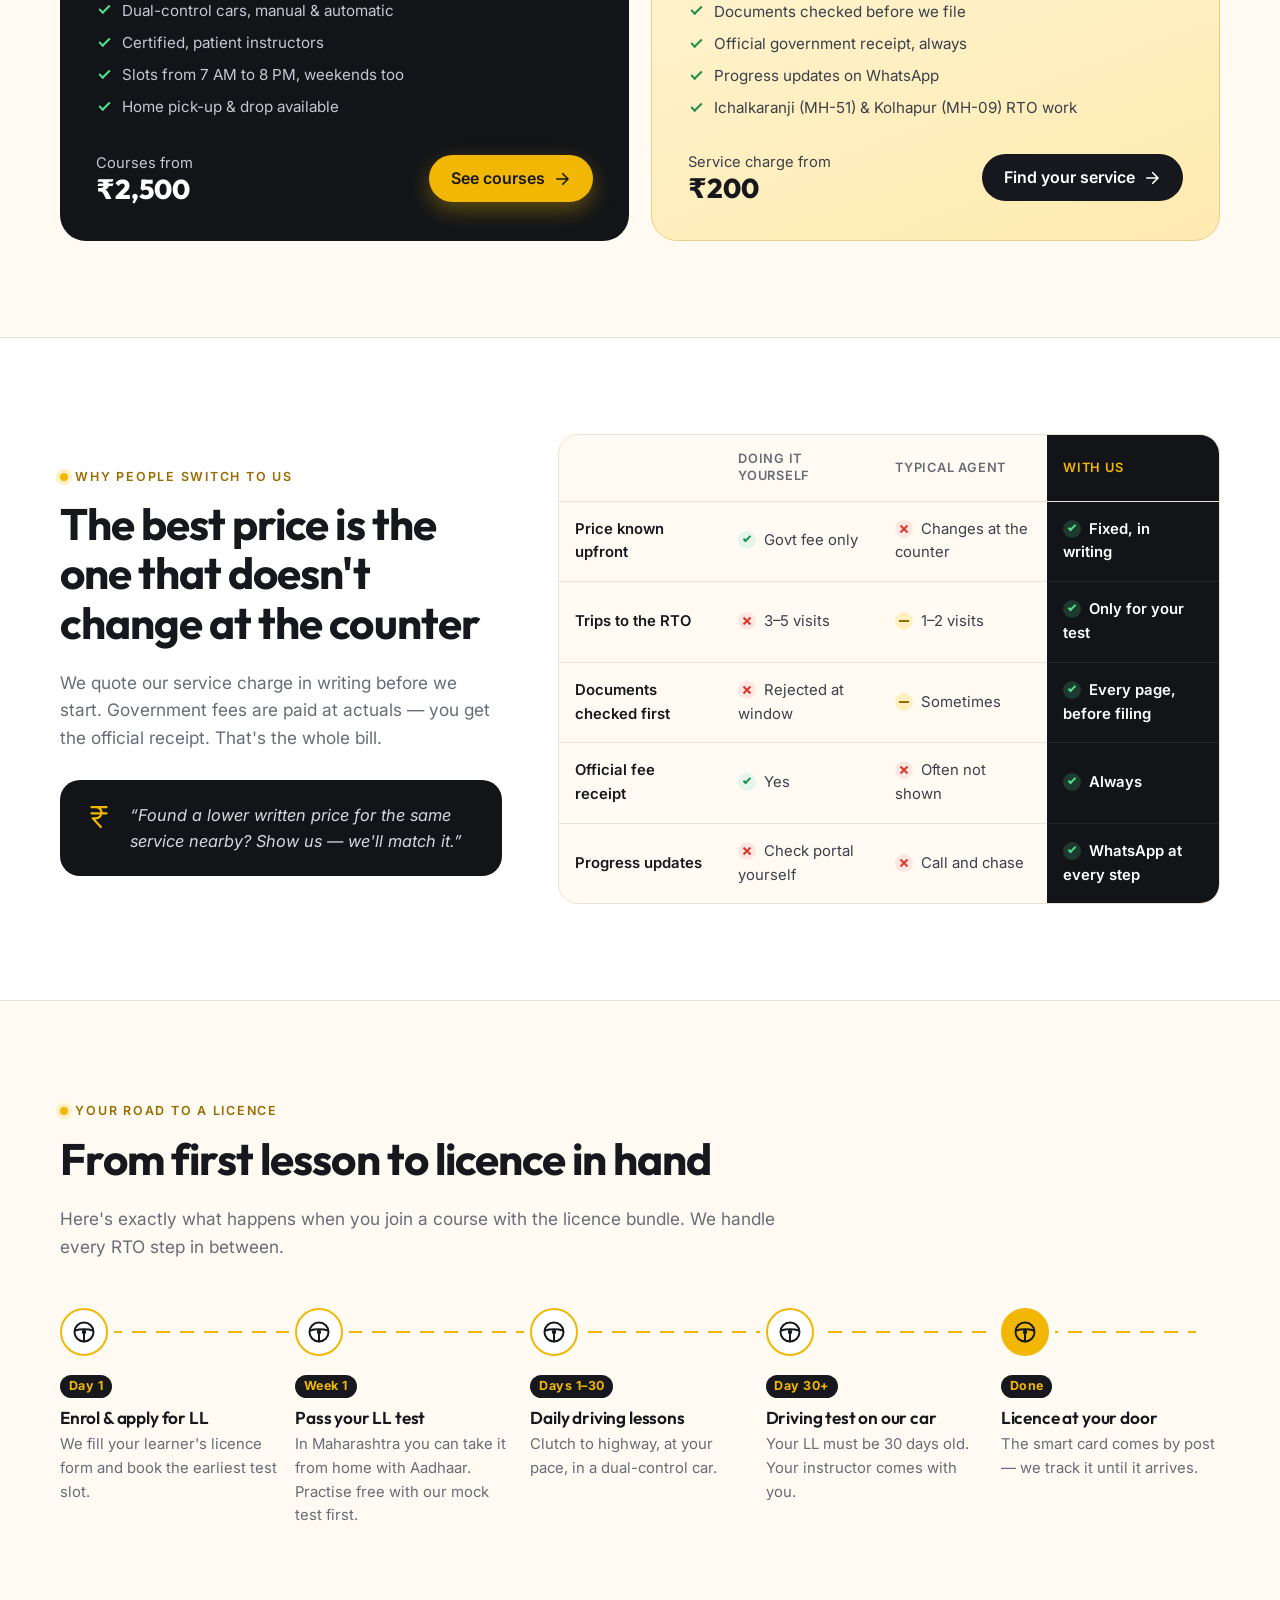
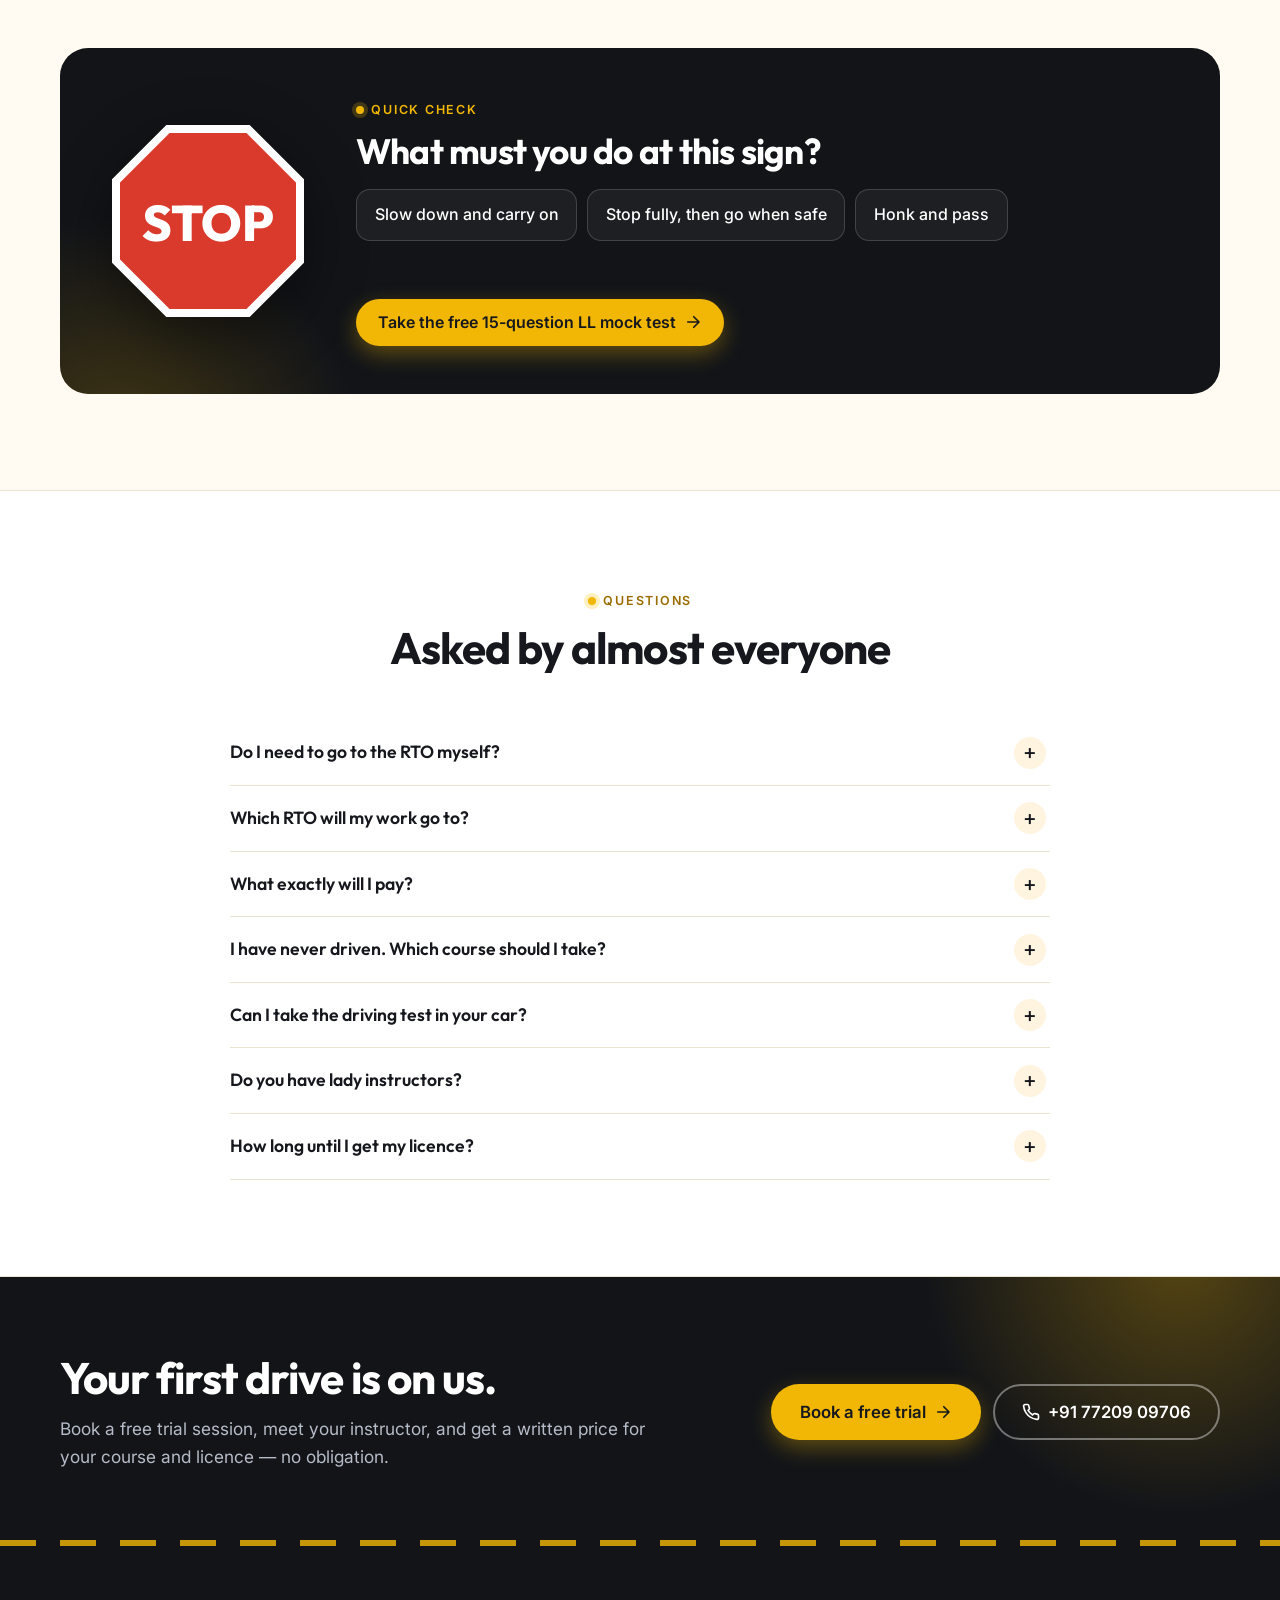
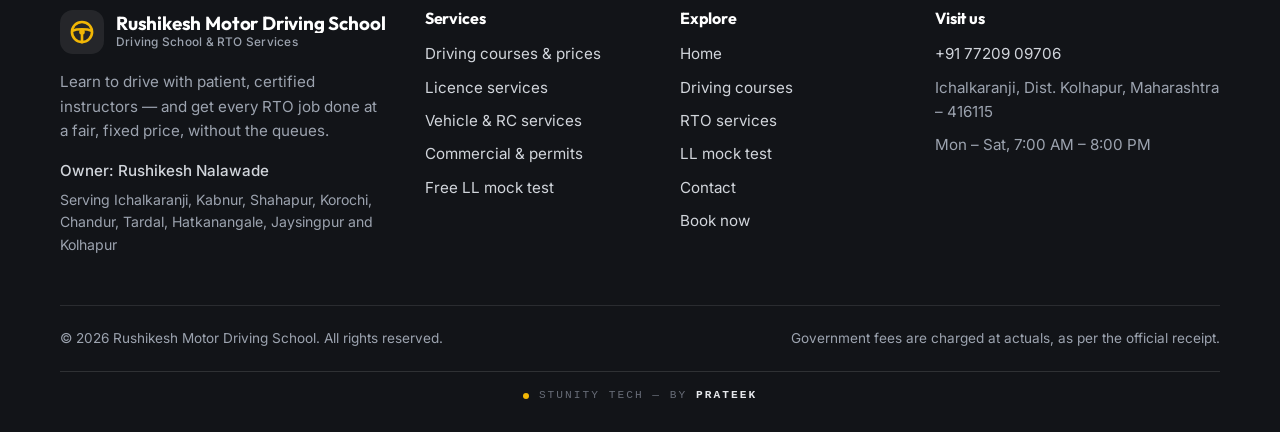
==== commit 13bdfede: "Better phone layout and signage colour themes Phone: comparison table becomes one card per row with " ====
--- a/index.html
+++ b/index.html
@@ -14,7 +14,7 @@
   <link rel="preconnect" href="https://fonts.gstatic.com" crossorigin>
   <link href="https://fonts.googleapis.com/css2?family=Inter:wght@400;500;600&family=Outfit:wght@500;600;700;800&display=swap" rel="stylesheet">
   <link rel="stylesheet" href="css/styles.css">
-  <script>document.documentElement.className += ' js';</script>
+  <script>document.documentElement.className += ' js';try{var t=localStorage.getItem('theme');if(t&&t!=='yellow')document.documentElement.setAttribute('data-theme',t)}catch(e){}</script>
   <script src="js/config.js"></script>
   <script src="js/main.js" defer></script>
 </head>
@@ -27,7 +27,7 @@
   <section class="hero">
     <div class="container hero-grid">
       <div class="hero-copy">
-        <p class="eyebrow on-dark"><span class="dot"></span>Ichalkaranji · Driving school &amp; RTO services</p>
+        <p class="eyebrow on-dark"><span class="dot"></span>Ichalkaranji<span class="hide-sm"> · Driving school &amp; RTO services</span></p>
         <h1>Drive with confidence. <span class="hl">Skip the RTO queue.</span></h1>
         <p class="mr-line" lang="mr">इचलकरंजीतील विश्वासार्ह ड्रायव्हिंग स्कूल व आरटीओ सेवा</p>
         <p class="lead">Patient, certified instructors in dual-control cars — and every licence and vehicle job at the RTO done for you, at a fixed price you know before you pay.</p>
@@ -46,8 +46,8 @@
         <svg class="scene" viewBox="0 0 560 460" role="img" aria-labelledby="scene-title">
           <title id="scene-title">A learner car with an L plate stopping at a traffic signal outside the RTO office</title>
           <defs>
-            <radialGradient id="g-glow"><stop offset="0" stop-color="#F2B705" stop-opacity=".32"/><stop offset="1" stop-color="#F2B705" stop-opacity="0"/></radialGradient>
-            <linearGradient id="g-car" x1="0" y1="0" x2="0" y2="1"><stop offset="0" stop-color="#FFD54A"/><stop offset="1" stop-color="#E9A200"/></linearGradient>
+            <radialGradient id="g-glow"><stop offset="0" style="stop-color:var(--amber)" stop-opacity=".32"/><stop offset="1" style="stop-color:var(--amber)" stop-opacity="0"/></radialGradient>
+            <linearGradient id="g-car" x1="0" y1="0" x2="0" y2="1"><stop offset="0" style="stop-color:var(--car-1)"/><stop offset="1" style="stop-color:var(--car-2)"/></linearGradient>
             <linearGradient id="g-beam" x1="0" y1="0" x2="1" y2="0"><stop offset="0" stop-color="#FFE9A6" stop-opacity=".55"/><stop offset="1" stop-color="#FFE9A6" stop-opacity="0"/></linearGradient>
             <radialGradient id="g-red"><stop offset="0" stop-color="#FF4D3D" stop-opacity=".7"/><stop offset="1" stop-color="#FF4D3D" stop-opacity="0"/></radialGradient>
             <g id="wheel">
@@ -79,8 +79,8 @@
             <rect x="382" y="151" width="20" height="4.5" fill="#FF9933"/><rect x="382" y="155.5" width="20" height="4.5" fill="#FFFFFF"/><rect x="382" y="160" width="20" height="4.5" fill="#138808"/>
             <polygon points="292,226 381,186 470,226" fill="#2C323B"/>
             <rect x="300" y="224" width="162" height="108" fill="#252A32"/>
-            <rect x="338" y="232" width="86" height="21" rx="4" fill="#F2B705"/>
-            <text x="381" y="247.5" text-anchor="middle" font-family="Outfit, system-ui, sans-serif" font-weight="800" font-size="13" letter-spacing="2" fill="#16181D">RTO</text>
+            <rect class="rto-sign" x="338" y="232" width="86" height="21" rx="4" fill="#F2B705"/>
+            <text x="381" y="247.5" text-anchor="middle" font-family="Outfit, system-ui, sans-serif" font-weight="800" font-size="13" letter-spacing="2" fill="#16181D" class="rto-text">RTO</text>
             <g fill="#363C47"><rect x="312" y="262" width="10" height="66"/><rect x="336" y="262" width="10" height="66"/><rect x="416" y="262" width="10" height="66"/><rect x="440" y="262" width="10" height="66"/></g>
             <rect x="366" y="286" width="30" height="46" rx="2" fill="#FFD86B" fill-opacity=".38"/>
             <rect x="352" y="328" width="58" height="5" fill="#363C47"/>
--- a/css/styles.css
+++ b/css/styles.css
@@ -12,10 +12,20 @@
   --surface: #FFFFFF;
   --cream: #FFF4DF;
   --line: #ECE3D2;
+  /* Accent palette. The names say "amber" because Highway yellow is the default;
+     each [data-theme] block below swaps the whole set. */
   --amber: #F2B705;
   --amber-hover: #FFC726;
   --amber-600: #9A6C00;
   --amber-soft: #FFF0C2;
+  --amber-line: #EBCF85;
+  --accent-rgb: 242, 183, 5;
+  --accent-hi: #F2B705;   /* accent for text and icons on dark backgrounds */
+  --on-amber: #16181D;
+  --tint-1: #FFF6DA;
+  --tint-2: #FFEBB0;
+  --car-1: #FFD54A;
+  --car-2: #E9A200;
   --go: #1E8E4F;
   --go-soft: #E4F5EA;
   --stop: #D93A2B;
@@ -34,6 +44,23 @@
   --ease-touch: cubic-bezier(.34, 1.4, .64, 1);
 }
 
+/* Colour themes, all taken from road and RTO signage. */
+:root[data-theme="green"] {  /* Signboard green — highway direction boards */
+  --amber: #22B864; --amber-hover: #36CC78; --amber-600: #0E6B3A; --amber-soft: #DDF4E6;
+  --amber-line: #9FD9B7; --accent-rgb: 34, 184, 100; --accent-hi: #4EDB8C; --on-amber: #07210F;
+  --tint-1: #EAF8EF; --tint-2: #CDEFD9; --car-1: #4EDB8C; --car-2: #15934F;
+}
+:root[data-theme="blue"] {  /* RTO blue — official information signs */
+  --amber: #2F74E8; --amber-hover: #4A88F0; --amber-600: #1D4FB8; --amber-soft: #E0EBFF;
+  --amber-line: #A9C6F5; --accent-rgb: 47, 116, 232; --accent-hi: #8AB8FF; --on-amber: #FFFFFF;
+  --tint-1: #EDF3FF; --tint-2: #D3E3FF; --car-1: #6AA8FF; --car-2: #2560D4;
+}
+:root[data-theme="red"] {  /* Signal red — stop signs and traffic lights */
+  --amber: #E5483A; --amber-hover: #F0604F; --amber-600: #B32A1E; --amber-soft: #FDE4E0;
+  --amber-line: #F2B3AB; --accent-rgb: 229, 72, 58; --accent-hi: #FF8C80; --on-amber: #FFFFFF;
+  --tint-1: #FFF0EE; --tint-2: #FDD9D3; --car-1: #FF7A6B; --car-2: #CC3326;
+}
+
 *, *::before, *::after { box-sizing: border-box; }
 [hidden] { display: none !important; }
 
@@ -97,8 +124,8 @@
 .btn:hover { transform: translateY(-2px); }
 .btn:hover .icon:last-child { transform: translateX(3px); }
 .btn:active { transform: scale(.97); }
-.btn-amber { background: var(--amber); color: var(--ink); box-shadow: 0 8px 22px rgba(242, 183, 5, .35); }
-.btn-amber:hover { background: var(--amber-hover); box-shadow: 0 12px 28px rgba(242, 183, 5, .45); }
+.btn-amber { background: var(--amber); color: var(--on-amber); box-shadow: 0 8px 22px rgba(var(--accent-rgb), .35); }
+.btn-amber:hover { background: var(--amber-hover); box-shadow: 0 12px 28px rgba(var(--accent-rgb), .45); }
 .btn-ghost { background: transparent; color: var(--ink); border-color: var(--ink); }
 .btn-ghost:hover { background: var(--ink); color: #fff; }
 .btn-dark { background: var(--ink); color: #fff; }
@@ -119,17 +146,17 @@
   letter-spacing: .14em; text-transform: uppercase; color: var(--amber-600);
 }
 .eyebrow .dot { width: 8px; height: 8px; border-radius: 50%; background: var(--amber); box-shadow: 0 0 0 4px var(--amber-soft); }
-.eyebrow.on-dark { color: var(--amber); }
-.eyebrow.on-dark .dot { box-shadow: 0 0 0 4px rgba(242, 183, 5, .22); }
+.eyebrow.on-dark { color: var(--accent-hi); }
+.eyebrow.on-dark .dot { box-shadow: 0 0 0 4px rgba(var(--accent-rgb), .22); }
 
 /* ---------- Top bar ---------- */
 .topbar { background: var(--night); color: #B6BCC7; font-size: .85rem; overflow: hidden; }
 .topbar-inner { display: flex; align-items: center; gap: 26px; min-height: 40px; }
 .topbar-inner > * { display: inline-flex; align-items: center; gap: 8px; }
 .topbar a { text-decoration: none; color: #E6E8EC; }
-.topbar a:hover { color: var(--amber); }
-.topbar .icon { width: 15px; height: 15px; color: var(--amber); }
-.topbar-cta { margin-left: auto; color: var(--amber) !important; font-weight: 600; }
+.topbar a:hover { color: var(--accent-hi); }
+.topbar .icon { width: 15px; height: 15px; color: var(--accent-hi); }
+.topbar-cta { margin-left: auto; color: var(--accent-hi) !important; font-weight: 600; }
 
 .open-status .live {
   display: inline-flex; white-space: nowrap; align-items: center; gap: 6px; padding: 2px 9px; border-radius: 999px;
@@ -154,7 +181,7 @@
 .header-inner { display: flex; align-items: center; gap: 16px; height: var(--header-h); }
 
 .brand { display: inline-flex; align-items: center; gap: 12px; text-decoration: none; margin-right: auto; min-width: 0; }
-.brand-mark { width: 44px; height: 44px; flex: none; display: grid; place-items: center; border-radius: 13px; background: var(--ink); color: var(--amber); }
+.brand-mark { width: 44px; height: 44px; flex: none; display: grid; place-items: center; border-radius: 13px; background: var(--ink); color: var(--accent-hi); }
 .brand-mark svg { width: 28px; height: 28px; transition: transform .6s var(--ease-touch); }
 .brand:hover .brand-mark svg { transform: rotate(-35deg); }
 .brand-text { display: flex; flex-direction: column; min-width: 0; }
@@ -187,8 +214,8 @@
   position: relative; overflow: hidden;
   padding-block: 68px 60px; color: #C4C9D2;
   background:
-    radial-gradient(760px 520px at 82% 8%, rgba(242, 183, 5, .2) 0%, rgba(242, 183, 5, 0) 62%),
-    radial-gradient(600px 400px at 0% 100%, rgba(242, 183, 5, .08) 0%, rgba(242, 183, 5, 0) 70%),
+    radial-gradient(760px 520px at 82% 8%, rgba(var(--accent-rgb), .2) 0%, rgba(var(--accent-rgb), 0) 62%),
+    radial-gradient(600px 400px at 0% 100%, rgba(var(--accent-rgb), .08) 0%, rgba(var(--accent-rgb), 0) 70%),
     var(--night);
 }
 .hero::before {
@@ -204,8 +231,8 @@
 .hero-grid { position: relative; display: grid; grid-template-columns: 1.05fr .95fr; gap: 48px; align-items: center; }
 
 .hl {
-  color: var(--amber);
-  background: linear-gradient(180deg, transparent 88%, rgba(242, 183, 5, .35) 88%);
+  color: var(--accent-hi);
+  background: linear-gradient(180deg, transparent 88%, rgba(var(--accent-rgb), .35) 88%);
   -webkit-box-decoration-break: clone; box-decoration-break: clone;
 }
 .lead { font-size: 1.15rem; max-width: 34em; }
@@ -222,7 +249,9 @@
    amber (car brakes), red (car waits — the rest beat). Keyframe percentages
    below are shared, so the signal, lane markings, wheels and brake light
    stay in step. */
-.scene .lane { stroke-dasharray: 24 16; animation: road 8s infinite; }
+.scene .lane { stroke: var(--amber); stroke-dasharray: 24 16; animation: road 8s infinite; }
+.scene .wins, .scene .rto-sign { fill: var(--amber); }
+.scene .rto-text { fill: var(--on-amber); }
 .scene .spin { transform-box: fill-box; transform-origin: center; animation: roll 8s infinite; }
 .scene .sig-g { animation: sig-g 8s infinite; }
 .scene .sig-a { animation: sig-a 8s infinite; }
@@ -275,7 +304,7 @@
 .stat dt { font-size: .9rem; color: #9CA3AF; margin-top: 4px; }
 
 /* ---------- Ticker ---------- */
-.ticker { overflow: hidden; background: var(--amber); color: var(--ink); border-block: 1px solid #D9A300; }
+.ticker { overflow: hidden; background: var(--amber); color: var(--on-amber); border-block: 1px solid var(--amber-line); }
 .ticker-track { display: flex; width: max-content; animation: ticker 48s linear infinite; }
 .ticker:hover .ticker-track { animation-play-state: paused; }
 .ticker ul { display: flex; list-style: none; margin: 0; padding: 0; }
@@ -313,12 +342,12 @@
 .pillar-icon { width: 58px; height: 58px; margin-bottom: 22px; display: grid; place-items: center; border-radius: 16px; }
 .pillar-icon .icon { width: 30px; height: 30px; }
 .pillar-dark { background: var(--night); color: #C4C9D2; }
-.pillar-dark::before { content: ""; position: absolute; width: 420px; height: 420px; right: -160px; top: -200px; border-radius: 50%; background: radial-gradient(circle, rgba(242, 183, 5, .25), transparent 65%); }
+.pillar-dark::before { content: ""; position: absolute; width: 420px; height: 420px; right: -160px; top: -200px; border-radius: 50%; background: radial-gradient(circle, rgba(var(--accent-rgb), .25), transparent 65%); }
 .pillar-dark h3 { color: #fff; }
-.pillar-dark .pillar-icon { background: rgba(242, 183, 5, .14); color: var(--amber); }
+.pillar-dark .pillar-icon { background: rgba(var(--accent-rgb), .14); color: var(--accent-hi); }
 .pillar-dark .ticks li::before { border-color: #52E08A; }
-.pillar-light { background: linear-gradient(160deg, #FFF6DA, #FFEBB0); color: var(--ink-2); border: 1px solid #F2DC9C; }
-.pillar-light .pillar-icon { background: var(--ink); color: var(--amber); }
+.pillar-light { background: linear-gradient(160deg, var(--tint-1), var(--tint-2)); color: var(--ink-2); border: 1px solid var(--amber-line); }
+.pillar-light .pillar-icon { background: var(--ink); color: var(--accent-hi); }
 .pillar-foot { position: relative; margin-top: auto; display: flex; align-items: center; justify-content: space-between; flex-wrap: wrap; gap: 14px; }
 .from { font-size: .92rem; }
 .from strong { display: block; font: 800 1.7rem/1.1 var(--font-head); color: var(--ink); }
@@ -331,7 +360,7 @@
   display: flex; gap: 16px; margin-top: 28px; padding: 22px 24px; border-radius: var(--radius);
   background: var(--night); color: #D5D9E0;
 }
-.promise .icon { width: 30px; height: 30px; color: var(--amber); }
+.promise .icon { width: 30px; height: 30px; color: var(--accent-hi); }
 .promise p { margin: 0; font-size: 1.02rem; font-style: italic; }
 
 .compare { overflow-x: auto; border-radius: var(--radius); border: 1px solid var(--line); background: var(--bg); }
@@ -342,7 +371,7 @@
 .compare tbody th { font-weight: 600; color: var(--ink); }
 .compare td { color: var(--ink-2); }
 .compare .us { background: var(--night); color: #fff; font-weight: 600; }
-.compare thead .us { color: var(--amber); border-radius: 0; }
+.compare thead .us { color: var(--accent-hi); border-radius: 0; }
 .compare td.us { border-bottom-color: rgba(255, 255, 255, .08); }
 .mark { display: inline-block; width: 18px; height: 18px; margin-right: 8px; vertical-align: -4px; border-radius: 50%; position: relative; }
 .mark.ok { background: var(--go-soft); }
@@ -367,8 +396,8 @@
   background: var(--surface) url("data:image/svg+xml,%3Csvg xmlns='http://www.w3.org/2000/svg' viewBox='0 0 24 24'%3E%3Ccircle cx='12' cy='12' r='9.5' fill='none' stroke='%2316181D' stroke-width='2'/%3E%3Ccircle cx='12' cy='12' r='2.2' fill='%2316181D'/%3E%3Cpath d='M3.2 10.5C6 9.4 9 9.2 12 9.2s6 .2 8.8 1.3M12 14.2v7.3' fill='none' stroke='%2316181D' stroke-width='2' stroke-linecap='round'/%3E%3C/svg%3E") center / 24px no-repeat;
   border: 2px solid var(--amber); box-shadow: 0 0 0 6px var(--bg);
 }
-.journey li:last-child::before { background-color: var(--amber); }
-.j-when { display: inline-block; margin-bottom: 10px; padding: .25em .7em; border-radius: 999px; background: var(--ink); color: var(--amber); font: 700 .78rem/1.3 var(--font-body); letter-spacing: .04em; }
+.journey li:last-child::before { background-color: var(--accent-hi); }
+.j-when { display: inline-block; margin-bottom: 10px; padding: .25em .7em; border-radius: 999px; background: var(--ink); color: var(--accent-hi); font: 700 .78rem/1.3 var(--font-body); letter-spacing: .04em; }
 .journey h3 { font-size: 1.08rem; margin-bottom: .35em; }
 .journey p { margin: 0; font-size: .93rem; color: var(--muted); }
 
@@ -377,7 +406,7 @@
   position: relative; overflow: hidden; display: grid; grid-template-columns: auto 1fr; gap: 48px; align-items: center;
   padding: 48px; border-radius: 28px; background: var(--night); color: #C4C9D2;
 }
-.quiz-teaser::before { content: ""; position: absolute; width: 520px; height: 520px; left: -200px; bottom: -320px; border-radius: 50%; background: radial-gradient(circle, rgba(242, 183, 5, .22), transparent 65%); }
+.quiz-teaser::before { content: ""; position: absolute; width: 520px; height: 520px; left: -200px; bottom: -320px; border-radius: 50%; background: radial-gradient(circle, rgba(var(--accent-rgb), .22), transparent 65%); }
 .quiz-teaser h2 { color: #fff; font-size: clamp(1.6rem, 3vw, 2.2rem); }
 .qt-sign { position: relative; width: 200px; }
 .qt-sign svg { width: 100%; filter: drop-shadow(0 18px 30px rgba(0, 0, 0, .45)); animation: sway 7s ease-in-out infinite; transform-origin: 50% 100%; }
@@ -389,7 +418,7 @@
   border: 1.5px solid rgba(255, 255, 255, .16); background: rgba(255, 255, 255, .05); color: #fff; font-weight: 500;
   transition: transform .25s var(--ease-touch), background-color .2s, border-color .2s;
 }
-.qt-opt:hover:not([disabled]), .opt:hover:not([disabled]) { border-color: var(--amber); transform: translateY(-2px); }
+.qt-opt:hover:not([disabled]), .opt:hover:not([disabled]) { border-color: var(--accent-hi); transform: translateY(-2px); }
 .qt-opt[disabled], .opt[disabled] { cursor: default; }
 .is-right { background: rgba(43, 212, 107, .18) !important; border-color: #2BD46B !important; }
 .is-wrong { background: rgba(255, 77, 61, .16) !important; border-color: #FF4D3D !important; animation: shake .4s; }
@@ -410,14 +439,14 @@
   background: var(--cream); color: var(--ink); font: 500 1.3rem/1 var(--font-body);
   transition: background-color .2s, transform .3s var(--ease-touch);
 }
-.faq details[open] summary::after { content: "−"; background: var(--amber); transform: translateY(-50%) rotate(180deg); }
+.faq details[open] summary::after { content: "−"; background: var(--amber); color: var(--on-amber); transform: translateY(-50%) rotate(180deg); }
 .faq details p { margin: 0; padding: 0 52px 22px 0; color: var(--muted); }
 
 /* ---------- CTA band ---------- */
 .cta-band { position: relative; overflow: hidden; padding-block: 76px; background: var(--night); }
 .cta-band::before {
   content: ""; position: absolute; width: 560px; height: 560px; right: -180px; top: -300px;
-  border-radius: 50%; background: radial-gradient(circle, rgba(242, 183, 5, .3), transparent 65%);
+  border-radius: 50%; background: radial-gradient(circle, rgba(var(--accent-rgb), .3), transparent 65%);
 }
 .cta-band::after {
   content: ""; position: absolute; left: 0; right: 0; bottom: 0; height: 6px;
@@ -432,7 +461,7 @@
 .page-hero {
   position: relative; overflow: hidden; padding-block: 56px 64px; color: #C4C9D2;
   background:
-    radial-gradient(700px 420px at 92% 0%, rgba(242, 183, 5, .2) 0%, rgba(242, 183, 5, 0) 62%),
+    radial-gradient(700px 420px at 92% 0%, rgba(var(--accent-rgb), .2) 0%, rgba(var(--accent-rgb), 0) 62%),
     var(--night);
 }
 .page-hero::before {
@@ -454,7 +483,7 @@
 .page-hero h1 { font-size: clamp(2.1rem, 4.4vw, 3.3rem); max-width: 17em; color: #fff; }
 .page-hero .lead { margin: 0; color: #C4C9D2; }
 .crumbs { display: flex; align-items: center; gap: 8px; margin-bottom: 22px; font-size: .88rem; color: #9CA3AF; }
-.crumbs a { color: var(--amber); font-weight: 600; text-decoration: none; }
+.crumbs a { color: var(--accent-hi); font-weight: 600; text-decoration: none; }
 .crumbs a:hover { text-decoration: underline; }
 
 /* ---------- Segmented control ---------- */
@@ -469,7 +498,7 @@
 }
 .seg button[aria-pressed="true"] { background: var(--ink); color: #fff; }
 .save-pill { padding: .15em .6em; border-radius: 999px; background: var(--go-soft); color: var(--go); font-size: .76rem; font-weight: 700; }
-.seg button[aria-pressed="true"] .save-pill { background: var(--amber); color: var(--ink); }
+.seg button[aria-pressed="true"] .save-pill { background: var(--amber); color: var(--on-amber); }
 
 /* ---------- Course cards ---------- */
 .course-toolbar { display: flex; justify-content: center; margin-bottom: 36px; }
@@ -485,7 +514,7 @@
 .course.popular .ticks li::before { border-color: #52E08A; }
 .ribbon {
   position: absolute; top: -12px; left: 24px; padding: .3em .8em; border-radius: 999px;
-  background: var(--amber); color: var(--ink); font: 700 .74rem/1.3 var(--font-body); letter-spacing: .06em; text-transform: uppercase;
+  background: var(--amber); color: var(--on-amber); font: 700 .74rem/1.3 var(--font-body); letter-spacing: .06em; text-transform: uppercase;
 }
 .course h3 { font-size: 1.3rem; margin-bottom: .25em; }
 .course-meta { font-size: .86rem; color: var(--muted); margin-bottom: 18px; }
@@ -497,7 +526,7 @@
 .course > p { font-size: .93rem; }
 .course .ticks { margin-bottom: 22px; font-size: .9rem; }
 .course .btn { margin-top: auto; }
-.course.popular .btn-ghost { border-color: var(--amber); background: var(--amber); color: var(--ink); }
+.course.popular .btn-ghost { border-color: var(--accent-hi); background: var(--amber); color: var(--on-amber); }
 .bump { animation: bump .45s var(--ease-touch); }
 @keyframes bump { 40% { transform: scale(1.08); } }
 
@@ -511,7 +540,7 @@
 .builder { display: grid; grid-template-columns: 1.25fr .75fr; gap: 28px; align-items: start; }
 .builder-form { display: grid; gap: 28px; }
 .b-step h3 { display: flex; align-items: center; gap: 12px; font-size: 1.12rem; margin-bottom: 14px; }
-.b-num { width: 28px; height: 28px; flex: none; display: grid; place-items: center; border-radius: 50%; background: var(--ink); color: var(--amber); font: 700 .85rem/1 var(--font-head); }
+.b-num { width: 28px; height: 28px; flex: none; display: grid; place-items: center; border-radius: 50%; background: var(--ink); color: var(--accent-hi); font: 700 .85rem/1 var(--font-head); }
 .opt-grid { display: grid; grid-template-columns: repeat(2, 1fr); gap: 10px; }
 .opt-card {
   position: relative; display: flex; align-items: center; justify-content: space-between; gap: 12px;
@@ -519,7 +548,7 @@
   border: 1.5px solid var(--line); background: var(--surface);
   transition: border-color .15s, background-color .15s, transform .25s var(--ease-touch);
 }
-.opt-card:hover { border-color: #DCC99A; }
+.opt-card:hover { border-color: var(--amber-line); }
 .opt-card:active { transform: scale(.98); }
 .opt-card input { position: absolute; opacity: 0; pointer-events: none; }
 .opt-card strong { display: block; color: var(--ink); font-size: .98rem; }
@@ -538,7 +567,7 @@
 
 .switch-card {
   display: flex; align-items: center; gap: 16px; padding: 18px 20px; border-radius: 16px; cursor: pointer;
-  background: linear-gradient(160deg, #FFF6DA, #FFEBB0); border: 1px solid #F2DC9C;
+  background: linear-gradient(160deg, var(--tint-1), var(--tint-2)); border: 1px solid var(--amber-line);
 }
 .switch-card strong { display: block; color: var(--ink); }
 .switch-card small { color: var(--ink-2); font-size: .86rem; }
@@ -561,7 +590,7 @@
 .sum-lines li.saving span:last-child { color: #52E08A; }
 .sum-total { display: flex; align-items: baseline; justify-content: space-between; gap: 12px; padding-top: 18px; border-top: 1px dashed rgba(255, 255, 255, .18); }
 .sum-total span { font-size: .9rem; }
-.sum-total strong { font: 800 2.3rem/1 var(--font-head); color: var(--amber); letter-spacing: -.02em; font-variant-numeric: tabular-nums; }
+.sum-total strong { font: 800 2.3rem/1 var(--font-head); color: var(--accent-hi); letter-spacing: -.02em; font-variant-numeric: tabular-nums; }
 .sum-note { margin: 10px 0 22px; font-size: .8rem; color: #8C939F; }
 .summary .btn + .btn { margin-top: 10px; }
 
@@ -575,10 +604,10 @@
   background: #fff; color: var(--ink); font: 500 1.05rem var(--font-body); box-shadow: 0 20px 40px rgba(0, 0, 0, .3);
   transition: border-color .2s;
 }
-.search-box input:focus { outline: none; border-color: var(--amber); }
+.search-box input:focus { outline: none; border-color: var(--accent-hi); }
 .search-hints { display: flex; flex-wrap: wrap; gap: 8px; margin-top: 14px; font-size: .85rem; }
 .search-hints button { padding: .35em .85em; border-radius: 999px; border: 1px solid rgba(255, 255, 255, .2); background: rgba(255, 255, 255, .05); color: #E6E8EC; cursor: pointer; transition: border-color .15s; }
-.search-hints button:hover { border-color: var(--amber); }
+.search-hints button:hover { border-color: var(--accent-hi); }
 
 .rto-toolbar { display: flex; align-items: center; justify-content: space-between; flex-wrap: wrap; gap: 14px; margin-bottom: 26px; }
 .rto-count { margin: 0; color: var(--muted); font-size: .92rem; }
@@ -591,7 +620,7 @@
 .svc:hover { transform: translateY(-3px); box-shadow: var(--shadow-lg); border-color: transparent; }
 .svc-top { display: flex; align-items: center; justify-content: space-between; gap: 10px; margin-bottom: 16px; }
 .svc-icon { width: 46px; height: 46px; display: grid; place-items: center; border-radius: 13px; background: var(--amber-soft); color: var(--amber-600); transition: background-color .2s, color .2s; }
-.svc:hover .svc-icon { background: var(--ink); color: var(--amber); }
+.svc:hover .svc-icon { background: var(--ink); color: var(--accent-hi); }
 .svc-icon .icon { width: 24px; height: 24px; }
 .svc-cat { font-size: .74rem; font-weight: 600; letter-spacing: .08em; text-transform: uppercase; color: var(--muted); }
 .svc h3 { font-size: 1.1rem; margin-bottom: .3em; }
@@ -609,7 +638,7 @@
 
 .empty {
   padding: 40px 24px; border-radius: var(--radius); text-align: center;
-  background: var(--surface); border: 1px dashed #DCC99A;
+  background: var(--surface); border: 1px dashed var(--amber-line);
 }
 .empty h3 { margin-bottom: .3em; }
 .empty p { color: var(--muted); }
@@ -668,16 +697,16 @@
 /* ---------- Mock test ---------- */
 .test-shell { max-width: 820px; margin-inline: auto; }
 .test-card { padding: 36px; border-radius: 26px; background: var(--night); color: #C4C9D2; box-shadow: var(--shadow-lg); position: relative; overflow: hidden; }
-.test-card::before { content: ""; position: absolute; width: 480px; height: 480px; right: -220px; top: -260px; border-radius: 50%; background: radial-gradient(circle, rgba(242, 183, 5, .18), transparent 65%); pointer-events: none; }
+.test-card::before { content: ""; position: absolute; width: 480px; height: 480px; right: -220px; top: -260px; border-radius: 50%; background: radial-gradient(circle, rgba(var(--accent-rgb), .18), transparent 65%); pointer-events: none; }
 .test-card > * { position: relative; }
 .test-card h2 { color: #fff; }
 .rules { display: grid; grid-template-columns: repeat(3, 1fr); gap: 12px; margin: 26px 0 30px; }
 .rules div { padding: 16px 18px; border-radius: 14px; background: rgba(255, 255, 255, .05); border: 1px solid rgba(255, 255, 255, .1); }
-.rules strong { display: block; font: 800 1.8rem/1.1 var(--font-head); color: var(--amber); }
+.rules strong { display: block; font: 800 1.8rem/1.1 var(--font-head); color: var(--accent-hi); }
 .rules span { font-size: .86rem; }
 .timed-toggle { display: flex; align-items: center; gap: 12px; margin-bottom: 26px; cursor: pointer; font-size: .95rem; color: #E6E8EC; }
 .timed-toggle .switch input + span { background: #3A404B; }
-.timed-toggle .switch input:checked + span { background: rgba(242, 183, 5, .4); }
+.timed-toggle .switch input:checked + span { background: rgba(var(--accent-rgb), .4); }
 
 .q-top { display: flex; align-items: center; justify-content: space-between; gap: 16px; margin-bottom: 14px; }
 .q-count { font: 600 .9rem var(--font-body); color: #9CA3AF; }
@@ -698,9 +727,9 @@
 .q-text { margin: 0; font: 600 clamp(1.25rem, 2.6vw, 1.6rem)/1.3 var(--font-head); color: #fff; }
 .opts { display: grid; grid-template-columns: 1fr 1fr; gap: 10px; }
 .opt { display: flex; align-items: center; gap: 12px; width: 100%; }
-.opt b { width: 28px; height: 28px; flex: none; display: grid; place-items: center; border-radius: 8px; background: rgba(255, 255, 255, .1); font: 700 .85rem var(--font-head); color: var(--amber); }
+.opt b { width: 28px; height: 28px; flex: none; display: grid; place-items: center; border-radius: 8px; background: rgba(255, 255, 255, .1); font: 700 .85rem var(--font-head); color: var(--accent-hi); }
 .explain { margin: 18px 0 0; padding: 14px 16px; border-radius: 14px; background: rgba(255, 255, 255, .06); font-size: .95rem; color: #E6E8EC; }
-.explain strong { color: var(--amber); }
+.explain strong { color: var(--accent-hi); }
 .q-actions { display: flex; justify-content: flex-end; gap: 10px; margin-top: 22px; }
 
 .result { text-align: center; }
@@ -720,7 +749,7 @@
 .review li { display: flex; gap: 12px; padding: 12px 14px; border-radius: 12px; background: rgba(255, 255, 255, .04); font-size: .92rem; }
 .review li::before { content: ""; flex: none; width: 10px; height: 10px; margin-top: .45em; border-radius: 50%; background: #52E08A; }
 .review li.wrong::before { background: #FF4D3D; }
-.review em { font-style: normal; color: var(--amber); }
+.review em { font-style: normal; color: var(--accent-hi); }
 
 .sign-grid { display: grid; grid-template-columns: repeat(6, 1fr); gap: 14px; }
 .sign-tile { padding: 16px 12px 14px; border-radius: 16px; background: var(--surface); border: 1px solid var(--line); text-align: center; }
@@ -732,7 +761,7 @@
 .book-grid { display: grid; grid-template-columns: 1.2fr .8fr; gap: 28px; align-items: start; }
 .book-side { display: grid; gap: 18px; position: sticky; top: calc(var(--header-h) + 20px); }
 .batch-card { position: relative; overflow: hidden; padding: 26px; border-radius: var(--radius); background: var(--night); color: #B6BCC7; }
-.batch-card::before { content: ""; position: absolute; width: 300px; height: 300px; right: -120px; top: -150px; border-radius: 50%; background: radial-gradient(circle, rgba(242, 183, 5, .3), transparent 65%); }
+.batch-card::before { content: ""; position: absolute; width: 300px; height: 300px; right: -120px; top: -150px; border-radius: 50%; background: radial-gradient(circle, rgba(var(--accent-rgb), .3), transparent 65%); }
 .batch-card > * { position: relative; }
 .batch-date { display: flex; align-items: center; gap: 16px; margin: 6px 0 14px; }
 .cal { width: 64px; flex: none; overflow: hidden; border-radius: 12px; background: #fff; text-align: center; }
@@ -766,7 +795,7 @@
   font: inherit; font-size: 1rem; transition: border-color .15s, box-shadow .15s;
 }
 .field input::placeholder, .field textarea::placeholder { color: #A09A8C; }
-.field input:focus, .field select:focus, .field textarea:focus { outline: none; border-color: var(--amber); box-shadow: 0 0 0 4px var(--amber-soft); }
+.field input:focus, .field select:focus, .field textarea:focus { outline: none; border-color: var(--accent-hi); box-shadow: 0 0 0 4px var(--amber-soft); }
 .field input:user-invalid, .field select:user-invalid, .field textarea:user-invalid { border-color: var(--stop); }
 .field select {
   -webkit-appearance: none; appearance: none; padding-right: 2.5em; cursor: pointer;
@@ -782,12 +811,12 @@
   font-size: .93rem; font-weight: 500 !important; color: var(--ink-2) !important;
   transition: border-color .15s, background-color .15s, transform .25s var(--ease-touch);
 }
-.pill:hover { border-color: #DCC99A; }
+.pill:hover { border-color: var(--amber-line); }
 .pill:active { transform: scale(.96); }
 .pill input { position: absolute; opacity: 0; pointer-events: none; }
 .pill .icon { width: 17px; height: 17px; }
 .pill:has(input:checked) { border-color: var(--ink); background: var(--ink); color: #fff !important; }
-.pill:has(input:checked) .icon { color: var(--amber); }
+.pill:has(input:checked) .icon { color: var(--accent-hi); }
 .pill:has(input:focus-visible) { outline: 3px solid var(--amber); outline-offset: 2px; }
 .pill small { font-size: .78rem; opacity: .75; }
 
@@ -811,7 +840,7 @@
   border-radius: var(--radius-sm); background: var(--surface); border: 1px solid var(--line);
   text-decoration: none; transition: border-color .15s, transform .25s var(--ease-touch), box-shadow .15s;
 }
-a.contact-card:hover { border-color: var(--amber); transform: translateY(-2px); box-shadow: var(--shadow); }
+a.contact-card:hover { border-color: var(--accent-hi); transform: translateY(-2px); box-shadow: var(--shadow); }
 .contact-card.wide { grid-column: 1 / -1; }
 .contact-card > span:last-child { min-width: 0; font-size: .93rem; color: var(--muted); overflow-wrap: anywhere; }
 .contact-card strong { display: block; color: var(--ink); font-size: .98rem; margin-bottom: 2px; }
@@ -833,14 +862,14 @@
 .footer-owner { margin: 0 0 .4em; color: #D1D5DB; font-weight: 500; }
 .footer-areas { margin: 0; font-size: .88rem; max-width: 30em; }
 .mr-line { margin: -.3em 0 1em; font: 600 1.15rem/1.5 "Noto Sans Devanagari", "Mangal", "Nirmala UI", sans-serif; color: #E6E8EC; }
-.areas-card { margin-top: 14px; padding: 18px 20px; border-radius: var(--radius-sm); background: var(--amber-soft); border: 1px dashed #E7C766; font-size: .93rem; color: var(--ink-2); }
+.areas-card { margin-top: 14px; padding: 18px 20px; border-radius: var(--radius-sm); background: var(--amber-soft); border: 1px dashed var(--amber-line); font-size: .93rem; color: var(--ink-2); }
 .areas-card strong { color: var(--ink); }
 .owner-line { margin: -.2em 0 .9em; color: #E6E8EC; }
-.owner-line strong { color: var(--amber); }
+.owner-line strong { color: var(--accent-hi); }
 .site-footer h4 { color: #fff; font-size: 1rem; margin-bottom: 14px; }
 .site-footer ul { list-style: none; padding: 0; margin: 0; display: grid; gap: 9px; }
 .site-footer a { color: #D1D5DB; text-decoration: none; }
-.site-footer a:hover { color: var(--amber); }
+.site-footer a:hover { color: var(--accent-hi); }
 .footer-contact li { overflow-wrap: anywhere; }
 .footer-bottom {
   display: flex; justify-content: space-between; flex-wrap: wrap; gap: 12px;
@@ -953,7 +982,7 @@
   }
   .action-bar .icon { width: 18px; height: 18px; }
   .action-bar .ab-wa { background: #25D366; color: #06371A; }
-  .action-bar .ab-book { background: var(--amber); color: var(--ink); }
+  .action-bar .ab-book { background: var(--amber); color: var(--on-amber); }
   body { padding-bottom: 72px; }
 }
 
@@ -967,6 +996,131 @@
   .badge-1 { top: 0; }
   .seg { width: 100%; }
   .seg button { flex: 1; justify-content: center; padding-inline: .6em; }
+}
+
+/* ---------- Theme picker ---------- */
+.theme-pick { position: relative; }
+.theme-btn {
+  width: 44px; height: 44px; display: grid; place-items: center; padding: 0; cursor: pointer;
+  border: 1px solid var(--line); border-radius: 12px; background: var(--surface); color: var(--amber-600);
+  transition: transform .25s var(--ease-touch), border-color .2s;
+}
+.theme-btn:hover { border-color: var(--accent-hi); transform: rotate(-12deg); }
+.theme-btn .icon { width: 22px; height: 22px; }
+.theme-pop {
+  position: absolute; right: 0; top: calc(100% + 10px); z-index: 70; width: 270px; padding: 8px;
+  border-radius: 18px; background: var(--surface); border: 1px solid var(--line); box-shadow: var(--shadow-lg);
+  animation: sheet-in .3s var(--ease-out);
+}
+.theme-pop > p { margin: 6px 10px 8px; font: 600 .74rem/1 var(--font-body); letter-spacing: .12em; text-transform: uppercase; color: var(--muted); }
+.theme-pop button {
+  display: flex; align-items: center; gap: 12px; width: 100%; padding: 10px; border: 1.5px solid transparent;
+  border-radius: 12px; background: none; text-align: left; cursor: pointer; transition: background-color .15s, border-color .15s;
+}
+.theme-pop button:hover { background: var(--cream); }
+.theme-pop button[aria-pressed="true"] { border-color: var(--ink); background: var(--cream); }
+.theme-pop strong { display: block; font-size: .93rem; color: var(--ink); }
+.theme-pop small { font-size: .78rem; color: var(--muted); }
+.swatch {
+  width: 30px; height: 30px; flex: none; border-radius: 50%; background: var(--sw);
+  box-shadow: inset 0 0 0 3px rgba(255, 255, 255, .75), 0 0 0 1.5px var(--sw);
+}
+
+/* Course card dots + phone plan bar (both hidden on larger screens) */
+.course-dots, .plan-bar { display: none; }
+
+/* ---------- Phone refinements ---------- */
+@media (max-width: 720px) {
+  .hide-sm { display: none; }
+  .section { padding-block: 56px; }
+  .section-tight { padding-block: 0 56px; }
+  .section-head { margin-bottom: 30px; }
+  .lead { font-size: 1.05rem; }
+  .eyebrow { letter-spacing: .1em; font-size: .72rem; }
+  .theme-pop { width: min(270px, calc(100vw - 32px)); }
+  .header-inner { gap: 8px; }
+
+  /* Pill toggles become one swipeable row instead of wrapping. */
+  .seg { display: flex; flex-wrap: nowrap; max-width: 100%; overflow-x: auto; scrollbar-width: none; }
+  .seg::-webkit-scrollbar { display: none; }
+  .seg button { flex: 1 0 auto; justify-content: center; white-space: nowrap; }
+  .rto-toolbar .seg { width: 100%; }
+  .search-hints { flex-wrap: nowrap; overflow-x: auto; margin-inline: -20px; padding: 0 20px 4px; scrollbar-width: none; }
+  .search-hints::-webkit-scrollbar { display: none; }
+  .search-hints button { flex: none; white-space: nowrap; }
+
+  /* Comparison: one card per row, "With us" listed first. */
+  .compare { overflow: visible; border: 0; background: none; border-radius: 0; }
+  .compare table { min-width: 0; }
+  .compare thead { display: none; }
+  .compare tbody { display: grid; gap: 12px; }
+  .compare tr { display: flex; flex-direction: column; border: 1px solid var(--line); border-radius: 16px; background: var(--bg); overflow: hidden; }
+  .compare tbody th { order: 0; padding: 14px 16px 10px; border: 0; font: 700 1.02rem/1.3 var(--font-head); }
+  .compare td { display: grid; grid-template-columns: 8.5em 1fr; gap: 10px; align-items: center; order: 2; padding: 10px 16px; border: 0; border-top: 1px dashed var(--line); font-size: .9rem; }
+  .compare td::before { content: attr(data-label); font-size: .72rem; font-weight: 600; letter-spacing: .06em; text-transform: uppercase; color: var(--muted); }
+  .compare td.us { order: 1; border-top: 0; }
+  .compare td.us::before { color: var(--accent-hi); }
+
+  /* Journey: a compact vertical timeline. */
+  .journey { grid-template-columns: 1fr; gap: 0; }
+  .journey::before {
+    display: block; left: 21px; right: auto; top: 24px; bottom: 24px; width: 2px; height: auto;
+    background: repeating-linear-gradient(180deg, var(--amber) 0 10px, transparent 10px 18px);
+  }
+  .journey li { padding: 0 0 24px 62px; min-height: 48px; }
+  .journey li:last-child { padding-bottom: 0; }
+  .journey li::before { width: 44px; height: 44px; background-size: 22px; }
+  .j-when { margin-bottom: 6px; }
+
+  .qt-options { flex-direction: column; }
+  .qt-opt { width: 100%; }
+  .quiz-teaser { padding: 26px 22px; border-radius: 24px; }
+  .quiz-teaser .btn { width: 100%; }
+
+  /* Courses: swipe through the price cards. */
+  .course-grid {
+    display: flex; gap: 14px; overflow-x: auto; scroll-snap-type: x mandatory; scrollbar-width: none;
+    margin-inline: -20px; padding: 16px 20px 10px; scroll-padding-inline: 20px;
+  }
+  .course-grid::-webkit-scrollbar { display: none; }
+  .course { flex: 0 0 84%; scroll-snap-align: start; }
+  .course:hover { transform: none; }
+  .course-dots { display: flex; justify-content: center; gap: 8px; margin-top: 14px; }
+  .course-dots button { width: 8px; height: 8px; padding: 0; border: 0; border-radius: 8px; background: var(--amber-line); cursor: pointer; transition: width .3s var(--ease-out), background-color .2s; }
+  .course-dots button[aria-current="true"] { width: 26px; background: var(--ink); }
+  .course-toolbar { margin-bottom: 18px; }
+
+  .plan-bar {
+    position: fixed; left: 0; right: 0; bottom: 0; z-index: 61;
+    display: flex; align-items: center; justify-content: space-between; gap: 12px;
+    padding: 12px 16px calc(12px + env(safe-area-inset-bottom, 0px));
+    background: rgba(18, 20, 24, .96); -webkit-backdrop-filter: blur(12px); backdrop-filter: blur(12px);
+    border-top: 1px solid rgba(255, 255, 255, .08); color: #9CA3AF;
+    transform: translateY(110%); transition: transform .4s var(--ease-out);
+  }
+  .plan-bar.show { transform: none; }
+  .plan-bar small { display: block; font-size: .75rem; }
+  .plan-bar strong { font: 800 1.5rem/1.1 var(--font-head); color: var(--accent-hi); }
+  .plan-bar-on .action-bar { transform: translateY(110%); }
+
+  /* RTO cards: tighter. */
+  .rto-grid { gap: 12px; }
+  .svc { padding: 18px; }
+  .svc-top { margin-bottom: 12px; }
+  .svc p { margin-bottom: 12px; }
+  .svc-foot { padding-top: 12px; }
+
+  /* Booking: show the next batch above the form. */
+  .book-side { display: contents; }
+  .batch-card { order: -1; padding: 20px; }
+  .batch-card > p:last-child { display: none; }
+  .batch-date { margin-bottom: 0; }
+
+  /* Footer: link lists side by side. */
+  .footer-grid { grid-template-columns: 1fr 1fr; gap: 30px 20px; }
+  .footer-grid > div:first-child, .footer-grid > div:last-child { grid-column: 1 / -1; }
+  .site-footer { padding-block: 48px 24px; }
+  .footer-bottom { margin-top: 32px; }
 }
 
 @media (prefers-reduced-motion: reduce) {
